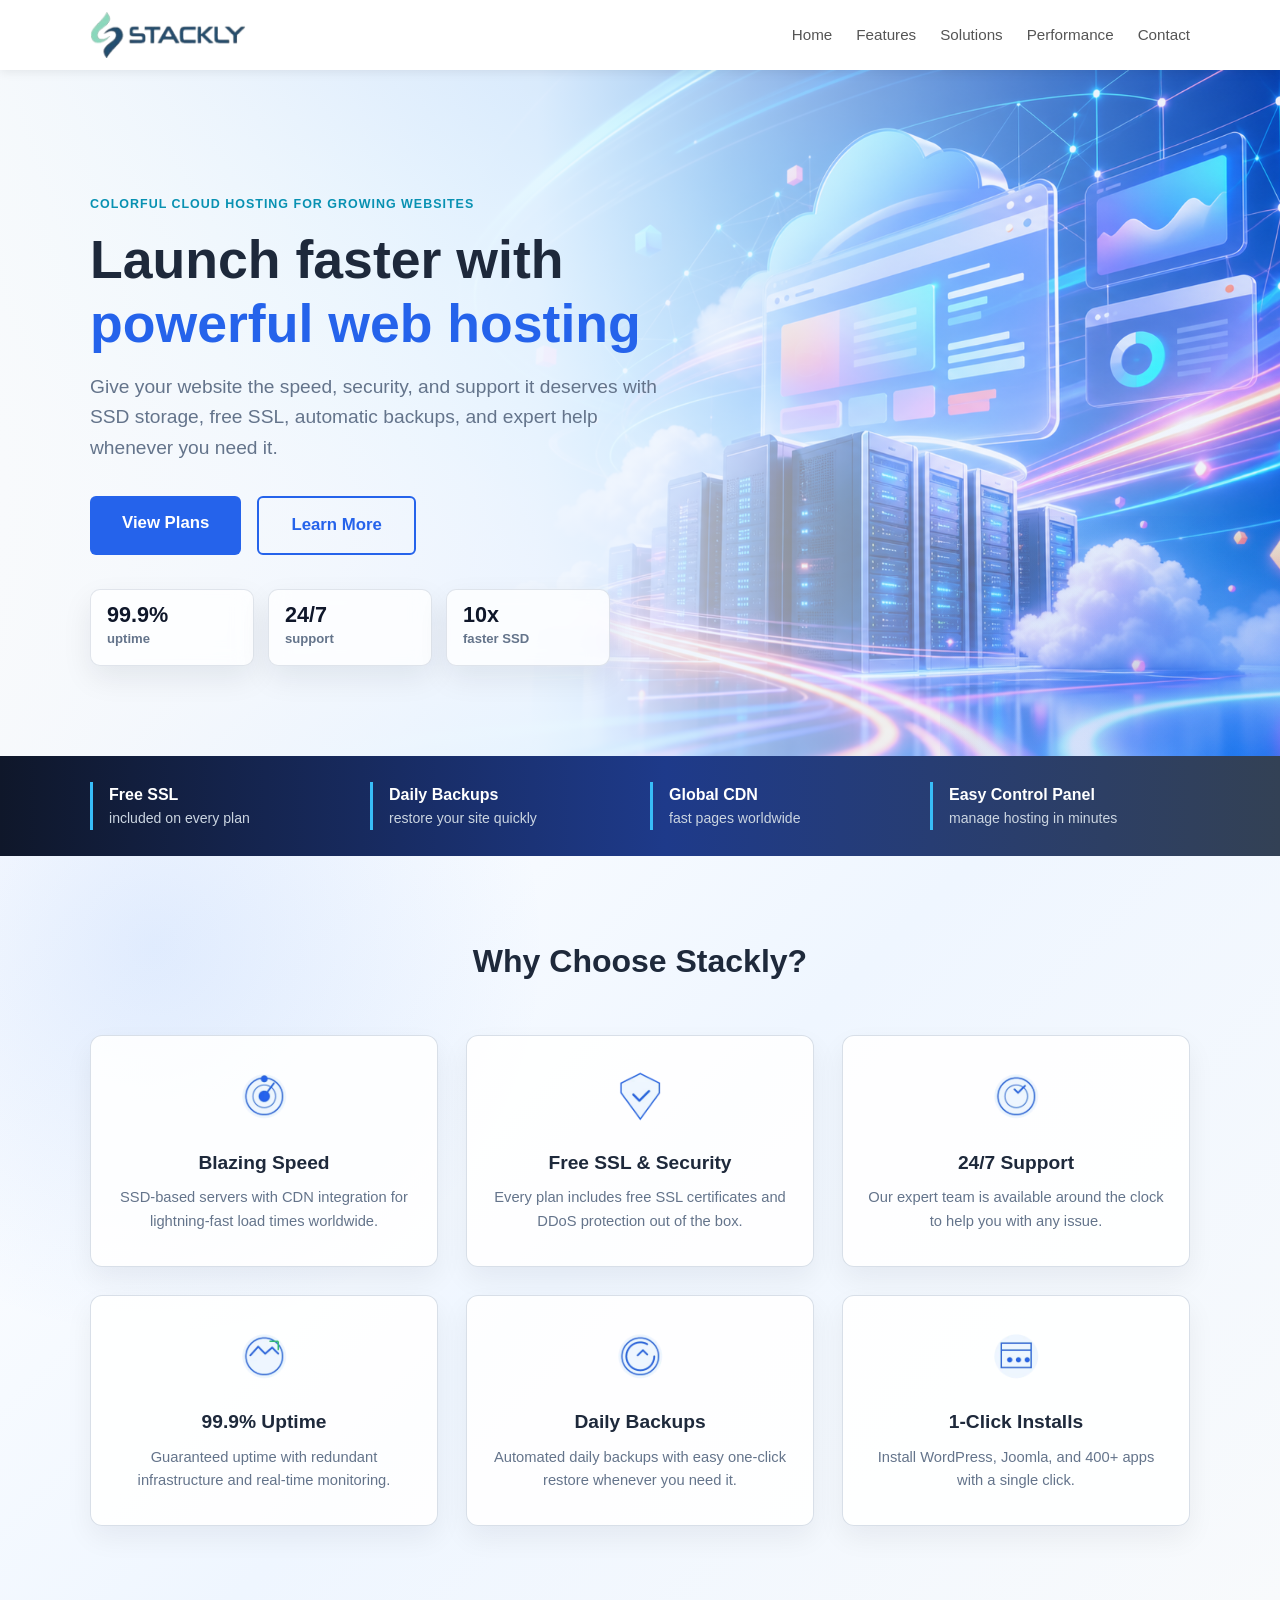
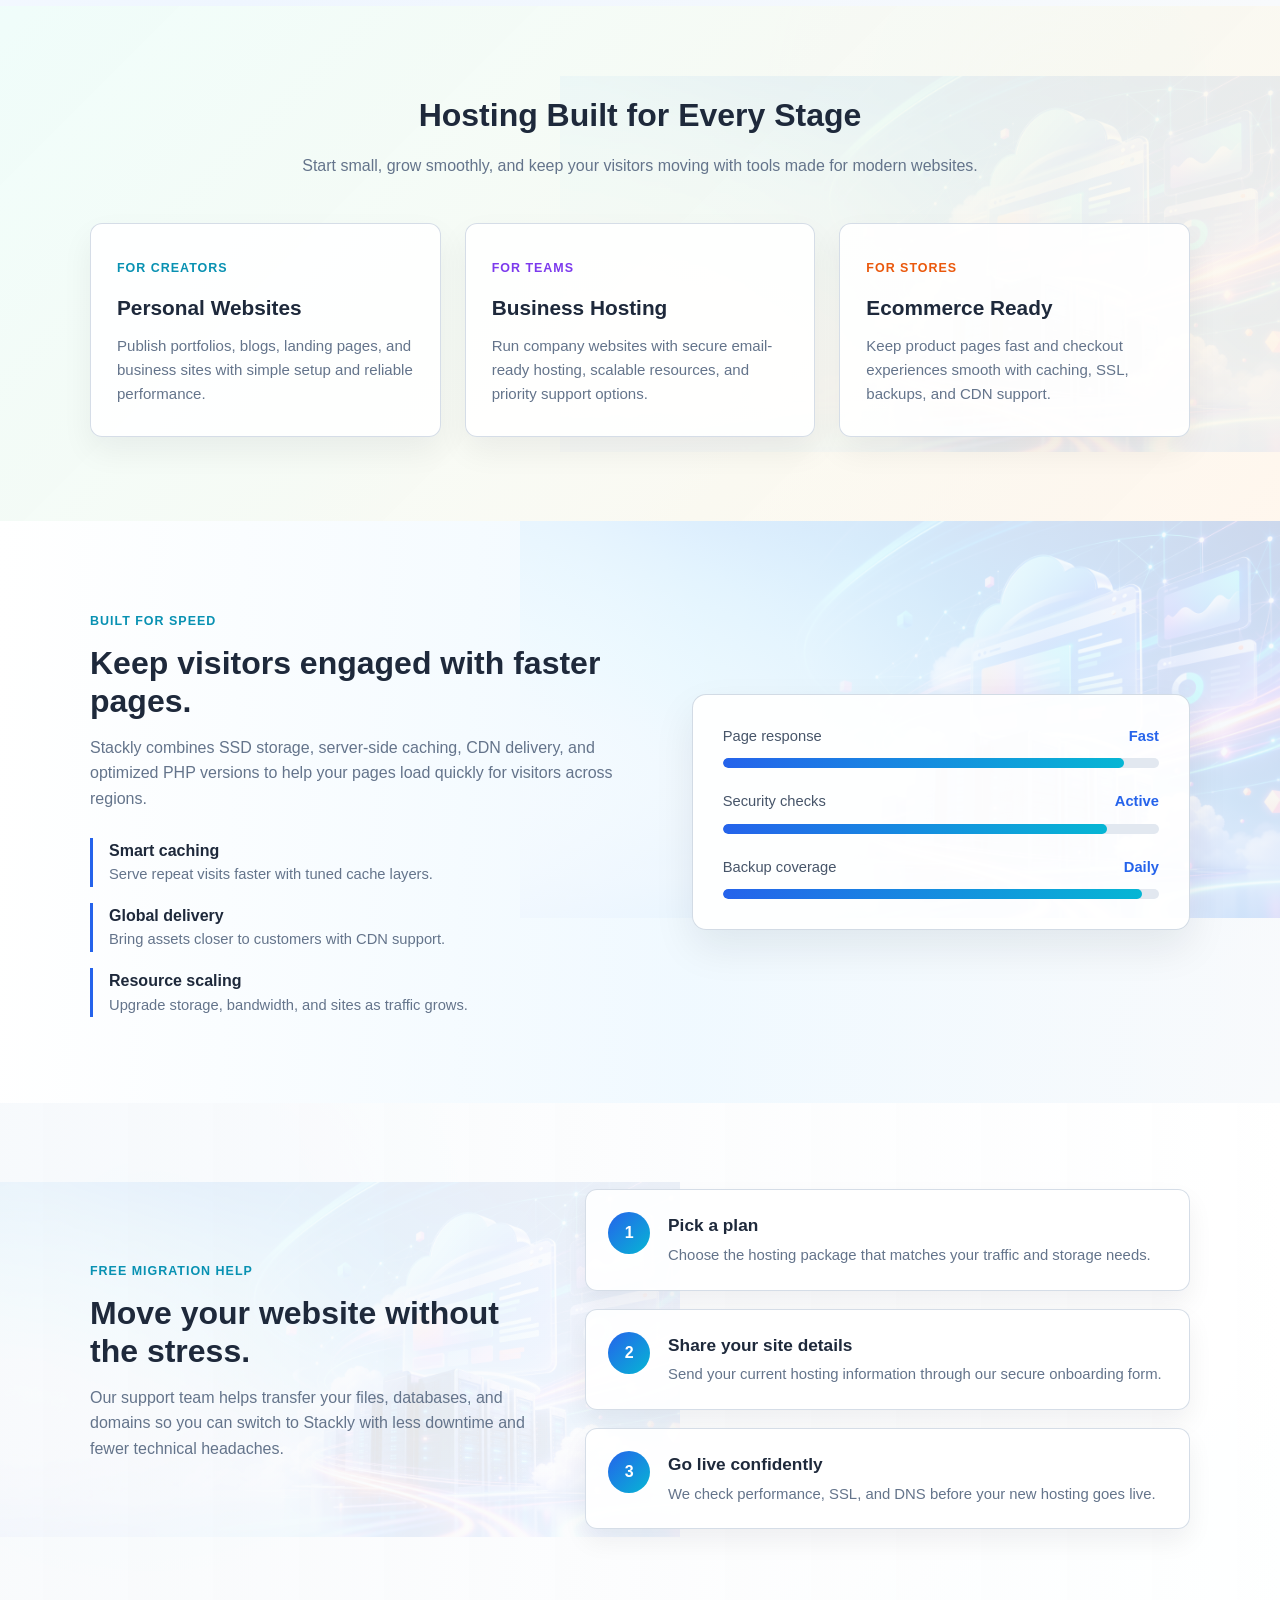
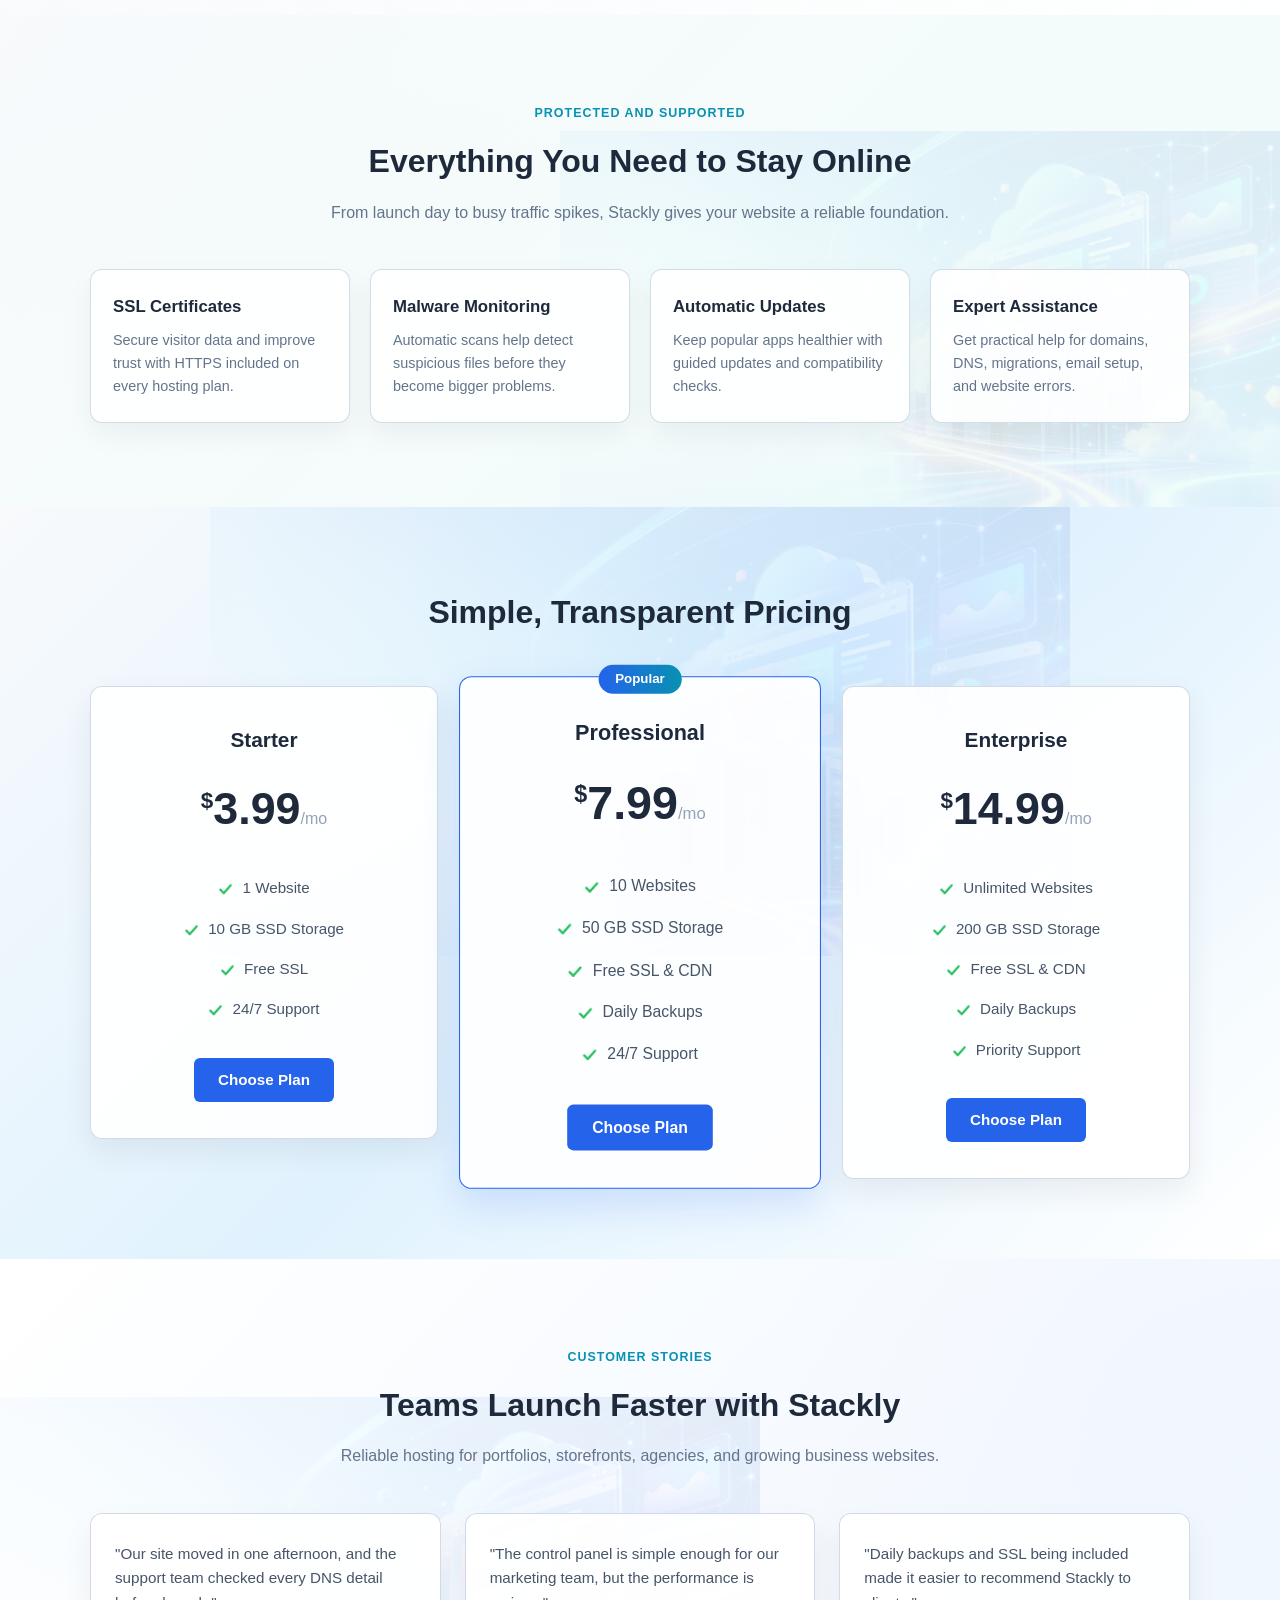
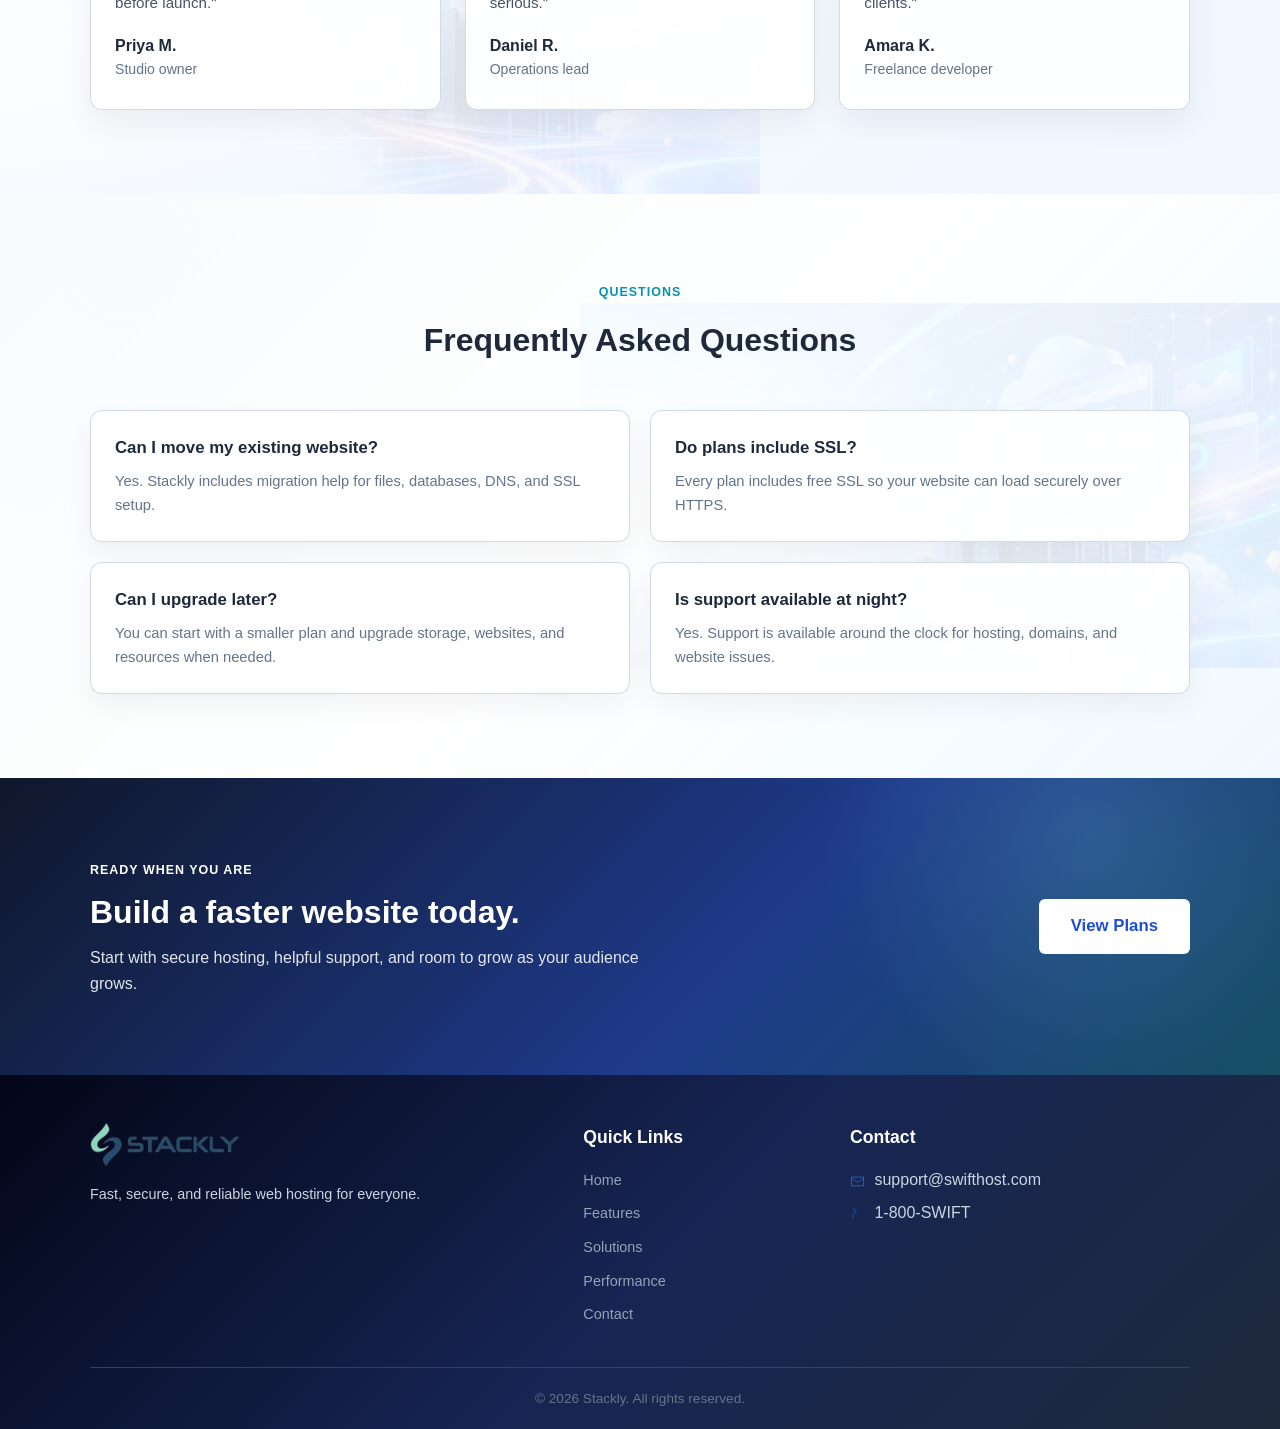
==== index.html @ f86e0e16 "first commit" ====
<!DOCTYPE html>
<html lang="en">
<head>
    <meta charset="UTF-8">
    <meta name="viewport" content="width=device-width, initial-scale=1.0">
    <title>Stackly - Web Hosting</title>
    <link rel="stylesheet" href="style.css">
</head>
<body>
    <nav class="navbar">
        <div class="container nav-container">
            <a href="index.html" class="logo"><img src="images/Stackly_logo.webp" alt="Stackly" class="logo-img"></a>
            <ul class="nav-links" id="navLinks">
                <li><a href="index.html">Home</a></li>
                <li><a href="features.html">Features</a></li>
                <li><a href="solutions.html">Solutions</a></li>
                <li><a href="performance.html">Performance</a></li>
                <li><a href="contact.html">Contact</a></li>
            </ul>
            <button class="hamburger" id="hamburger" aria-label="Menu">
                <svg class="hamburger-icon" viewBox="0 0 24 24" width="24" height="24" fill="none" stroke="currentColor" stroke-width="2.5" stroke-linecap="round">
                    <line x1="3" y1="6" x2="21" y2="6"/>
                    <line x1="3" y1="12" x2="21" y2="12"/>
                    <line x1="3" y1="18" x2="21" y2="18"/>
                </svg>
                <svg class="close-icon" viewBox="0 0 24 24" width="24" height="24" fill="none" stroke="currentColor" stroke-width="2.5" stroke-linecap="round">
                    <line x1="6" y1="6" x2="18" y2="18"/>
                    <line x1="18" y1="6" x2="6" y2="18"/>
                </svg>
            </button>
        </div>
    </nav>

    <section class="hero">
        <div class="container">
            <div class="hero-content">
                <span class="hero-kicker">Colorful cloud hosting for growing websites</span>
                <h1>Launch faster with <span class="highlight">powerful web hosting</span></h1>
                <p>Give your website the speed, security, and support it deserves with SSD storage, free SSL, automatic backups, and expert help whenever you need it.</p>
                <div class="hero-buttons">
                    <a href="#pricing" class="btn-primary btn-lg">View Plans</a>
                    <a href="features.html" class="btn-outline btn-lg">Learn More</a>
                </div>
                <div class="hero-stats" aria-label="Hosting highlights">
                    <div>
                        <strong>99.9%</strong>
                        <span>uptime</span>
                    </div>
                    <div>
                        <strong>24/7</strong>
                        <span>support</span>
                    </div>
                    <div>
                        <strong>10x</strong>
                        <span>faster SSD</span>
                    </div>
                </div>
            </div>
        </div>
    </section>

    <section class="trust-band">
        <div class="container trust-grid">
            <div>
                <strong>Free SSL</strong>
                <span>included on every plan</span>
            </div>
            <div>
                <strong>Daily Backups</strong>
                <span>restore your site quickly</span>
            </div>
            <div>
                <strong>Global CDN</strong>
                <span>fast pages worldwide</span>
            </div>
            <div>
                <strong>Easy Control Panel</strong>
                <span>manage hosting in minutes</span>
            </div>
        </div>
    </section>

    <section class="features" id="features">
        <div class="container">
            <h2 class="section-title">Why Choose Stackly?</h2>
            <div class="features-grid">
                <div class="feature-card">
                    <img src="images/speed.webp" alt="Speed" class="feature-icon">
                    <h3>Blazing Speed</h3>
                    <p>SSD-based servers with CDN integration for lightning-fast load times worldwide.</p>
                </div>
                <div class="feature-card">
                    <img src="images/shield.webp" alt="Security" class="feature-icon">
                    <h3>Free SSL & Security</h3>
                    <p>Every plan includes free SSL certificates and DDoS protection out of the box.</p>
                </div>
                <div class="feature-card">
                    <img src="images/support.webp" alt="Support" class="feature-icon">
                    <h3>24/7 Support</h3>
                    <p>Our expert team is available around the clock to help you with any issue.</p>
                </div>
                <div class="feature-card">
                    <img src="images/uptime.webp" alt="Uptime" class="feature-icon">
                    <h3>99.9% Uptime</h3>
                    <p>Guaranteed uptime with redundant infrastructure and real-time monitoring.</p>
                </div>
                <div class="feature-card">
                    <img src="images/backup.webp" alt="Backups" class="feature-icon">
                    <h3>Daily Backups</h3>
                    <p>Automated daily backups with easy one-click restore whenever you need it.</p>
                </div>
                <div class="feature-card">
                    <img src="images/install.webp" alt="Install" class="feature-icon">
                    <h3>1-Click Installs</h3>
                    <p>Install WordPress, Joomla, and 400+ apps with a single click.</p>
                </div>
            </div>
        </div>
    </section>

    <section class="solutions" id="solutions">
        <div class="container">
            <div class="section-heading">
                <h2 class="section-title">Hosting Built for Every Stage</h2>
                <p>Start small, grow smoothly, and keep your visitors moving with tools made for modern websites.</p>
            </div>
            <div class="solutions-grid">
                <div class="solution-panel">
                    <span class="solution-label">For creators</span>
                    <h3>Personal Websites</h3>
                    <p>Publish portfolios, blogs, landing pages, and business sites with simple setup and reliable performance.</p>
                </div>
                <div class="solution-panel">
                    <span class="solution-label">For teams</span>
                    <h3>Business Hosting</h3>
                    <p>Run company websites with secure email-ready hosting, scalable resources, and priority support options.</p>
                </div>
                <div class="solution-panel">
                    <span class="solution-label">For stores</span>
                    <h3>Ecommerce Ready</h3>
                    <p>Keep product pages fast and checkout experiences smooth with caching, SSL, backups, and CDN support.</p>
                </div>
            </div>
        </div>
    </section>

    <section class="performance" id="performance">
        <div class="container performance-grid">
            <div class="performance-copy">
                <span class="section-kicker">Built for speed</span>
                <h2>Keep visitors engaged with faster pages.</h2>
                <p>Stackly combines SSD storage, server-side caching, CDN delivery, and optimized PHP versions to help your pages load quickly for visitors across regions.</p>
                <div class="performance-list">
                    <div>
                        <strong>Smart caching</strong>
                        <span>Serve repeat visits faster with tuned cache layers.</span>
                    </div>
                    <div>
                        <strong>Global delivery</strong>
                        <span>Bring assets closer to customers with CDN support.</span>
                    </div>
                    <div>
                        <strong>Resource scaling</strong>
                        <span>Upgrade storage, bandwidth, and sites as traffic grows.</span>
                    </div>
                </div>
            </div>
            <div class="performance-card">
                <div class="meter-row">
                    <span>Page response</span>
                    <strong>Fast</strong>
                </div>
                <div class="meter"><span style="width: 92%"></span></div>
                <div class="meter-row">
                    <span>Security checks</span>
                    <strong>Active</strong>
                </div>
                <div class="meter"><span style="width: 88%"></span></div>
                <div class="meter-row">
                    <span>Backup coverage</span>
                    <strong>Daily</strong>
                </div>
                <div class="meter"><span style="width: 96%"></span></div>
            </div>
        </div>
    </section>

    <section class="migration">
        <div class="container migration-grid">
            <div class="migration-copy">
                <span class="section-kicker">Free migration help</span>
                <h2>Move your website without the stress.</h2>
                <p>Our support team helps transfer your files, databases, and domains so you can switch to Stackly with less downtime and fewer technical headaches.</p>
            </div>
            <div class="migration-steps">
                <div class="step">
                    <span>1</span>
                    <div>
                        <h3>Pick a plan</h3>
                        <p>Choose the hosting package that matches your traffic and storage needs.</p>
                    </div>
                </div>
                <div class="step">
                    <span>2</span>
                    <div>
                        <h3>Share your site details</h3>
                        <p>Send your current hosting information through our secure onboarding form.</p>
                    </div>
                </div>
                <div class="step">
                    <span>3</span>
                    <div>
                        <h3>Go live confidently</h3>
                        <p>We check performance, SSL, and DNS before your new hosting goes live.</p>
                    </div>
                </div>
            </div>
        </div>
    </section>

    <section class="security-support">
        <div class="container">
            <div class="section-heading">
                <span class="section-kicker">Protected and supported</span>
                <h2 class="section-title">Everything You Need to Stay Online</h2>
                <p>From launch day to busy traffic spikes, Stackly gives your website a reliable foundation.</p>
            </div>
            <div class="support-grid">
                <div class="support-item">
                    <h3>SSL Certificates</h3>
                    <p>Secure visitor data and improve trust with HTTPS included on every hosting plan.</p>
                </div>
                <div class="support-item">
                    <h3>Malware Monitoring</h3>
                    <p>Automatic scans help detect suspicious files before they become bigger problems.</p>
                </div>
                <div class="support-item">
                    <h3>Automatic Updates</h3>
                    <p>Keep popular apps healthier with guided updates and compatibility checks.</p>
                </div>
                <div class="support-item">
                    <h3>Expert Assistance</h3>
                    <p>Get practical help for domains, DNS, migrations, email setup, and website errors.</p>
                </div>
            </div>
        </div>
    </section>

    <section class="pricing" id="pricing">
        <div class="container">
            <h2 class="section-title">Simple, Transparent Pricing</h2>
            <div class="pricing-grid">
                <div class="pricing-card">
                    <h3>Starter</h3>
                    <div class="price"><span class="currency">$</span>3.99<span class="period">/mo</span></div>
                    <ul>
                        <li><img src="images/check.webp" alt="" class="check-icon"> 1 Website</li>
                        <li><img src="images/check.webp" alt="" class="check-icon"> 10 GB SSD Storage</li>
                        <li><img src="images/check.webp" alt="" class="check-icon"> Free SSL</li>
                        <li><img src="images/check.webp" alt="" class="check-icon"> 24/7 Support</li>
                    </ul>
                    <a href="#pricing" class="btn-primary">Choose Plan</a>
                </div>
                <div class="pricing-card featured">
                    <div class="badge">Popular</div>
                    <h3>Professional</h3>
                    <div class="price"><span class="currency">$</span>7.99<span class="period">/mo</span></div>
                    <ul>
                        <li><img src="images/check.webp" alt="" class="check-icon"> 10 Websites</li>
                        <li><img src="images/check.webp" alt="" class="check-icon"> 50 GB SSD Storage</li>
                        <li><img src="images/check.webp" alt="" class="check-icon"> Free SSL & CDN</li>
                        <li><img src="images/check.webp" alt="" class="check-icon"> Daily Backups</li>
                        <li><img src="images/check.webp" alt="" class="check-icon"> 24/7 Support</li>
                    </ul>
                    <a href="#pricing" class="btn-primary">Choose Plan</a>
                </div>
                <div class="pricing-card">
                    <h3>Enterprise</h3>
                    <div class="price"><span class="currency">$</span>14.99<span class="period">/mo</span></div>
                    <ul>
                        <li><img src="images/check.webp" alt="" class="check-icon"> Unlimited Websites</li>
                        <li><img src="images/check.webp" alt="" class="check-icon"> 200 GB SSD Storage</li>
                        <li><img src="images/check.webp" alt="" class="check-icon"> Free SSL & CDN</li>
                        <li><img src="images/check.webp" alt="" class="check-icon"> Daily Backups</li>
                        <li><img src="images/check.webp" alt="" class="check-icon"> Priority Support</li>
                    </ul>
                    <a href="#pricing" class="btn-primary">Choose Plan</a>
                </div>
            </div>
        </div>
    </section>

    <section class="testimonials">
        <div class="container">
            <div class="section-heading">
                <span class="section-kicker">Customer stories</span>
                <h2 class="section-title">Teams Launch Faster with Stackly</h2>
                <p>Reliable hosting for portfolios, storefronts, agencies, and growing business websites.</p>
            </div>
            <div class="testimonial-grid">
                <div class="testimonial-card">
                    <p>"Our site moved in one afternoon, and the support team checked every DNS detail before launch."</p>
                    <strong>Priya M.</strong>
                    <span>Studio owner</span>
                </div>
                <div class="testimonial-card">
                    <p>"The control panel is simple enough for our marketing team, but the performance is serious."</p>
                    <strong>Daniel R.</strong>
                    <span>Operations lead</span>
                </div>
                <div class="testimonial-card">
                    <p>"Daily backups and SSL being included made it easier to recommend Stackly to clients."</p>
                    <strong>Amara K.</strong>
                    <span>Freelance developer</span>
                </div>
            </div>
        </div>
    </section>

    <section class="faq" id="faq">
        <div class="container">
            <div class="section-heading">
                <span class="section-kicker">Questions</span>
                <h2 class="section-title">Frequently Asked Questions</h2>
            </div>
            <div class="faq-grid">
                <div class="faq-item">
                    <h3>Can I move my existing website?</h3>
                    <p>Yes. Stackly includes migration help for files, databases, DNS, and SSL setup.</p>
                </div>
                <div class="faq-item">
                    <h3>Do plans include SSL?</h3>
                    <p>Every plan includes free SSL so your website can load securely over HTTPS.</p>
                </div>
                <div class="faq-item">
                    <h3>Can I upgrade later?</h3>
                    <p>You can start with a smaller plan and upgrade storage, websites, and resources when needed.</p>
                </div>
                <div class="faq-item">
                    <h3>Is support available at night?</h3>
                    <p>Yes. Support is available around the clock for hosting, domains, and website issues.</p>
                </div>
            </div>
        </div>
    </section>

    <section class="cta-section">
        <div class="container cta-inner">
            <div>
                <span class="section-kicker">Ready when you are</span>
                <h2>Build a faster website today.</h2>
                <p>Start with secure hosting, helpful support, and room to grow as your audience grows.</p>
            </div>
            <a href="#pricing" class="btn-primary btn-lg">View Plans</a>
        </div>
    </section>

    <footer class="footer">
        <div class="container">
            <div class="footer-grid">
                <div class="footer-col">
                    <h4><img src="images/Stackly_logo.webp" alt="Stackly" class="footer-logo"></h4>
                    <p>Fast, secure, and reliable web hosting for everyone.</p>
                </div>
                <div class="footer-col">
                    <h4>Quick Links</h4>
                    <ul>
                        <li><a href="index.html">Home</a></li>
                        <li><a href="features.html">Features</a></li>
                        <li><a href="solutions.html">Solutions</a></li>
                        <li><a href="performance.html">Performance</a></li>
                        <li><a href="contact.html">Contact</a></li>
                    </ul>
                </div>
                <div class="footer-col">
                    <h4>Contact</h4>
                    <ul>
                        <li><img src="images/envelope.webp" alt="" class="contact-icon"> support@swifthost.com</li>
                        <li><img src="images/phone.webp" alt="" class="contact-icon"> 1-800-SWIFT</li>
                    </ul>
                </div>
            </div>
            <div class="footer-bottom">
                <p>&copy; 2026 Stackly. All rights reserved.</p>
            </div>
        </div>
    </footer>

    <script src="script.js"></script>
</body>
</html>
---- style.css ----
* {
    margin: 0;
    padding: 0;
    box-sizing: border-box;
}

body {
    font-family: 'Segoe UI', Tahoma, Geneva, Verdana, sans-serif;
    line-height: 1.6;
    color: #333;
    background: #f8fafc;
}

.container {
    max-width: 1140px;
    margin: 0 auto;
    padding: 0 20px;
}

/* Navbar */
.navbar {
    background: #fff;
    box-shadow: 0 2px 10px rgba(0,0,0,0.08);
    position: sticky;
    top: 0;
    z-index: 1000;
}

.nav-container {
    display: flex;
    justify-content: space-between;
    align-items: center;
    height: 70px;
}

.logo {
    font-size: 1.5rem;
    font-weight: 700;
    color: #2563eb;
    text-decoration: none;
    display: flex;
    align-items: center;
    gap: 8px;
}

.logo-img {
    width: 156px;
    height: auto;
    vertical-align: middle;
}

.nav-links {
    display: flex;
    align-items: center;
    gap: 24px;
    list-style: none;
}

.nav-links a {
    text-decoration: none;
    color: #555;
    font-weight: 500;
    font-size: 0.95rem;
    transition: color 0.2s;
}

.nav-links a:hover,
.nav-links a.active {
    color: #2563eb;
}

.hamburger {
    display: none;
    background: none;
    border: none;
    color: #333;
    cursor: pointer;
    padding: 4px;
    position: relative;
    width: 34px;
    height: 34px;
    align-items: center;
    justify-content: center;
}

.hamburger-icon,
.close-icon {
    display: block;
    transition: transform 0.2s;
}

.close-icon {
    display: none;
}

.hamburger.active .hamburger-icon {
    display: none;
}

.hamburger.active .close-icon {
    display: block;
    transform: rotate(90deg);
}

/* Buttons */
.btn-primary {
    display: inline-block;
    background: #2563eb;
    color: #fff;
    padding: 10px 24px;
    border-radius: 6px;
    text-decoration: none;
    font-weight: 600;
    font-size: 0.95rem;
    border: none;
    cursor: pointer;
    transition: background 0.2s, transform 0.1s;
}

.btn-primary:hover {
    background: #1d4ed8;
    transform: translateY(-1px);
}

.btn-outline {
    display: inline-block;
    background: transparent;
    color: #2563eb;
    padding: 10px 24px;
    border-radius: 6px;
    text-decoration: none;
    font-weight: 600;
    font-size: 0.95rem;
    border: 2px solid #2563eb;
    cursor: pointer;
    transition: background 0.2s, color 0.2s;
}

.btn-outline:hover {
    background: #2563eb;
    color: #fff;
}

.btn-lg {
    padding: 14px 32px;
    font-size: 1.05rem;
}

.btn-full {
    width: 100%;
    text-align: center;
}

/* Hero */
.hero {
    position: relative;
    overflow: hidden;
    min-height: 560px;
    display: flex;
    align-items: center;
    padding: 120px 0 90px;
    text-align: center;
    background:
        linear-gradient(90deg, rgba(248, 250, 252, 0.98) 0%, rgba(239, 246, 255, 0.9) 42%, rgba(37, 99, 235, 0.06) 100%),
        url("images/hero-colorful-hosting.png") center / cover no-repeat;
}

.hero::after {
    content: "";
    position: absolute;
    inset: auto -80px -180px auto;
    width: 420px;
    height: 420px;
    background: radial-gradient(circle, rgba(37, 99, 235, 0.18), rgba(37, 99, 235, 0));
    pointer-events: none;
}

.hero .container {
    position: relative;
    z-index: 1;
    width: 100%;
}

.hero-content {
    max-width: 680px;
    text-align: left;
}

.hero-kicker,
.section-kicker,
.solution-label {
    display: inline-block;
    color: #0891b2;
    font-size: 0.78rem;
    font-weight: 800;
    letter-spacing: 0.08em;
    margin-bottom: 12px;
    text-transform: uppercase;
}

.hero h1 {
    font-size: 3.35rem;
    font-weight: 800;
    color: #1e293b;
    margin-bottom: 16px;
    line-height: 1.2;
}

.highlight {
    color: #2563eb;
}

.hero p {
    font-size: 1.2rem;
    color: #64748b;
    max-width: 590px;
    margin: 0 0 32px;
}

.hero-buttons {
    display: flex;
    gap: 16px;
    justify-content: flex-start;
    flex-wrap: wrap;
}

.hero-stats {
    display: grid;
    grid-template-columns: repeat(3, minmax(0, 1fr));
    gap: 14px;
    margin-top: 34px;
    max-width: 520px;
}

.hero-stats div {
    background: rgba(255, 255, 255, 0.76);
    border: 1px solid rgba(148, 163, 184, 0.28);
    border-radius: 10px;
    padding: 14px 16px;
    backdrop-filter: blur(10px);
    box-shadow: 0 12px 30px rgba(15, 23, 42, 0.08);
}

.hero-stats strong {
    display: block;
    color: #0f172a;
    font-size: 1.35rem;
    line-height: 1;
}

.hero-stats span {
    color: #64748b;
    font-size: 0.82rem;
    font-weight: 600;
}

.trust-band {
    background: linear-gradient(90deg, #0f172a 0%, #1e3a8a 52%, #334155 100%);
    color: #fff;
    padding: 26px 0;
}

.trust-grid {
    display: grid;
    grid-template-columns: repeat(4, 1fr);
    gap: 20px;
}

.trust-grid div {
    border-left: 3px solid #38bdf8;
    padding-left: 16px;
}

.trust-grid strong,
.trust-grid span {
    display: block;
}

.trust-grid strong {
    font-size: 1rem;
}

.trust-grid span {
    color: #cbd5e1;
    font-size: 0.88rem;
}

/* Features */
.features {
    padding: 80px 0;
    background:
        radial-gradient(circle at 12% 12%, rgba(59, 130, 246, 0.14), transparent 30%),
        linear-gradient(135deg, #ffffff 0%, #eff6ff 48%, #f8fafc 100%);
}

.section-title {
    text-align: center;
    font-size: 2rem;
    font-weight: 700;
    color: #1e293b;
    margin-bottom: 48px;
}

.section-heading {
    max-width: 680px;
    margin: 0 auto 44px;
    text-align: center;
}

.section-heading .section-title {
    margin-bottom: 12px;
}

.section-heading p {
    color: #64748b;
    font-size: 1rem;
}

.features-grid {
    display: grid;
    grid-template-columns: repeat(3, 1fr);
    gap: 28px;
}

.feature-card {
    background: rgba(255, 255, 255, 0.88);
    padding: 32px 24px;
    border-radius: 12px;
    text-align: center;
    border: 1px solid rgba(203, 213, 225, 0.75);
    box-shadow: 0 12px 28px rgba(15, 23, 42, 0.06);
    transition: box-shadow 0.2s, transform 0.2s;
}

.feature-card:hover {
    box-shadow: 0 16px 34px rgba(37, 99, 235, 0.12);
    transform: translateY(-4px);
}

.feature-icon {
    width: 56px;
    height: 56px;
    margin-bottom: 16px;
}

.feature-card h3 {
    font-size: 1.2rem;
    margin-bottom: 8px;
    color: #1e293b;
}

.feature-card p {
    color: #64748b;
    font-size: 0.92rem;
}

.solutions {
    padding: 84px 0;
    background:
        linear-gradient(135deg, rgba(240, 253, 250, 0.94), rgba(255, 247, 237, 0.92)),
        url("images/hero-colorful-hosting.png") right center / 720px auto no-repeat,
        radial-gradient(circle at 82% 18%, rgba(14, 165, 233, 0.13), transparent 30%),
        linear-gradient(135deg, #f0fdfa 0%, #f8fafc 50%, #fff7ed 100%);
}

.solutions-grid {
    display: grid;
    grid-template-columns: repeat(3, 1fr);
    gap: 24px;
}

.solution-panel {
    background: rgba(255, 255, 255, 0.9);
    border: 1px solid rgba(203, 213, 225, 0.8);
    border-radius: 12px;
    padding: 30px 26px;
    box-shadow: 0 14px 32px rgba(15, 23, 42, 0.06);
}

.solution-panel:nth-child(2) .solution-label {
    color: #7c3aed;
}

.solution-panel:nth-child(3) .solution-label {
    color: #ea580c;
}

.solution-panel h3 {
    color: #1e293b;
    font-size: 1.3rem;
    margin-bottom: 10px;
}

.solution-panel p {
    color: #64748b;
    font-size: 0.94rem;
}

.performance {
    padding: 86px 0;
    background:
        linear-gradient(90deg, rgba(255, 255, 255, 0.96) 0%, rgba(240, 249, 255, 0.9) 54%, rgba(248, 250, 252, 0.82) 100%),
        url("images/hero-colorful-hosting.png") right top / 760px auto no-repeat,
        radial-gradient(circle at 86% 18%, rgba(37, 99, 235, 0.12), transparent 30%),
        linear-gradient(135deg, #ffffff 0%, #f0f9ff 50%, #f8fafc 100%);
}

.performance-grid {
    display: grid;
    grid-template-columns: 1fr 0.9fr;
    gap: 48px;
    align-items: center;
}

.performance-copy h2 {
    color: #1e293b;
    font-size: 2rem;
    line-height: 1.2;
    margin-bottom: 14px;
}

.performance-copy p {
    color: #64748b;
    font-size: 1rem;
    margin-bottom: 26px;
}

.performance-list {
    display: grid;
    gap: 16px;
}

.performance-list div {
    border-left: 3px solid #2563eb;
    padding-left: 16px;
}

.performance-list strong,
.performance-list span {
    display: block;
}

.performance-list strong {
    color: #1e293b;
    font-size: 1rem;
}

.performance-list span {
    color: #64748b;
    font-size: 0.92rem;
}

.performance-card {
    background: rgba(255, 255, 255, 0.92);
    border: 1px solid rgba(203, 213, 225, 0.86);
    border-radius: 14px;
    padding: 30px;
    box-shadow: 0 18px 42px rgba(15, 23, 42, 0.08);
}

.meter-row {
    display: flex;
    justify-content: space-between;
    gap: 16px;
    color: #475569;
    font-size: 0.92rem;
    margin-bottom: 10px;
}

.meter-row strong {
    color: #2563eb;
}

.meter {
    height: 10px;
    background: #e2e8f0;
    border-radius: 999px;
    margin-bottom: 22px;
    overflow: hidden;
}

.meter:last-child {
    margin-bottom: 0;
}

.meter span {
    display: block;
    height: 100%;
    border-radius: inherit;
    background: linear-gradient(90deg, #2563eb, #06b6d4);
}

.migration {
    padding: 86px 0;
    background:
        linear-gradient(90deg, rgba(248, 250, 252, 0.9), rgba(255, 255, 255, 0.96)),
        url("images/hero-colorful-hosting.png") left center / 680px auto no-repeat,
        radial-gradient(circle at 12% 30%, rgba(14, 165, 233, 0.12), transparent 30%),
        linear-gradient(135deg, #f8fafc 0%, #ffffff 48%, #eff6ff 100%);
}

.migration-grid {
    display: grid;
    grid-template-columns: 0.85fr 1.15fr;
    gap: 48px;
    align-items: center;
}

.migration-copy h2,
.cta-inner h2 {
    color: #1e293b;
    font-size: 2rem;
    line-height: 1.2;
    margin-bottom: 14px;
}

.migration-copy p,
.cta-inner p {
    color: #64748b;
    font-size: 1rem;
}

.migration-steps {
    display: grid;
    gap: 18px;
}

.step {
    display: flex;
    gap: 18px;
    padding: 22px;
    border: 1px solid rgba(203, 213, 225, 0.8);
    border-radius: 12px;
    background: rgba(255, 255, 255, 0.9);
    box-shadow: 0 12px 26px rgba(15, 23, 42, 0.06);
}

.step > span {
    flex: 0 0 42px;
    width: 42px;
    height: 42px;
    display: grid;
    place-items: center;
    border-radius: 50%;
    background: linear-gradient(135deg, #2563eb, #06b6d4);
    color: #fff;
    font-weight: 800;
}

.step h3 {
    color: #1e293b;
    font-size: 1.08rem;
    margin-bottom: 4px;
}

.step p {
    color: #64748b;
    font-size: 0.93rem;
}

.security-support {
    padding: 84px 0;
    background:
        linear-gradient(135deg, rgba(248, 250, 252, 0.96), rgba(240, 253, 250, 0.9)),
        url("images/hero-colorful-hosting.png") right bottom / 720px auto no-repeat,
        radial-gradient(circle at 18% 20%, rgba(8, 145, 178, 0.12), transparent 30%),
        linear-gradient(135deg, #f8fafc 0%, #ffffff 45%, #f0fdfa 100%);
}

.support-grid {
    display: grid;
    grid-template-columns: repeat(4, 1fr);
    gap: 20px;
}

.support-item {
    background: rgba(255, 255, 255, 0.9);
    border: 1px solid rgba(203, 213, 225, 0.82);
    border-radius: 12px;
    padding: 24px 22px;
    box-shadow: 0 12px 28px rgba(15, 23, 42, 0.05);
}

.support-item h3 {
    color: #1e293b;
    font-size: 1.05rem;
    margin-bottom: 8px;
}

.support-item p {
    color: #64748b;
    font-size: 0.9rem;
}

/* Pricing */
.pricing {
    padding: 80px 0;
    background:
        linear-gradient(135deg, rgba(248, 250, 252, 0.94), rgba(224, 242, 254, 0.9), rgba(255, 255, 255, 0.94)),
        url("images/hero-colorful-hosting.png") center top / 860px auto no-repeat,
        radial-gradient(circle at 90% 12%, rgba(37, 99, 235, 0.13), transparent 32%),
        linear-gradient(135deg, #f8fafc 0%, #e0f2fe 48%, #ffffff 100%);
}

.pricing-grid {
    display: grid;
    grid-template-columns: repeat(3, 1fr);
    gap: 28px;
    align-items: start;
}

.pricing-card {
    background: rgba(255, 255, 255, 0.92);
    border-radius: 12px;
    padding: 36px 28px;
    text-align: center;
    border: 1px solid rgba(203, 213, 225, 0.86);
    position: relative;
    transition: box-shadow 0.2s;
    box-shadow: 0 12px 30px rgba(15, 23, 42, 0.07);
}

.pricing-card:hover {
    box-shadow: 0 8px 24px rgba(0,0,0,0.06);
}

.pricing-card.featured {
    border-color: #2563eb;
    box-shadow: 0 16px 38px rgba(37, 99, 235, 0.16);
    transform: scale(1.04);
}

.badge {
    position: absolute;
    top: -12px;
    left: 50%;
    transform: translateX(-50%);
    background: linear-gradient(90deg, #2563eb, #0891b2);
    color: #fff;
    padding: 4px 16px;
    border-radius: 20px;
    font-size: 0.8rem;
    font-weight: 600;
}

.pricing-card h3 {
    font-size: 1.3rem;
    color: #1e293b;
    margin-bottom: 16px;
}

.price {
    font-size: 2.8rem;
    font-weight: 800;
    color: #1e293b;
    margin-bottom: 24px;
}

.currency {
    font-size: 1.4rem;
    vertical-align: super;
}

.period {
    font-size: 1rem;
    font-weight: 400;
    color: #94a3b8;
}

.pricing-card ul {
    list-style: none;
    margin-bottom: 28px;
}

.pricing-card ul li {
    padding: 8px 0;
    font-size: 0.95rem;
    color: #475569;
}

.testimonials {
    padding: 84px 0;
    background:
        linear-gradient(135deg, rgba(255, 255, 255, 0.96), rgba(239, 246, 255, 0.88)),
        url("images/hero-colorful-hosting.png") left bottom / 760px auto no-repeat,
        radial-gradient(circle at 90% 20%, rgba(37, 99, 235, 0.12), transparent 30%),
        linear-gradient(135deg, #ffffff 0%, #eff6ff 55%, #f8fafc 100%);
}

.testimonial-grid {
    display: grid;
    grid-template-columns: repeat(3, 1fr);
    gap: 24px;
}

.testimonial-card {
    background: rgba(255, 255, 255, 0.92);
    border: 1px solid rgba(203, 213, 225, 0.86);
    border-radius: 12px;
    padding: 28px 24px;
    box-shadow: 0 14px 32px rgba(15, 23, 42, 0.06);
}

.testimonial-card p {
    color: #475569;
    font-size: 0.95rem;
    margin-bottom: 18px;
}

.testimonial-card strong,
.testimonial-card span {
    display: block;
}

.testimonial-card strong {
    color: #1e293b;
}

.testimonial-card span {
    color: #64748b;
    font-size: 0.88rem;
}

.faq {
    padding: 84px 0;
    background:
        linear-gradient(135deg, rgba(248, 250, 252, 0.96), rgba(255, 255, 255, 0.94), rgba(240, 249, 255, 0.9)),
        url("images/hero-colorful-hosting.png") right center / 700px auto no-repeat,
        radial-gradient(circle at 10% 10%, rgba(14, 165, 233, 0.1), transparent 28%),
        linear-gradient(135deg, #f8fafc 0%, #ffffff 48%, #f0f9ff 100%);
}

.faq-grid {
    display: grid;
    grid-template-columns: repeat(2, 1fr);
    gap: 20px;
}

.faq-item {
    background: rgba(255, 255, 255, 0.92);
    border: 1px solid rgba(203, 213, 225, 0.86);
    border-radius: 12px;
    padding: 24px;
    box-shadow: 0 12px 28px rgba(15, 23, 42, 0.05);
}

.faq-item h3 {
    color: #1e293b;
    font-size: 1.05rem;
    margin-bottom: 8px;
}

.faq-item p {
    color: #64748b;
    font-size: 0.92rem;
}

.check-icon {
    width: 14px;
    height: 14px;
    vertical-align: middle;
    margin-right: 6px;
}

.contact-icon {
    width: 14px;
    height: 14px;
    vertical-align: middle;
    margin-right: 6px;
}

.page-hero {
    padding: 112px 0 94px;
    background:
        linear-gradient(90deg, rgba(248, 250, 252, 0.98) 0%, rgba(239, 246, 255, 0.9) 48%, rgba(37, 99, 235, 0.1) 100%),
        url("images/hero-colorful-hosting.png") center / cover no-repeat;
}

.feature-page-hero {
    background:
        linear-gradient(90deg, rgba(248, 250, 252, 0.98) 0%, rgba(239, 246, 255, 0.9) 48%, rgba(37, 99, 235, 0.08) 100%),
        url("images/features-page-image.png") center / cover no-repeat;
}

.solution-page-hero {
    background:
        linear-gradient(90deg, rgba(240, 253, 250, 0.98) 0%, rgba(255, 247, 237, 0.9) 52%, rgba(14, 165, 233, 0.1) 100%),
        url("images/solutions-page-image.png") center / cover no-repeat;
}

.performance-page-hero {
    background:
        linear-gradient(90deg, rgba(255, 255, 255, 0.98) 0%, rgba(240, 249, 255, 0.9) 48%, rgba(37, 99, 235, 0.12) 100%),
        url("images/performance-page-image.png") center / cover no-repeat;
}

.page-hero-content {
    max-width: 760px;
}

.page-hero h1 {
    color: #1e293b;
    font-size: 3rem;
    line-height: 1.15;
    margin-bottom: 16px;
}

.page-hero p {
    color: #64748b;
    font-size: 1.12rem;
    max-width: 650px;
}

.count-grid {
    display: grid;
    grid-template-columns: repeat(3, minmax(0, 1fr));
    gap: 16px;
    max-width: 620px;
    margin-top: 34px;
}

.count-grid div {
    background: rgba(255, 255, 255, 0.8);
    border: 1px solid rgba(203, 213, 225, 0.76);
    border-radius: 12px;
    padding: 18px 16px;
    box-shadow: 0 14px 32px rgba(15, 23, 42, 0.08);
    backdrop-filter: blur(10px);
}

.count-grid strong,
.count-grid span {
    display: block;
}

.count-grid strong {
    color: #0f172a;
    font-size: 1.8rem;
    line-height: 1;
}

.count-grid > div > span {
    color: #64748b;
    font-size: 0.86rem;
    font-weight: 700;
    margin-top: 6px;
}

.page-content {
    padding: 86px 0;
    background:
        linear-gradient(135deg, rgba(248, 250, 252, 0.96), rgba(255, 255, 255, 0.94), rgba(240, 249, 255, 0.9)),
        url("images/hero-colorful-hosting.png") right center / 760px auto no-repeat,
        linear-gradient(135deg, #f8fafc 0%, #ffffff 48%, #f0f9ff 100%);
}

.feature-content {
    background:
        linear-gradient(135deg, rgba(248, 250, 252, 0.96), rgba(255, 255, 255, 0.94), rgba(239, 246, 255, 0.9)),
        url("images/features-page-image.png") right center / 760px auto no-repeat,
        linear-gradient(135deg, #f8fafc 0%, #ffffff 48%, #eff6ff 100%);
}

.solution-content {
    background:
        linear-gradient(135deg, rgba(240, 253, 250, 0.96), rgba(255, 255, 255, 0.94), rgba(255, 247, 237, 0.9)),
        url("images/solutions-page-image.png") right center / 760px auto no-repeat,
        linear-gradient(135deg, #f0fdfa 0%, #ffffff 48%, #fff7ed 100%);
}

.performance-content {
    background:
        linear-gradient(135deg, rgba(248, 250, 252, 0.96), rgba(255, 255, 255, 0.94), rgba(240, 249, 255, 0.9)),
        url("images/performance-page-image.png") right center / 760px auto no-repeat,
        linear-gradient(135deg, #f8fafc 0%, #ffffff 48%, #eff6ff 100%);
}

.detail-grid {
    display: grid;
    grid-template-columns: repeat(3, 1fr);
    gap: 24px;
}

.detail-grid.three {
    align-items: stretch;
}

.detail-card {
    background: rgba(255, 255, 255, 0.92);
    border: 1px solid rgba(203, 213, 225, 0.86);
    border-radius: 14px;
    padding: 30px 26px;
    box-shadow: 0 16px 36px rgba(15, 23, 42, 0.07);
    transition: transform 0.2s, box-shadow 0.2s;
}

.detail-card:hover {
    transform: translateY(-4px);
    box-shadow: 0 20px 44px rgba(37, 99, 235, 0.12);
}

.detail-card h3 {
    color: #1e293b;
    font-size: 1.18rem;
    margin-bottom: 10px;
}

.detail-card p,
.detail-card li {
    color: #64748b;
    font-size: 0.94rem;
}

.detail-card ul {
    list-style: none;
    margin-top: 16px;
}

.detail-card li {
    border-top: 1px solid #e2e8f0;
    padding: 10px 0 0;
    margin-top: 10px;
}

.visual-section {
    padding: 86px 0;
    background:
        linear-gradient(135deg, rgba(255, 255, 255, 0.94), rgba(240, 249, 255, 0.9)),
        url("images/hero-colorful-hosting.png") left center / 760px auto no-repeat,
        linear-gradient(135deg, #ffffff 0%, #eff6ff 100%);
}

.visual-grid {
    display: grid;
    grid-template-columns: 0.95fr 1.05fr;
    gap: 42px;
    align-items: center;
}

.visual-grid.reverse {
    grid-template-columns: 1.05fr 0.95fr;
}

.visual-copy h2 {
    color: #1e293b;
    font-size: 2rem;
    line-height: 1.2;
    margin-bottom: 14px;
}

.visual-copy p {
    color: #64748b;
    margin-bottom: 24px;
}

.image-panel {
    border: 1px solid rgba(203, 213, 225, 0.82);
    border-radius: 16px;
    overflow: hidden;
    box-shadow: 0 20px 46px rgba(15, 23, 42, 0.12);
    background: #fff;
}

.image-panel img {
    display: block;
    width: 100%;
    height: 100%;
    min-height: 320px;
    object-fit: cover;
}

.page-content.alt {
    background:
        linear-gradient(135deg, rgba(248, 250, 252, 0.96), rgba(255, 255, 255, 0.94), rgba(240, 253, 250, 0.9)),
        url("images/hero-colorful-hosting.png") right bottom / 700px auto no-repeat,
        linear-gradient(135deg, #f8fafc 0%, #ffffff 100%);
}

.feature-tools {
    background:
        linear-gradient(135deg, rgba(248, 250, 252, 0.96), rgba(255, 255, 255, 0.94), rgba(239, 246, 255, 0.9)),
        url("images/features-page-image.png") right bottom / 700px auto no-repeat,
        linear-gradient(135deg, #f8fafc 0%, #ffffff 100%);
}

.solution-tools {
    background:
        linear-gradient(135deg, rgba(240, 253, 250, 0.96), rgba(255, 255, 255, 0.94), rgba(255, 247, 237, 0.9)),
        url("images/solutions-page-image.png") right bottom / 700px auto no-repeat,
        linear-gradient(135deg, #f8fafc 0%, #ffffff 100%);
}

.performance-tools {
    background:
        linear-gradient(135deg, rgba(248, 250, 252, 0.96), rgba(255, 255, 255, 0.94), rgba(240, 249, 255, 0.9)),
        url("images/performance-page-image.png") right bottom / 700px auto no-repeat,
        linear-gradient(135deg, #f8fafc 0%, #ffffff 100%);
}

.mini-grid {
    display: grid;
    grid-template-columns: repeat(4, 1fr);
    gap: 20px;
}

.mini-grid div {
    background: rgba(255, 255, 255, 0.92);
    border: 1px solid rgba(203, 213, 225, 0.86);
    border-radius: 14px;
    padding: 24px 20px;
    box-shadow: 0 14px 32px rgba(15, 23, 42, 0.06);
}

.mini-grid img {
    width: 44px;
    height: 44px;
    margin-bottom: 14px;
}

.mini-grid h3 {
    color: #1e293b;
    font-size: 1.06rem;
    margin-bottom: 8px;
}

.mini-grid p {
    color: #64748b;
    font-size: 0.9rem;
}

.feature-visual {
    background:
        linear-gradient(135deg, rgba(255, 255, 255, 0.94), rgba(239, 246, 255, 0.9)),
        url("images/features-page-image.png") right center / 760px auto no-repeat,
        linear-gradient(135deg, #ffffff 0%, #eff6ff 100%);
}

.solution-visual {
    background:
        linear-gradient(135deg, rgba(255, 255, 255, 0.94), rgba(240, 253, 250, 0.9)),
        url("images/solutions-page-image.png") right center / 760px auto no-repeat,
        linear-gradient(135deg, #ffffff 0%, #f0fdfa 100%);
}

.performance-visual {
    background:
        linear-gradient(135deg, rgba(255, 255, 255, 0.94), rgba(240, 249, 255, 0.9)),
        url("images/performance-page-image.png") left center / 760px auto no-repeat,
        linear-gradient(135deg, #ffffff 0%, #eff6ff 100%);
}

.feature-image-stack {
    position: relative;
    min-height: 380px;
}

.feature-image-stack > img {
    display: block;
    width: 100%;
    height: 360px;
    object-fit: cover;
    border-radius: 16px;
    border: 1px solid rgba(203, 213, 225, 0.82);
    box-shadow: 0 22px 48px rgba(15, 23, 42, 0.14);
}

.stack-card {
    position: absolute;
    display: flex;
    align-items: center;
    gap: 10px;
    background: rgba(255, 255, 255, 0.92);
    border: 1px solid rgba(203, 213, 225, 0.86);
    border-radius: 12px;
    padding: 12px 14px;
    color: #1e293b;
    font-weight: 700;
    box-shadow: 0 14px 30px rgba(15, 23, 42, 0.12);
    animation: floatCard 4s ease-in-out infinite;
}

.stack-card img {
    width: 30px;
    height: 30px;
}

.stack-card:nth-child(2) {
    left: -18px;
    bottom: 54px;
}

.stack-card:nth-child(3) {
    right: -12px;
    top: 42px;
    animation-delay: 0.7s;
}

.animate-on-scroll {
    opacity: 0;
    transform: translateY(24px);
    transition: opacity 0.6s ease, transform 0.6s ease;
}

.animate-on-scroll.in-view {
    opacity: 1;
    transform: translateY(0);
}

@keyframes floatCard {
    0%, 100% {
        transform: translateY(0);
    }
    50% {
        transform: translateY(-10px);
    }
}

.cta-section {
    padding: 78px 0;
    background:
        radial-gradient(circle at 85% 20%, rgba(125, 211, 252, 0.18), transparent 24%),
        linear-gradient(135deg, #0f172a 0%, #1e3a8a 58%, #164e63 100%);
    color: #fff;
}

.cta-inner {
    display: flex;
    align-items: center;
    justify-content: space-between;
    gap: 32px;
}

.cta-inner h2,
.cta-inner p,
.cta-inner .section-kicker {
    color: #fff;
}

.cta-inner p {
    max-width: 560px;
    opacity: 0.88;
}

.cta-inner .btn-primary {
    background: #fff;
    color: #1d4ed8;
    white-space: nowrap;
}

.cta-inner .btn-primary:hover {
    background: #eff6ff;
}

.contact-hero {
    padding: 110px 0 90px;
    background:
        linear-gradient(90deg, rgba(248, 250, 252, 0.98) 0%, rgba(239, 246, 255, 0.9) 48%, rgba(37, 99, 235, 0.08) 100%),
        url("images/hero-colorful-hosting.png") center / cover no-repeat;
}

.contact-hero-content {
    max-width: 700px;
}

.contact-hero h1 {
    color: #1e293b;
    font-size: 3rem;
    line-height: 1.15;
    margin-bottom: 16px;
}

.contact-hero p {
    color: #64748b;
    font-size: 1.12rem;
    max-width: 620px;
}

.contact-section {
    padding: 86px 0;
    background:
        linear-gradient(135deg, rgba(248, 250, 252, 0.96), rgba(255, 255, 255, 0.94), rgba(240, 249, 255, 0.9)),
        url("images/hero-colorful-hosting.png") right center / 720px auto no-repeat,
        linear-gradient(135deg, #f8fafc 0%, #ffffff 48%, #f0f9ff 100%);
}

.contact-grid {
    display: grid;
    grid-template-columns: 0.9fr 1.1fr;
    gap: 36px;
    align-items: start;
}

.contact-details {
    display: grid;
    gap: 20px;
}

.contact-info-card,
.contact-form {
    background: rgba(255, 255, 255, 0.92);
    border: 1px solid rgba(203, 213, 225, 0.86);
    border-radius: 14px;
    box-shadow: 0 16px 36px rgba(15, 23, 42, 0.07);
}

.contact-info-card {
    padding: 30px;
}

.contact-info-card h2,
.contact-info-card h3 {
    color: #1e293b;
    margin-bottom: 10px;
}

.contact-info-card p {
    color: #64748b;
    margin-bottom: 18px;
}

.contact-info-card ul {
    list-style: none;
}

.contact-info-card li {
    color: #475569;
    margin-bottom: 10px;
}

.contact-form {
    padding: 32px;
}

.form-group textarea {
    width: 100%;
    padding: 12px 14px;
    border: 1px solid #cbd5e1;
    border-radius: 8px;
    font-family: inherit;
    font-size: 0.95rem;
    outline: none;
    resize: vertical;
    transition: border-color 0.2s;
}

.form-group textarea:focus {
    border-color: #2563eb;
}

.map-panel {
    grid-column: 1 / -1;
    display: grid;
    grid-template-columns: minmax(0, 1.25fr) minmax(280px, 0.75fr);
    gap: 24px;
    align-items: stretch;
    background: rgba(255, 255, 255, 0.92);
    border: 1px solid rgba(203, 213, 225, 0.86);
    border-radius: 16px;
    padding: 20px;
    box-shadow: 0 16px 36px rgba(15, 23, 42, 0.08);
}

.map-visual {
    position: relative;
    min-height: 300px;
    overflow: hidden;
    border-radius: 12px;
    background: #dbeafe;
}

.map-visual iframe {
    display: block;
    width: 100%;
    height: 100%;
    min-height: 300px;
    border: 0;
}

.map-details {
    display: flex;
    flex-direction: column;
    justify-content: space-between;
    gap: 22px;
    padding: 10px 4px;
}

.map-details h3 {
    color: #1e293b;
    font-size: 1.35rem;
    margin-bottom: 8px;
}

.map-details p {
    color: #64748b;
}

.map-details .btn-outline {
    align-self: flex-start;
}

/* Auth Forms */
.auth-section {
    min-height: calc(100vh - 140px);
    display: flex;
    align-items: center;
    justify-content: center;
    padding: 60px 20px;
    background: linear-gradient(135deg, #eff6ff 0%, #dbeafe 100%);
}

.auth-card {
    background: #fff;
    border-radius: 16px;
    padding: 48px 40px;
    width: 100%;
    max-width: 440px;
    box-shadow: 0 8px 30px rgba(0,0,0,0.06);
    border: 1px solid #e2e8f0;
}

.auth-header {
    text-align: center;
    margin-bottom: 32px;
}

.auth-icon {
    width: 64px;
    height: 64px;
    margin-bottom: 12px;
}

.auth-header h2 {
    font-size: 1.6rem;
    color: #1e293b;
    margin-bottom: 4px;
}

.auth-header p {
    color: #94a3b8;
    font-size: 0.95rem;
}

.form-group {
    margin-bottom: 20px;
}

.form-group label {
    display: block;
    font-size: 0.85rem;
    font-weight: 600;
    color: #475569;
    margin-bottom: 6px;
}

.form-group input {
    width: 100%;
    padding: 12px 14px;
    border: 1px solid #cbd5e1;
    border-radius: 8px;
    font-size: 0.95rem;
    outline: none;
    transition: border-color 0.2s;
}

.form-group input:focus {
    border-color: #2563eb;
}

.form-row {
    display: grid;
    grid-template-columns: 1fr 1fr;
    gap: 16px;
}

.form-options {
    display: flex;
    justify-content: space-between;
    align-items: center;
    font-size: 0.85rem;
    margin-bottom: 24px;
    color: #475569;
}

.form-options a {
    color: #2563eb;
    text-decoration: none;
}

.form-options input[type="checkbox"] {
    margin-right: 6px;
}

.auth-switch {
    text-align: center;
    margin-top: 24px;
    font-size: 0.9rem;
    color: #64748b;
}

.auth-switch a {
    color: #2563eb;
    text-decoration: none;
    font-weight: 600;
}

.forgot-link {
    font-size: 0.85rem;
}

/* Footer */
.footer {
    background: linear-gradient(135deg, #020617 0%, #172554 52%, #1e293b 100%);
    color: #cbd5e1;
    padding: 48px 0 0;
}

.footer-grid {
    display: grid;
    grid-template-columns: 2fr 1fr 1.5fr;
    gap: 40px;
    padding-bottom: 32px;
}

.footer-col h4 {
    font-size: 1.1rem;
    color: #fff;
    margin-bottom: 16px;
}

.footer-col p {
    font-size: 0.9rem;
    line-height: 1.7;
}

.footer-col ul {
    list-style: none;
}

.footer-col ul li {
    margin-bottom: 8px;
}

.footer-col ul li a {
    color: #94a3b8;
    text-decoration: none;
    font-size: 0.9rem;
    transition: color 0.2s;
}

.footer-col ul li a:hover {
    color: #fff;
}

.footer-logo {
    width: 150px;
    height: auto;
    vertical-align: middle;
}

.footer-bottom {
    border-top: 1px solid #334155;
    padding: 20px 0;
    text-align: center;
    font-size: 0.85rem;
    color: #64748b;
}

/* Responsive */
@media (max-width: 768px) {
    .nav-links {
        position: fixed;
        top: 70px;
        left: -100%;
        flex-direction: column;
        background: #fff;
        width: 100%;
        text-align: center;
        padding: 24px 0;
        box-shadow: 0 4px 12px rgba(0,0,0,0.08);
        transition: left 0.3s;
        gap: 16px;
    }

    .nav-links.open {
        left: 0;
    }

    .hamburger {
        display: flex;
    }

    .hero h1 {
        font-size: 2.2rem;
    }

    .hero {
        min-height: 500px;
        background:
            linear-gradient(180deg, rgba(248, 250, 252, 0.98) 0%, rgba(239, 246, 255, 0.92) 52%, rgba(37, 99, 235, 0.28) 100%),
            url("images/hero-colorful-hosting.png") center bottom / cover no-repeat;
    }

    .solutions,
    .performance,
    .migration,
    .security-support,
    .pricing,
    .testimonials,
    .faq {
        background-size: auto, 520px auto, auto, auto;
        background-position: center, center bottom, center, center;
    }

    .hero-content {
        max-width: 100%;
        padding-bottom: 180px;
        text-align: center;
    }

    .hero p {
        font-size: 1rem;
        margin: 0 auto 28px;
    }

    .hero-buttons {
        justify-content: center;
    }

    .hero-stats {
        margin: 28px auto 0;
    }

    .trust-grid,
    .solutions-grid,
    .migration-grid,
    .performance-grid,
    .support-grid,
    .testimonial-grid {
        grid-template-columns: 1fr 1fr;
    }

    .migration-copy,
    .performance-copy {
        grid-column: 1 / -1;
        text-align: center;
        max-width: 680px;
        margin: 0 auto;
    }

    .features-grid {
        grid-template-columns: 1fr 1fr;
    }

    .pricing-grid {
        grid-template-columns: 1fr;
        max-width: 400px;
        margin: 0 auto;
    }

    .pricing-card.featured {
        transform: none;
    }

    .footer-grid {
        grid-template-columns: 1fr 1fr;
        gap: 24px;
    }

    .cta-inner {
        align-items: flex-start;
        flex-direction: column;
    }

    .contact-grid {
        grid-template-columns: 1fr;
    }

    .map-panel {
        grid-template-columns: 1fr;
    }

    .detail-grid {
        grid-template-columns: 1fr 1fr;
    }

    .visual-grid,
    .visual-grid.reverse {
        grid-template-columns: 1fr;
    }

    .mini-grid {
        grid-template-columns: 1fr 1fr;
    }

    .page-hero h1 {
        font-size: 2.35rem;
    }

    .contact-hero h1 {
        font-size: 2.35rem;
    }

    .form-row {
        grid-template-columns: 1fr;
    }

    .auth-card {
        padding: 32px 24px;
    }
}

@media (max-width: 480px) {
    .hero {
        min-height: 560px;
        padding: 80px 0 60px;
        background-position: center bottom;
    }

    .hero h1 {
        font-size: 1.8rem;
    }

    .hero-stats,
    .count-grid,
    .trust-grid,
    .solutions-grid,
    .migration-grid,
    .performance-grid,
    .support-grid,
    .testimonial-grid,
    .faq-grid {
        grid-template-columns: 1fr;
    }

    .hero-stats div {
        padding: 12px 14px;
    }

    .features-grid {
        grid-template-columns: 1fr;
    }

    .detail-grid {
        grid-template-columns: 1fr;
    }

    .mini-grid {
        grid-template-columns: 1fr;
    }

    .image-panel img {
        min-height: 220px;
    }

    .feature-image-stack {
        min-height: 300px;
    }

    .feature-image-stack > img {
        height: 280px;
    }

    .stack-card {
        position: static;
        margin-top: 12px;
        animation: none;
    }

    .page-hero {
        padding: 84px 0 70px;
    }

    .page-hero h1 {
        font-size: 2rem;
    }

    .footer-grid {
        grid-template-columns: 1fr;
    }

    .contact-hero {
        padding: 84px 0 70px;
    }

    .contact-hero h1 {
        font-size: 2rem;
    }

    .contact-form,
    .contact-info-card,
    .map-panel {
        padding: 24px;
    }

    .map-visual {
        min-height: 240px;
    }

    .map-visual iframe {
        min-height: 240px;
    }
}
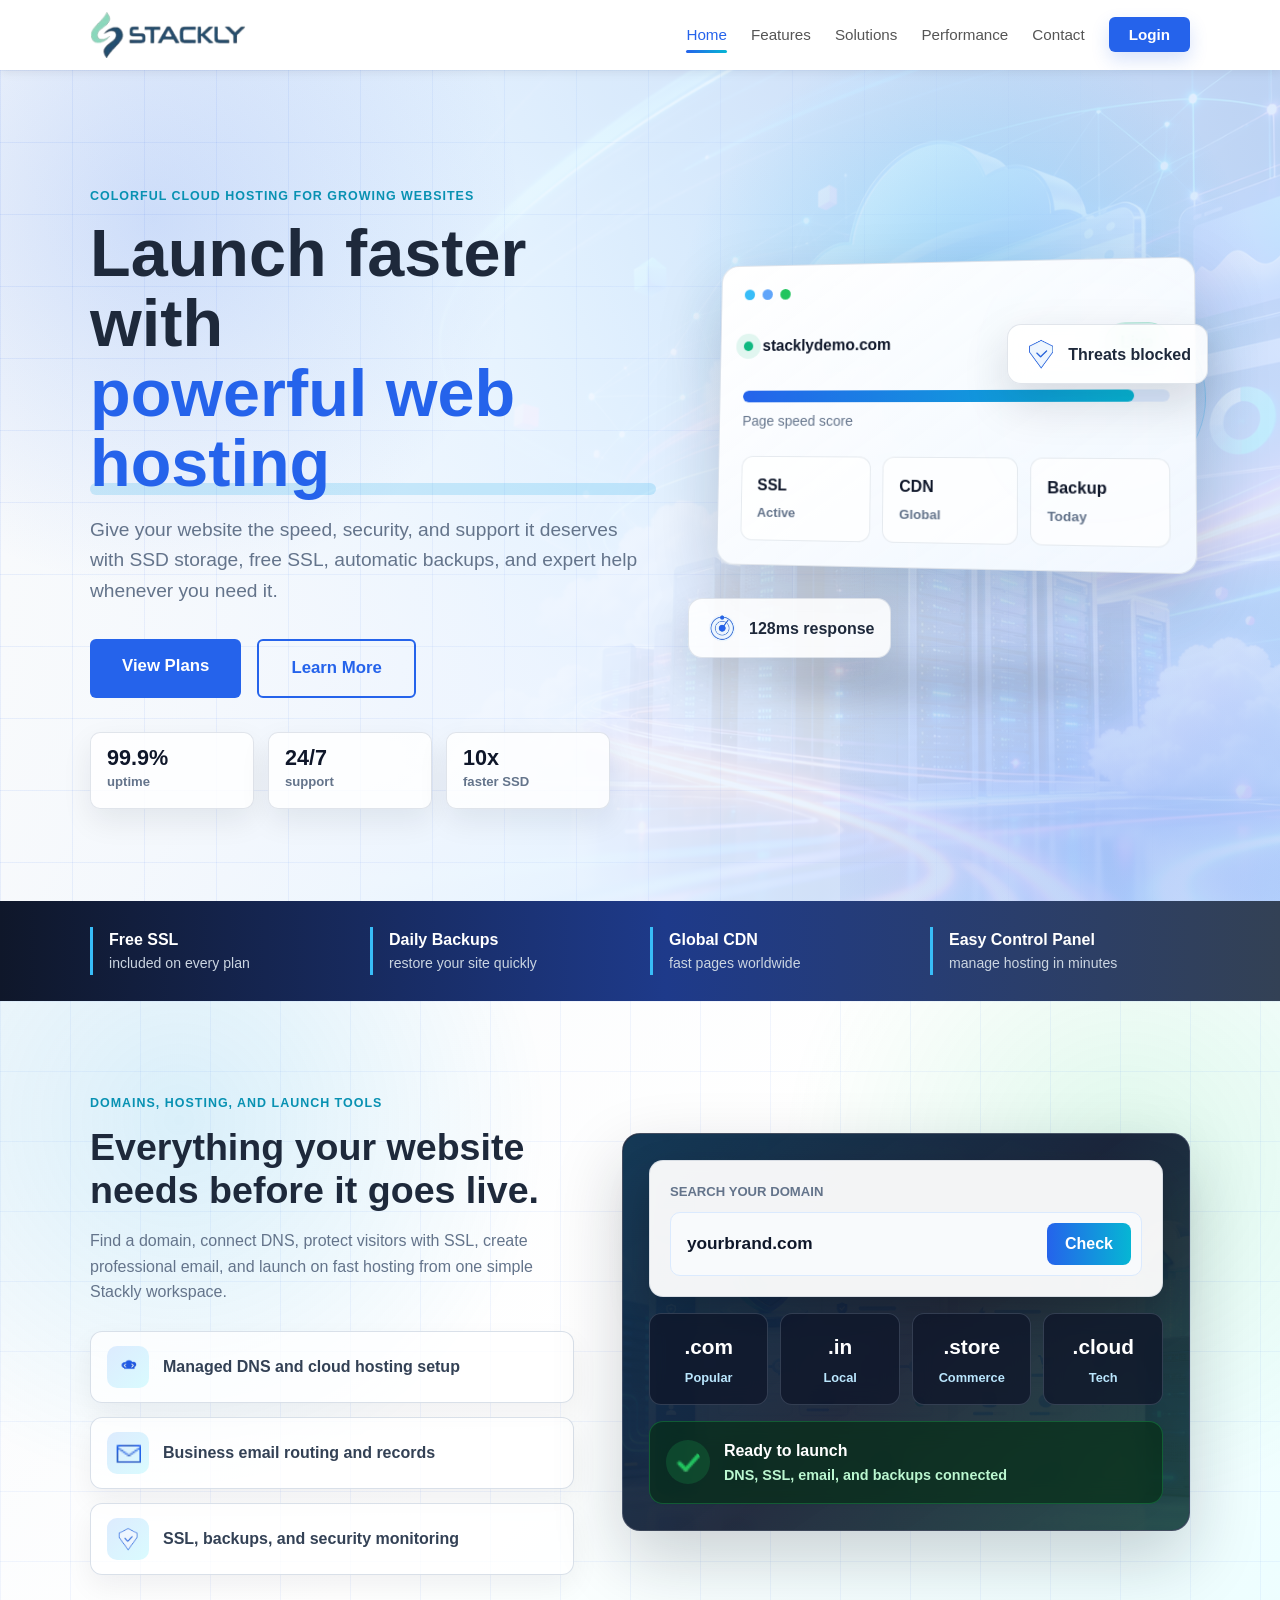
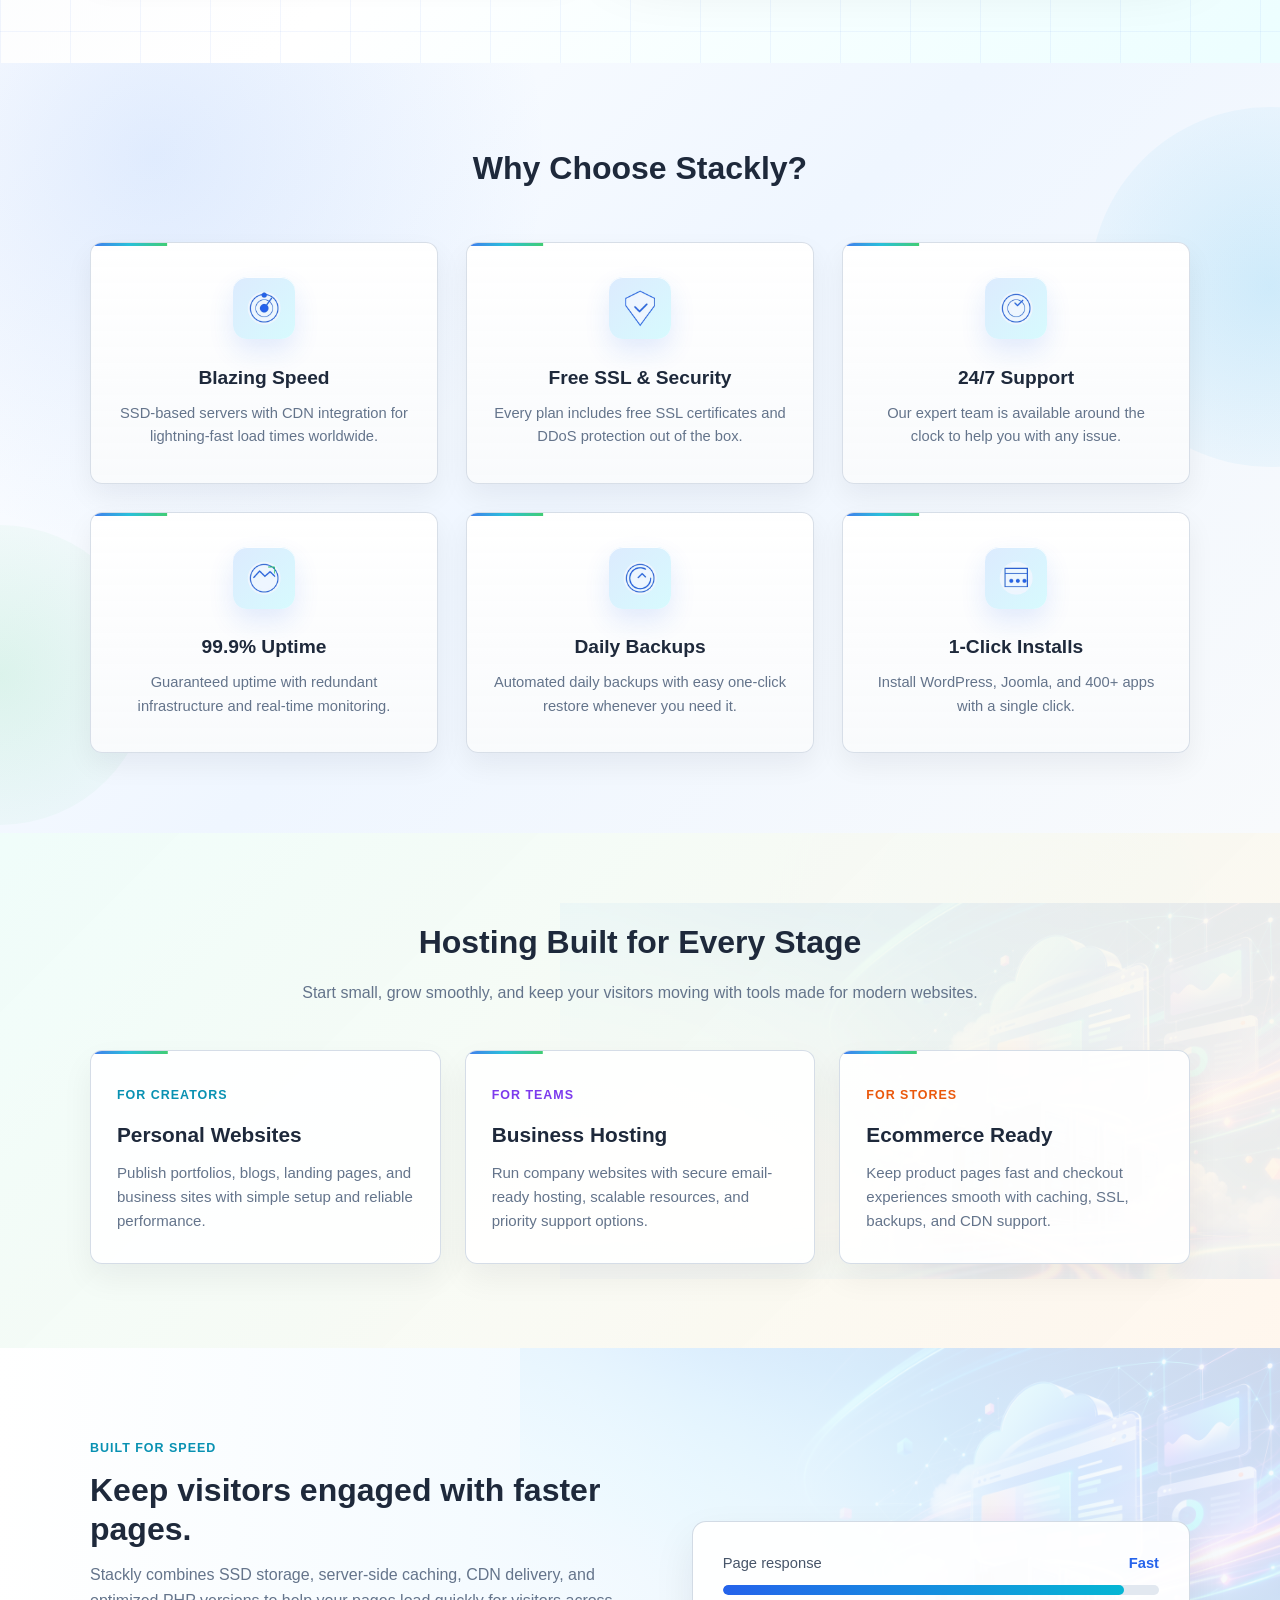
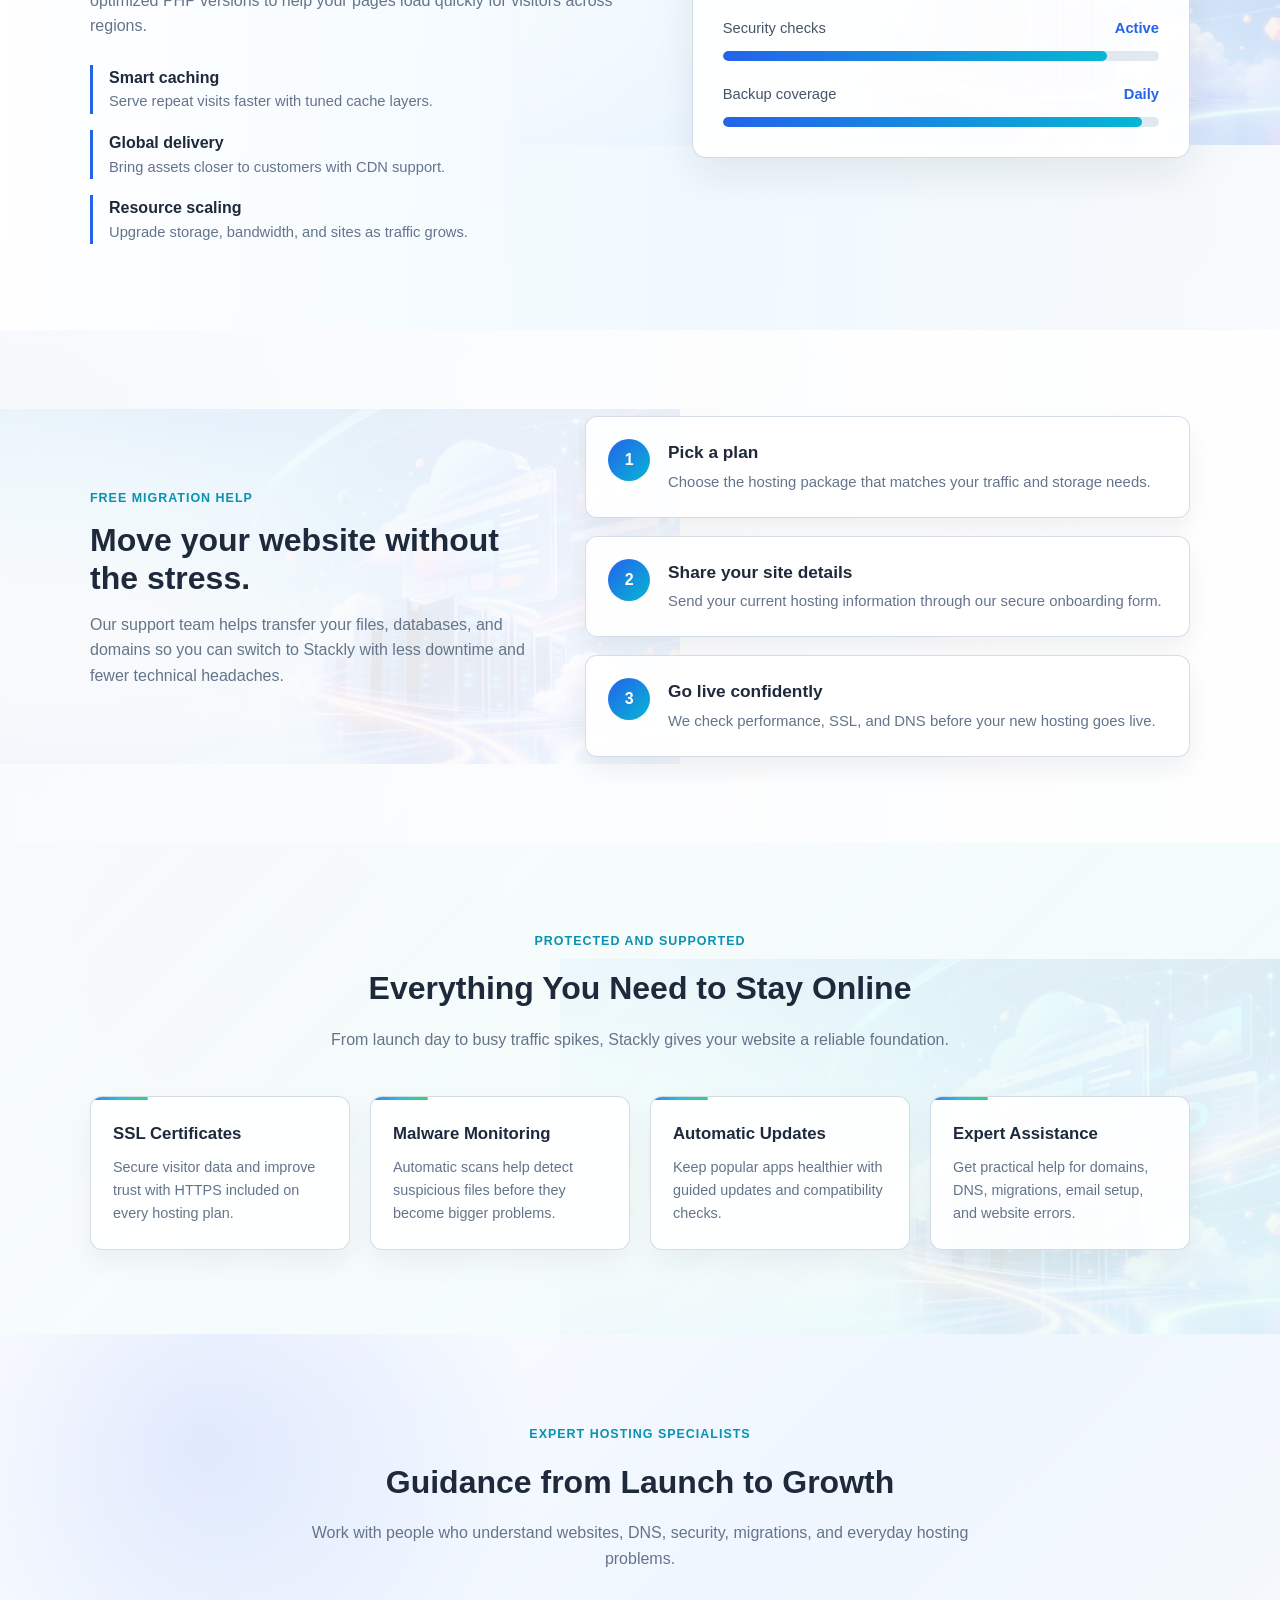
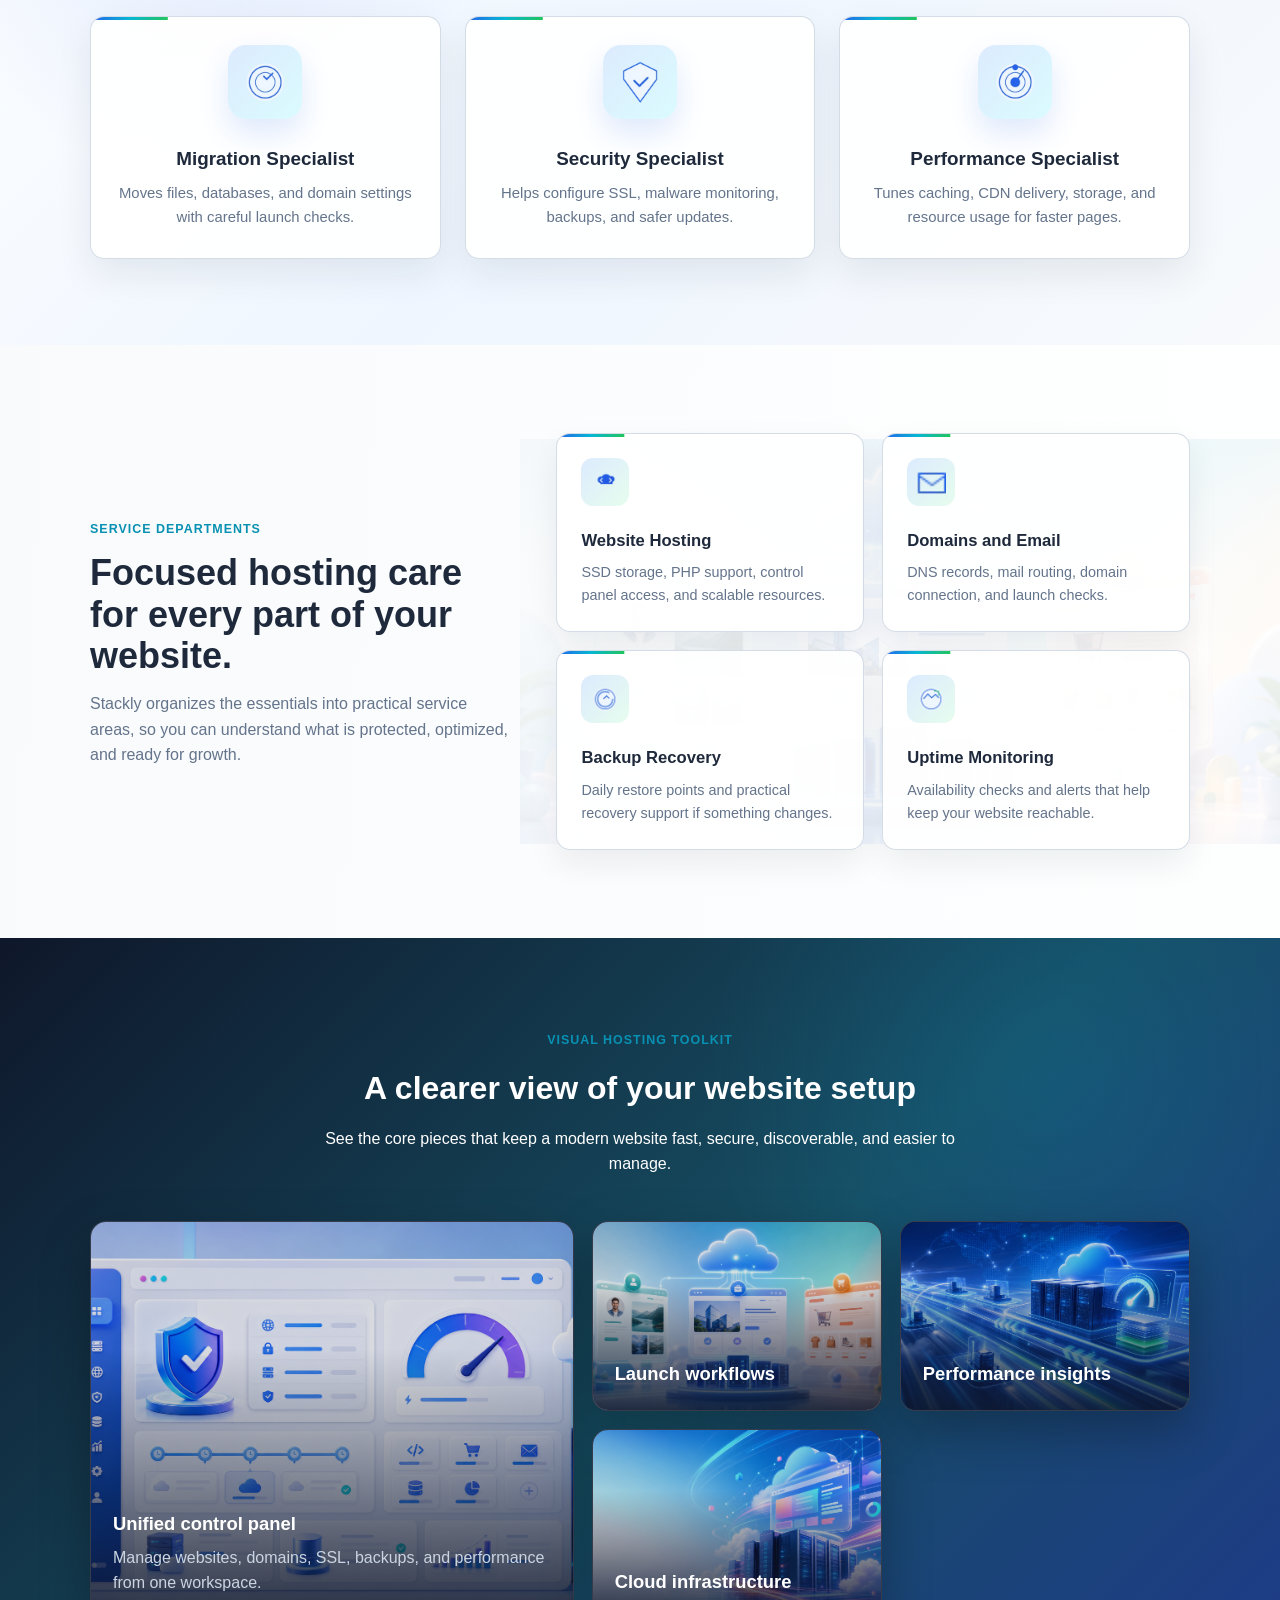
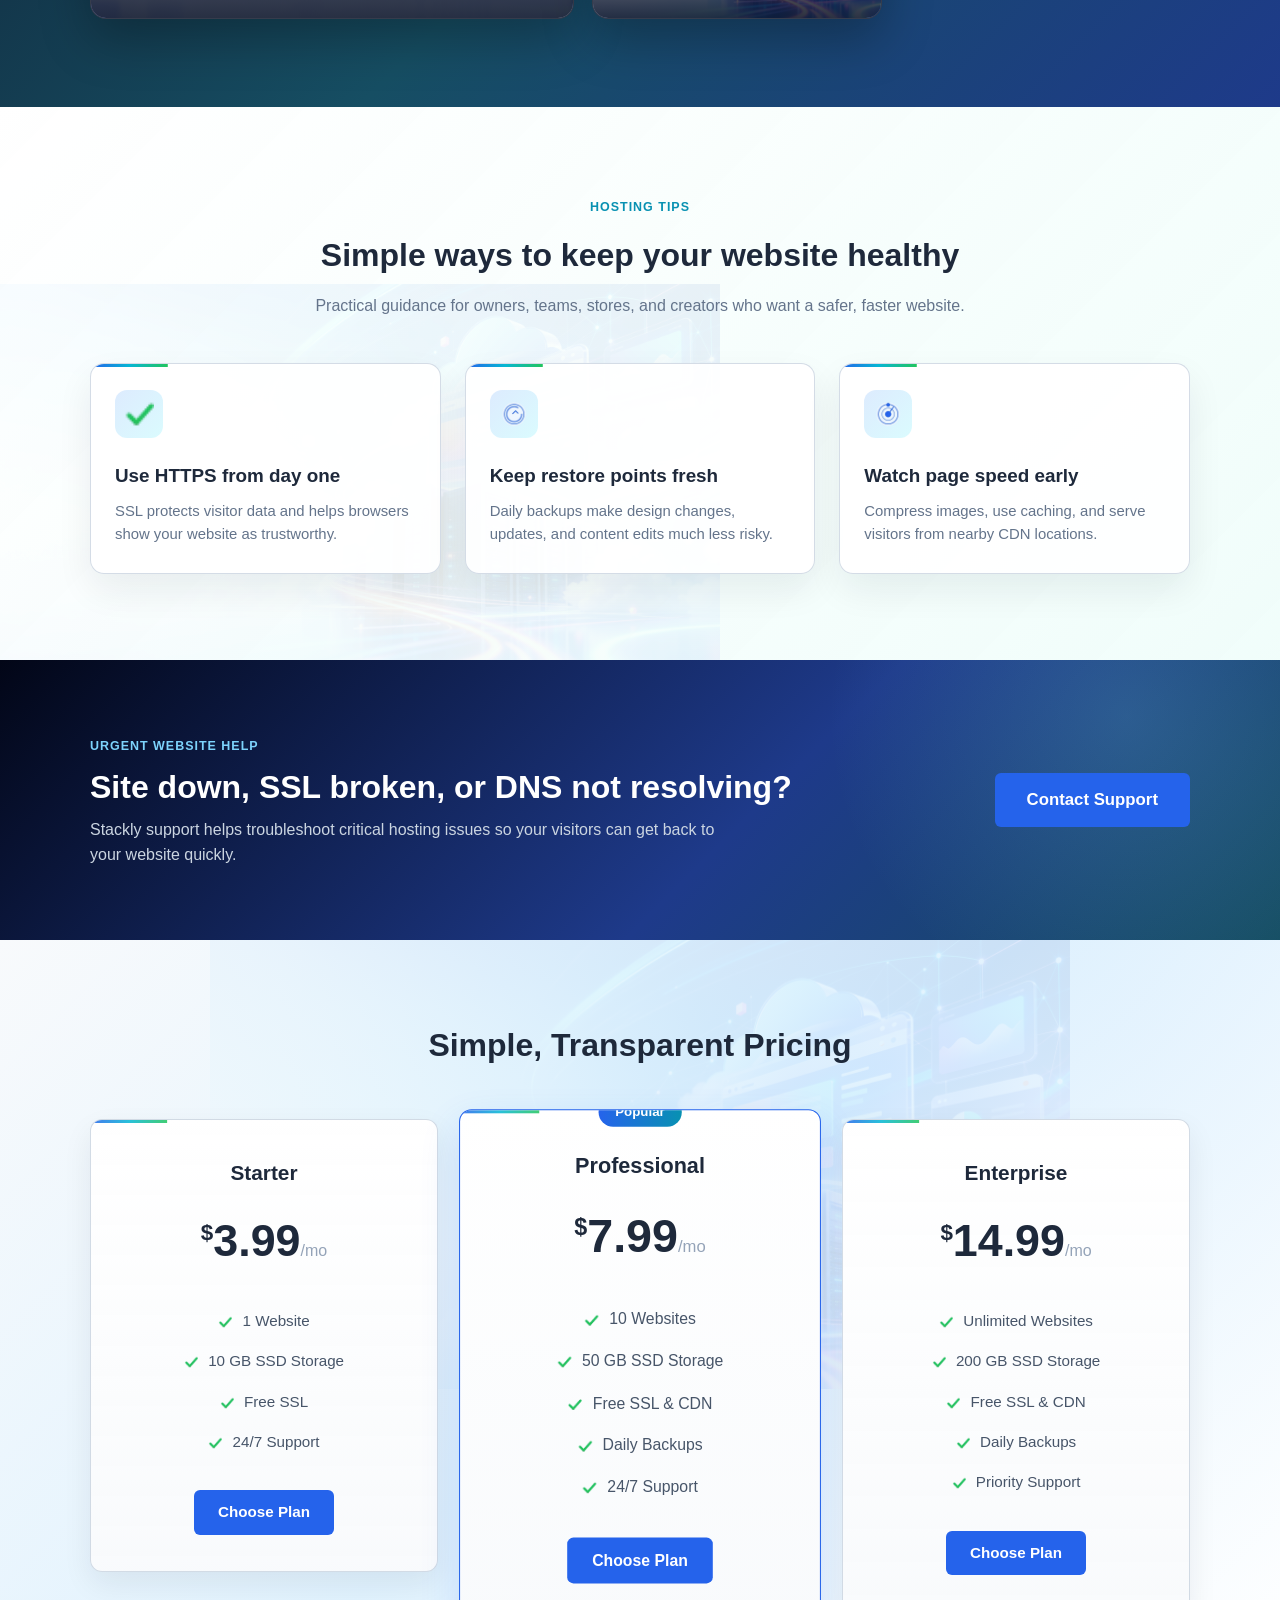
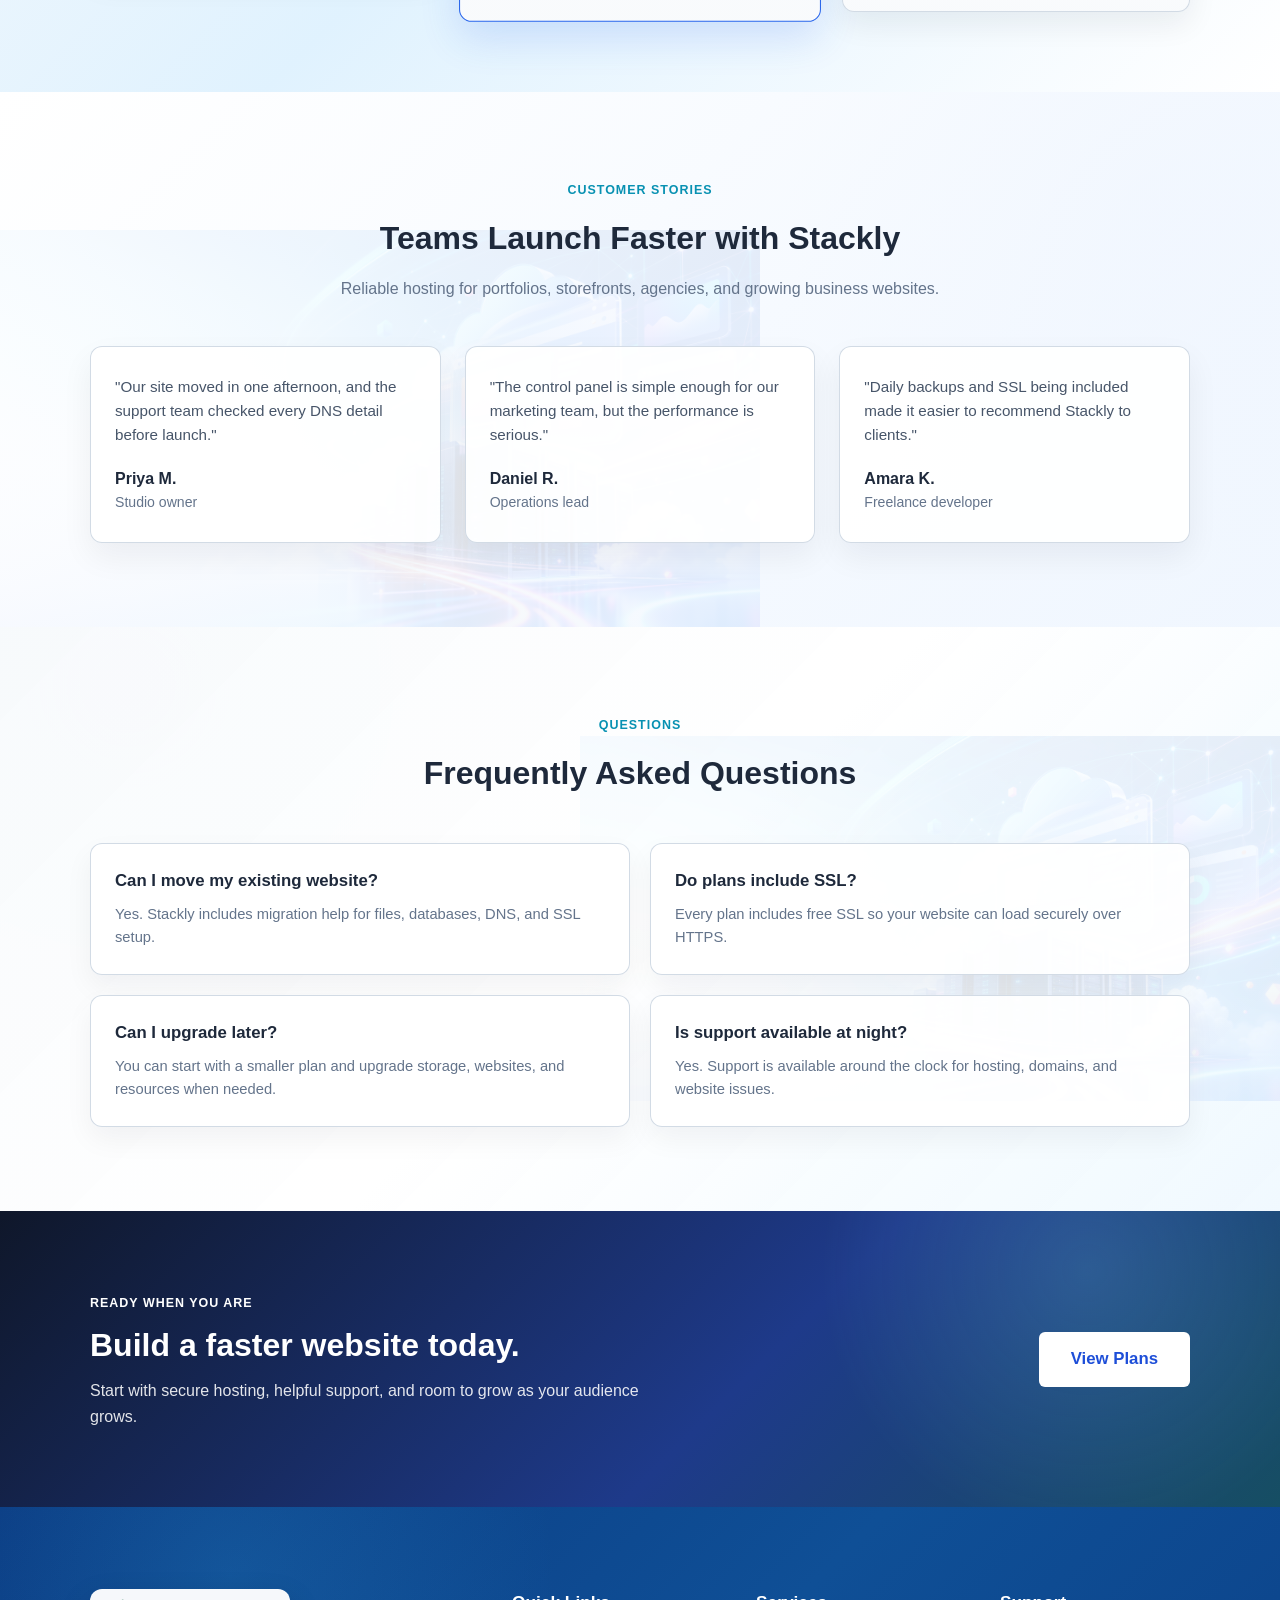
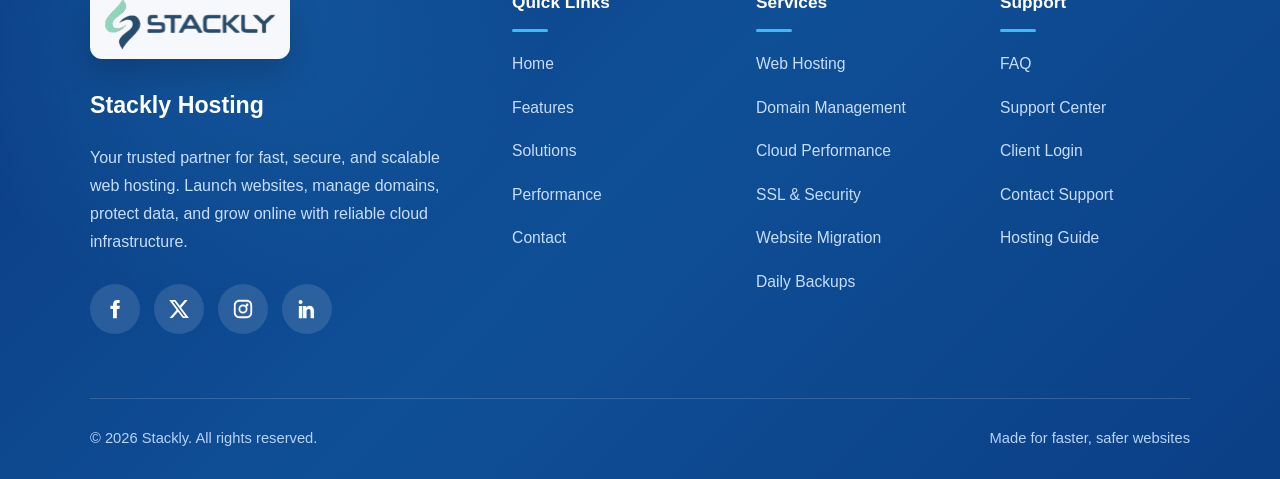
==== commit 87d46920: "changes" ====
--- a/index.html
+++ b/index.html
@@ -11,11 +11,12 @@
         <div class="container nav-container">
             <a href="index.html" class="logo"><img src="images/Stackly_logo.webp" alt="Stackly" class="logo-img"></a>
             <ul class="nav-links" id="navLinks">
-                <li><a href="index.html">Home</a></li>
+                <li><a href="index.html" class="active">Home</a></li>
                 <li><a href="features.html">Features</a></li>
                 <li><a href="solutions.html">Solutions</a></li>
                 <li><a href="performance.html">Performance</a></li>
                 <li><a href="contact.html">Contact</a></li>
+                <li><a href="login.html" class="nav-login">Login</a></li>
             </ul>
             <button class="hamburger" id="hamburger" aria-label="Menu">
                 <svg class="hamburger-icon" viewBox="0 0 24 24" width="24" height="24" fill="none" stroke="currentColor" stroke-width="2.5" stroke-linecap="round">
@@ -33,26 +34,70 @@
 
     <section class="hero">
         <div class="container">
-            <div class="hero-content">
-                <span class="hero-kicker">Colorful cloud hosting for growing websites</span>
-                <h1>Launch faster with <span class="highlight">powerful web hosting</span></h1>
-                <p>Give your website the speed, security, and support it deserves with SSD storage, free SSL, automatic backups, and expert help whenever you need it.</p>
-                <div class="hero-buttons">
-                    <a href="#pricing" class="btn-primary btn-lg">View Plans</a>
-                    <a href="features.html" class="btn-outline btn-lg">Learn More</a>
-                </div>
-                <div class="hero-stats" aria-label="Hosting highlights">
-                    <div>
-                        <strong>99.9%</strong>
-                        <span>uptime</span>
-                    </div>
-                    <div>
-                        <strong>24/7</strong>
-                        <span>support</span>
-                    </div>
-                    <div>
-                        <strong>10x</strong>
-                        <span>faster SSD</span>
+            <div class="hero-layout">
+                <div class="hero-content">
+                    <span class="hero-kicker">Colorful cloud hosting for growing websites</span>
+                    <h1>Launch faster with <span class="highlight">powerful web hosting</span></h1>
+                    <p>Give your website the speed, security, and support it deserves with SSD storage, free SSL, automatic backups, and expert help whenever you need it.</p>
+                    <div class="hero-buttons">
+                        <a href="#pricing" class="btn-primary btn-lg">View Plans</a>
+                        <a href="features.html" class="btn-outline btn-lg">Learn More</a>
+                    </div>
+                    <div class="hero-stats" aria-label="Hosting highlights">
+                        <div>
+                            <strong>99.9%</strong>
+                            <span>uptime</span>
+                        </div>
+                        <div>
+                            <strong>24/7</strong>
+                            <span>support</span>
+                        </div>
+                        <div>
+                            <strong>10x</strong>
+                            <span>faster SSD</span>
+                        </div>
+                    </div>
+                </div>
+                <div class="hero-visual" aria-label="Stackly hosting dashboard preview">
+                    <div class="hero-dashboard-card">
+                        <div class="dashboard-window-bar">
+                            <span></span>
+                            <span></span>
+                            <span></span>
+                        </div>
+                        <div class="server-status-row">
+                            <div>
+                                <span class="status-dot"></span>
+                                stacklydemo.com
+                            </div>
+                            <strong>Live</strong>
+                        </div>
+                        <div class="hero-meter">
+                            <div><span style="width: 92%"></span></div>
+                            <p>Page speed score</p>
+                        </div>
+                        <div class="hero-mini-grid">
+                            <div>
+                                <strong>SSL</strong>
+                                <span>Active</span>
+                            </div>
+                            <div>
+                                <strong>CDN</strong>
+                                <span>Global</span>
+                            </div>
+                            <div>
+                                <strong>Backup</strong>
+                                <span>Today</span>
+                            </div>
+                        </div>
+                    </div>
+                    <div class="floating-host-card card-speed">
+                        <img src="images/speed.webp" alt="">
+                        <span>128ms response</span>
+                    </div>
+                    <div class="floating-host-card card-shield">
+                        <img src="images/shield.webp" alt="">
+                        <span>Threats blocked</span>
                     </div>
                 </div>
             </div>
@@ -76,6 +121,64 @@
             <div>
                 <strong>Easy Control Panel</strong>
                 <span>manage hosting in minutes</span>
+            </div>
+        </div>
+    </section>
+
+    <section class="domain-showcase" id="domains">
+        <div class="container domain-showcase-grid">
+            <div class="domain-copy">
+                <span class="section-kicker">Domains, hosting, and launch tools</span>
+                <h2>Everything your website needs before it goes live.</h2>
+                <p>Find a domain, connect DNS, protect visitors with SSL, create professional email, and launch on fast hosting from one simple Stackly workspace.</p>
+                <div class="domain-tool-list">
+                    <div>
+                        <img src="images/cloud.webp" alt="">
+                        <span>Managed DNS and cloud hosting setup</span>
+                    </div>
+                    <div>
+                        <img src="images/envelope.webp" alt="">
+                        <span>Business email routing and records</span>
+                    </div>
+                    <div>
+                        <img src="images/shield.webp" alt="">
+                        <span>SSL, backups, and security monitoring</span>
+                    </div>
+                </div>
+            </div>
+            <div class="domain-visual" aria-label="Domain search and hosting setup preview">
+                <div class="domain-search-card">
+                    <span>Search your domain</span>
+                    <div class="domain-search-row">
+                        <strong>yourbrand.com</strong>
+                        <button type="button">Check</button>
+                    </div>
+                </div>
+                <div class="domain-tld-grid">
+                    <div>
+                        <strong>.com</strong>
+                        <span>Popular</span>
+                    </div>
+                    <div>
+                        <strong>.in</strong>
+                        <span>Local</span>
+                    </div>
+                    <div>
+                        <strong>.store</strong>
+                        <span>Commerce</span>
+                    </div>
+                    <div>
+                        <strong>.cloud</strong>
+                        <span>Tech</span>
+                    </div>
+                </div>
+                <div class="domain-status-card">
+                    <img src="images/check.webp" alt="">
+                    <div>
+                        <strong>Ready to launch</strong>
+                        <span>DNS, SSL, email, and backups connected</span>
+                    </div>
+                </div>
             </div>
         </div>
     </section>
@@ -243,6 +346,134 @@
                     <p>Get practical help for domains, DNS, migrations, email setup, and website errors.</p>
                 </div>
             </div>
+        </div>
+    </section>
+
+    <section class="hosting-team">
+        <div class="container">
+            <div class="section-heading">
+                <span class="section-kicker">Expert hosting specialists</span>
+                <h2 class="section-title">Guidance from Launch to Growth</h2>
+                <p>Work with people who understand websites, DNS, security, migrations, and everyday hosting problems.</p>
+            </div>
+            <div class="team-grid">
+                <div class="team-card">
+                    <img src="images/support.webp" alt="Migration specialist">
+                    <h3>Migration Specialist</h3>
+                    <p>Moves files, databases, and domain settings with careful launch checks.</p>
+                </div>
+                <div class="team-card">
+                    <img src="images/shield.webp" alt="Security specialist">
+                    <h3>Security Specialist</h3>
+                    <p>Helps configure SSL, malware monitoring, backups, and safer updates.</p>
+                </div>
+                <div class="team-card">
+                    <img src="images/speed.webp" alt="Performance specialist">
+                    <h3>Performance Specialist</h3>
+                    <p>Tunes caching, CDN delivery, storage, and resource usage for faster pages.</p>
+                </div>
+            </div>
+        </div>
+    </section>
+
+    <section class="hosting-departments">
+        <div class="container departments-grid">
+            <div class="departments-copy">
+                <span class="section-kicker">Service departments</span>
+                <h2>Focused hosting care for every part of your website.</h2>
+                <p>Stackly organizes the essentials into practical service areas, so you can understand what is protected, optimized, and ready for growth.</p>
+            </div>
+            <div class="department-list">
+                <div>
+                    <img src="images/cloud.webp" alt="">
+                    <strong>Website Hosting</strong>
+                    <span>SSD storage, PHP support, control panel access, and scalable resources.</span>
+                </div>
+                <div>
+                    <img src="images/envelope.webp" alt="">
+                    <strong>Domains and Email</strong>
+                    <span>DNS records, mail routing, domain connection, and launch checks.</span>
+                </div>
+                <div>
+                    <img src="images/backup.webp" alt="">
+                    <strong>Backup Recovery</strong>
+                    <span>Daily restore points and practical recovery support if something changes.</span>
+                </div>
+                <div>
+                    <img src="images/uptime.webp" alt="">
+                    <strong>Uptime Monitoring</strong>
+                    <span>Availability checks and alerts that help keep your website reachable.</span>
+                </div>
+            </div>
+        </div>
+    </section>
+
+    <section class="hosting-gallery">
+        <div class="container">
+            <div class="section-heading">
+                <span class="section-kicker">Visual hosting toolkit</span>
+                <h2 class="section-title">A clearer view of your website setup</h2>
+                <p>See the core pieces that keep a modern website fast, secure, discoverable, and easier to manage.</p>
+            </div>
+            <div class="gallery-grid">
+                <div class="gallery-feature">
+                    <img src="images/features-page-image.png" alt="Hosting control panel preview">
+                    <div>
+                        <h3>Unified control panel</h3>
+                        <p>Manage websites, domains, SSL, backups, and performance from one workspace.</p>
+                    </div>
+                </div>
+                <div class="gallery-tile">
+                    <img src="images/solutions-page-image.png" alt="Website launch workflow">
+                    <strong>Launch workflows</strong>
+                </div>
+                <div class="gallery-tile">
+                    <img src="images/performance-page-image.png" alt="Performance dashboard">
+                    <strong>Performance insights</strong>
+                </div>
+                <div class="gallery-tile">
+                    <img src="images/hero-colorful-hosting.png" alt="Cloud hosting infrastructure">
+                    <strong>Cloud infrastructure</strong>
+                </div>
+            </div>
+        </div>
+    </section>
+
+    <section class="hosting-tips">
+        <div class="container">
+            <div class="section-heading">
+                <span class="section-kicker">Hosting tips</span>
+                <h2 class="section-title">Simple ways to keep your website healthy</h2>
+                <p>Practical guidance for owners, teams, stores, and creators who want a safer, faster website.</p>
+            </div>
+            <div class="tips-grid">
+                <article>
+                    <img src="images/check.webp" alt="">
+                    <h3>Use HTTPS from day one</h3>
+                    <p>SSL protects visitor data and helps browsers show your website as trustworthy.</p>
+                </article>
+                <article>
+                    <img src="images/backup.webp" alt="">
+                    <h3>Keep restore points fresh</h3>
+                    <p>Daily backups make design changes, updates, and content edits much less risky.</p>
+                </article>
+                <article>
+                    <img src="images/speed.webp" alt="">
+                    <h3>Watch page speed early</h3>
+                    <p>Compress images, use caching, and serve visitors from nearby CDN locations.</p>
+                </article>
+            </div>
+        </div>
+    </section>
+
+    <section class="urgent-support">
+        <div class="container urgent-support-inner">
+            <div>
+                <span class="section-kicker">Urgent website help</span>
+                <h2>Site down, SSL broken, or DNS not resolving?</h2>
+                <p>Stackly support helps troubleshoot critical hosting issues so your visitors can get back to your website quickly.</p>
+            </div>
+            <a href="contact.html" class="btn-primary btn-lg">Contact Support</a>
         </div>
     </section>
 
@@ -259,7 +490,7 @@
                         <li><img src="images/check.webp" alt="" class="check-icon"> Free SSL</li>
                         <li><img src="images/check.webp" alt="" class="check-icon"> 24/7 Support</li>
                     </ul>
-                    <a href="#pricing" class="btn-primary">Choose Plan</a>
+                    <a href="404.html" class="btn-primary">Choose Plan</a>
                 </div>
                 <div class="pricing-card featured">
                     <div class="badge">Popular</div>
@@ -272,7 +503,7 @@
                         <li><img src="images/check.webp" alt="" class="check-icon"> Daily Backups</li>
                         <li><img src="images/check.webp" alt="" class="check-icon"> 24/7 Support</li>
                     </ul>
-                    <a href="#pricing" class="btn-primary">Choose Plan</a>
+                    <a href="404.html" class="btn-primary">Choose Plan</a>
                 </div>
                 <div class="pricing-card">
                     <h3>Enterprise</h3>
@@ -284,7 +515,7 @@
                         <li><img src="images/check.webp" alt="" class="check-icon"> Daily Backups</li>
                         <li><img src="images/check.webp" alt="" class="check-icon"> Priority Support</li>
                     </ul>
-                    <a href="#pricing" class="btn-primary">Choose Plan</a>
+                    <a href="404.html" class="btn-primary">Choose Plan</a>
                 </div>
             </div>
         </div>
@@ -358,9 +589,24 @@
     <footer class="footer">
         <div class="container">
             <div class="footer-grid">
-                <div class="footer-col">
-                    <h4><img src="images/Stackly_logo.webp" alt="Stackly" class="footer-logo"></h4>
-                    <p>Fast, secure, and reliable web hosting for everyone.</p>
+                <div class="footer-col footer-brand">
+                    <img src="images/Stackly_logo.webp" alt="Stackly" class="footer-logo">
+                    <h4>Stackly Hosting</h4>
+                    <p>Your trusted partner for fast, secure, and scalable web hosting. Launch websites, manage domains, protect data, and grow online with reliable cloud infrastructure.</p>
+                    <div class="footer-social" aria-label="Social links">
+                        <a href="404.html" aria-label="Facebook">
+                            <svg viewBox="0 0 24 24" aria-hidden="true"><path d="M14 8.5V6.8c0-.8.2-1.3 1.3-1.3H17V2.3c-.8-.1-1.7-.2-2.6-.2-2.7 0-4.5 1.6-4.5 4.6v1.8H7v3.6h2.9V22H14v-9.9h2.8l.5-3.6H14z"/></svg>
+                        </a>
+                        <a href="404.html" aria-label="X Twitter">
+                            <svg viewBox="0 0 24 24" aria-hidden="true"><path d="M18.2 2.3h3.3l-7.2 8.3 8.5 11.2h-6.7l-5.2-6.8-6 6.8H1.7l7.7-8.8L1.3 2.3h6.8l4.7 6.2 5.4-6.2zm-1.2 17.5h1.8L7.1 4.1H5.1l11.9 15.7z"/></svg>
+                        </a>
+                        <a href="404.html" aria-label="Instagram">
+                            <svg viewBox="0 0 24 24" aria-hidden="true"><path d="M7.8 2h8.4C19.4 2 22 4.6 22 7.8v8.4c0 3.2-2.6 5.8-5.8 5.8H7.8C4.6 22 2 19.4 2 16.2V7.8C2 4.6 4.6 2 7.8 2zm0 2C5.7 4 4 5.7 4 7.8v8.4C4 18.3 5.7 20 7.8 20h8.4c2.1 0 3.8-1.7 3.8-3.8V7.8C20 5.7 18.3 4 16.2 4H7.8zm8.7 2.1c.8 0 1.4.6 1.4 1.4s-.6 1.4-1.4 1.4-1.4-.6-1.4-1.4.6-1.4 1.4-1.4zM12 7.1A4.9 4.9 0 1 1 12 17a4.9 4.9 0 0 1 0-9.9zm0 2A2.9 2.9 0 1 0 12 15a2.9 2.9 0 0 0 0-5.9z"/></svg>
+                        </a>
+                        <a href="404.html" aria-label="LinkedIn">
+                            <svg viewBox="0 0 24 24" aria-hidden="true"><path d="M6.9 8.8H3.1V22h3.8V8.8zM5 2.2a2.2 2.2 0 1 0 0 4.4 2.2 2.2 0 0 0 0-4.4zm6.3 6.6H7.7V22h3.8v-6.9c0-1.8.8-3 2.4-3 1.4 0 2 1 2 2.8V22h3.8v-7.7c0-3.8-2-5.8-4.9-5.8-2.2 0-3.2 1.2-3.7 2h.1V8.8z"/></svg>
+                        </a>
+                    </div>
                 </div>
                 <div class="footer-col">
                     <h4>Quick Links</h4>
@@ -373,15 +619,30 @@
                     </ul>
                 </div>
                 <div class="footer-col">
-                    <h4>Contact</h4>
+                    <h4>Services</h4>
                     <ul>
-                        <li><img src="images/envelope.webp" alt="" class="contact-icon"> support@swifthost.com</li>
-                        <li><img src="images/phone.webp" alt="" class="contact-icon"> 1-800-SWIFT</li>
+                        <li><a href="404.html">Web Hosting</a></li>
+                        <li><a href="404.html">Domain Management</a></li>
+                        <li><a href="404.html">Cloud Performance</a></li>
+                        <li><a href="404.html">SSL & Security</a></li>
+                        <li><a href="404.html">Website Migration</a></li>
+                        <li><a href="404.html">Daily Backups</a></li>
+                    </ul>
+                </div>
+                <div class="footer-col">
+                    <h4>Support</h4>
+                    <ul>
+                        <li><a href="404.html">FAQ</a></li>
+                        <li><a href="404.html">Support Center</a></li>
+                        <li><a href="404.html">Client Login</a></li>
+                        <li><a href="404.html">Contact Support</a></li>
+                        <li><a href="404.html">Hosting Guide</a></li>
                     </ul>
                 </div>
             </div>
             <div class="footer-bottom">
                 <p>&copy; 2026 Stackly. All rights reserved.</p>
+                <p>Made for faster, safer websites</p>
             </div>
         </div>
     </footer>
--- a/style.css
+++ b/style.css
@@ -57,6 +57,7 @@
 }
 
 .nav-links a {
+    position: relative;
     text-decoration: none;
     color: #555;
     font-weight: 500;
@@ -67,6 +68,39 @@
 .nav-links a:hover,
 .nav-links a.active {
     color: #2563eb;
+}
+
+.nav-links a.active::after {
+    content: "";
+    position: absolute;
+    left: 0;
+    right: 0;
+    bottom: -10px;
+    height: 3px;
+    border-radius: 999px;
+    background: linear-gradient(90deg, #2563eb, #06b6d4);
+}
+
+.nav-links .nav-login {
+    color: #fff;
+    background: #2563eb;
+    padding: 9px 20px;
+    border-radius: 6px;
+    font-weight: 600;
+    box-shadow: 0 8px 18px rgba(37, 99, 235, 0.18);
+    transition: background 0.2s, color 0.2s, transform 0.1s, box-shadow 0.2s;
+}
+
+.nav-links .nav-login:hover,
+.nav-links .nav-login:focus {
+    color: #fff;
+    background: #1d4ed8;
+    transform: translateY(-1px);
+    box-shadow: 0 10px 22px rgba(37, 99, 235, 0.24);
+}
+
+.nav-links .nav-login::after {
+    display: none;
 }
 
 .hamburger {
@@ -155,23 +189,36 @@
 .hero {
     position: relative;
     overflow: hidden;
-    min-height: 560px;
+    min-height: 660px;
     display: flex;
     align-items: center;
-    padding: 120px 0 90px;
-    text-align: center;
-    background:
-        linear-gradient(90deg, rgba(248, 250, 252, 0.98) 0%, rgba(239, 246, 255, 0.9) 42%, rgba(37, 99, 235, 0.06) 100%),
+    padding: 112px 0 92px;
+    background:
+        radial-gradient(circle at 76% 30%, rgba(14, 165, 233, 0.28), transparent 26%),
+        radial-gradient(circle at 12% 18%, rgba(37, 99, 235, 0.18), transparent 28%),
+        linear-gradient(90deg, rgba(248, 250, 252, 0.98) 0%, rgba(239, 246, 255, 0.92) 42%, rgba(219, 234, 254, 0.86) 100%),
         url("images/hero-colorful-hosting.png") center / cover no-repeat;
+}
+
+.hero::before {
+    content: "";
+    position: absolute;
+    inset: 0;
+    background-image:
+        linear-gradient(rgba(37, 99, 235, 0.08) 1px, transparent 1px),
+        linear-gradient(90deg, rgba(37, 99, 235, 0.08) 1px, transparent 1px);
+    background-size: 72px 72px;
+    mask-image: linear-gradient(90deg, #000 0%, rgba(0, 0, 0, 0.65) 46%, transparent 92%);
+    pointer-events: none;
 }
 
 .hero::after {
     content: "";
     position: absolute;
-    inset: auto -80px -180px auto;
-    width: 420px;
-    height: 420px;
-    background: radial-gradient(circle, rgba(37, 99, 235, 0.18), rgba(37, 99, 235, 0));
+    inset: auto -120px -220px auto;
+    width: 560px;
+    height: 560px;
+    background: radial-gradient(circle, rgba(37, 99, 235, 0.22), rgba(37, 99, 235, 0));
     pointer-events: none;
 }
 
@@ -181,9 +228,41 @@
     width: 100%;
 }
 
+.hero-layout {
+    display: grid;
+    grid-template-columns: minmax(0, 0.92fr) minmax(360px, 0.78fr);
+    gap: 54px;
+    align-items: center;
+}
+
 .hero-content {
     max-width: 680px;
     text-align: left;
+    animation: heroFadeUp 0.7s ease both;
+}
+
+.hero-content > * {
+    animation: heroFadeUp 0.72s ease both;
+}
+
+.hero-content .hero-kicker {
+    animation-delay: 0.05s;
+}
+
+.hero-content h1 {
+    animation-delay: 0.14s;
+}
+
+.hero-content p {
+    animation-delay: 0.23s;
+}
+
+.hero-buttons {
+    animation-delay: 0.32s;
+}
+
+.hero-stats {
+    animation-delay: 0.42s;
 }
 
 .hero-kicker,
@@ -199,15 +278,29 @@
 }
 
 .hero h1 {
-    font-size: 3.35rem;
+    font-size: clamp(2.7rem, 5.2vw, 4.85rem);
     font-weight: 800;
     color: #1e293b;
     margin-bottom: 16px;
-    line-height: 1.2;
+    line-height: 1.05;
 }
 
 .highlight {
     color: #2563eb;
+    position: relative;
+    display: inline-block;
+}
+
+.highlight::after {
+    content: "";
+    position: absolute;
+    left: 0;
+    right: 0;
+    bottom: 0.05em;
+    height: 0.18em;
+    background: rgba(14, 165, 233, 0.18);
+    border-radius: 999px;
+    z-index: -1;
 }
 
 .hero p {
@@ -233,12 +326,18 @@
 }
 
 .hero-stats div {
-    background: rgba(255, 255, 255, 0.76);
+    background: rgba(255, 255, 255, 0.82);
     border: 1px solid rgba(148, 163, 184, 0.28);
     border-radius: 10px;
     padding: 14px 16px;
     backdrop-filter: blur(10px);
     box-shadow: 0 12px 30px rgba(15, 23, 42, 0.08);
+    transition: transform 0.2s, box-shadow 0.2s;
+}
+
+.hero-stats div:hover {
+    transform: translateY(-4px);
+    box-shadow: 0 18px 38px rgba(37, 99, 235, 0.14);
 }
 
 .hero-stats strong {
@@ -254,6 +353,203 @@
     font-weight: 600;
 }
 
+.hero-visual {
+    position: relative;
+    min-height: 470px;
+    animation: heroFadeUp 0.8s ease 0.12s both;
+}
+
+.hero-visual::before {
+    content: "";
+    position: absolute;
+    inset: 36px -16px auto auto;
+    width: 190px;
+    height: 190px;
+    border: 1px solid rgba(14, 165, 233, 0.2);
+    border-radius: 34% 66% 58% 42%;
+    background: linear-gradient(135deg, rgba(14, 165, 233, 0.16), rgba(37, 99, 235, 0.03));
+    animation: morphAccent 8s ease-in-out infinite;
+}
+
+.hero-visual::after {
+    content: "";
+    position: absolute;
+    left: 12%;
+    bottom: 32px;
+    width: 72%;
+    height: 34px;
+    border-radius: 50%;
+    background: rgba(15, 23, 42, 0.16);
+    filter: blur(18px);
+}
+
+.hero-dashboard-card {
+    position: relative;
+    z-index: 1;
+    border: 1px solid rgba(148, 163, 184, 0.28);
+    border-radius: 18px;
+    background:
+        linear-gradient(145deg, rgba(255, 255, 255, 0.94), rgba(239, 246, 255, 0.86)),
+        rgba(255, 255, 255, 0.88);
+    box-shadow: 0 28px 70px rgba(15, 23, 42, 0.18);
+    backdrop-filter: blur(18px);
+    padding: 24px;
+    transform: perspective(900px) rotateY(-7deg) rotateX(3deg);
+    animation: floatDashboard 6s ease-in-out infinite;
+    will-change: transform;
+}
+
+.hero-visual.is-interacting .hero-dashboard-card {
+    animation-play-state: paused;
+    transform: perspective(900px) rotateY(calc(-7deg + var(--hero-tilt-x, 0deg))) rotateX(calc(3deg + var(--hero-tilt-y, 0deg))) translateY(-6px);
+}
+
+.dashboard-window-bar {
+    display: flex;
+    gap: 8px;
+    margin-bottom: 28px;
+}
+
+.dashboard-window-bar span {
+    width: 11px;
+    height: 11px;
+    border-radius: 50%;
+    background: #38bdf8;
+}
+
+.dashboard-window-bar span:nth-child(2) {
+    background: #60a5fa;
+}
+
+.dashboard-window-bar span:nth-child(3) {
+    background: #22c55e;
+}
+
+.server-status-row {
+    display: flex;
+    justify-content: space-between;
+    align-items: center;
+    gap: 16px;
+    color: #0f172a;
+    font-weight: 800;
+    margin-bottom: 26px;
+}
+
+.server-status-row div {
+    display: inline-flex;
+    align-items: center;
+    gap: 10px;
+}
+
+.server-status-row strong {
+    color: #10b981;
+    border: 1px solid rgba(16, 185, 129, 0.28);
+    border-radius: 999px;
+    background: rgba(16, 185, 129, 0.1);
+    padding: 6px 14px;
+}
+
+.status-dot {
+    width: 10px;
+    height: 10px;
+    border-radius: 50%;
+    background: #10b981;
+    box-shadow: 0 0 0 8px rgba(16, 185, 129, 0.12);
+}
+
+.hero-meter {
+    margin-bottom: 24px;
+}
+
+.hero-meter div {
+    height: 12px;
+    border-radius: 999px;
+    background: #dbeafe;
+    overflow: hidden;
+}
+
+.hero-meter span {
+    display: block;
+    height: 100%;
+    border-radius: inherit;
+    background: linear-gradient(90deg, #2563eb, #06b6d4);
+    animation: meterLoad 1.2s ease both;
+}
+
+.hero-meter p {
+    color: #64748b;
+    font-size: 0.9rem;
+    margin: 8px 0 0;
+}
+
+.hero-mini-grid {
+    display: grid;
+    grid-template-columns: repeat(3, 1fr);
+    gap: 12px;
+}
+
+.hero-mini-grid div {
+    border: 1px solid rgba(148, 163, 184, 0.22);
+    border-radius: 12px;
+    background: rgba(255, 255, 255, 0.72);
+    padding: 16px;
+}
+
+.hero-mini-grid strong,
+.hero-mini-grid span {
+    display: block;
+}
+
+.hero-mini-grid strong {
+    color: #0f172a;
+}
+
+.hero-mini-grid span {
+    color: #64748b;
+    font-size: 0.84rem;
+    font-weight: 700;
+    margin-top: 5px;
+}
+
+.floating-host-card {
+    position: absolute;
+    z-index: 2;
+    display: inline-flex;
+    align-items: center;
+    gap: 10px;
+    border: 1px solid rgba(148, 163, 184, 0.28);
+    border-radius: 14px;
+    background: rgba(255, 255, 255, 0.88);
+    box-shadow: 0 18px 46px rgba(15, 23, 42, 0.15);
+    backdrop-filter: blur(14px);
+    color: #1e293b;
+    font-weight: 800;
+    padding: 12px 16px;
+    animation: floatCard 4.8s ease-in-out infinite;
+    transition: transform 0.2s, box-shadow 0.2s;
+}
+
+.floating-host-card:hover {
+    transform: translateY(-6px) scale(1.03);
+    box-shadow: 0 22px 54px rgba(37, 99, 235, 0.18);
+}
+
+.floating-host-card img {
+    width: 34px;
+    height: 34px;
+}
+
+.card-speed {
+    left: -22px;
+    bottom: 72px;
+}
+
+.card-shield {
+    right: -18px;
+    top: 64px;
+    animation-delay: 0.7s;
+}
+
 .trust-band {
     background: linear-gradient(90deg, #0f172a 0%, #1e3a8a 52%, #334155 100%);
     color: #fff;
@@ -285,12 +581,275 @@
     font-size: 0.88rem;
 }
 
+.domain-showcase {
+    position: relative;
+    overflow: hidden;
+    padding: 88px 0;
+    background:
+        radial-gradient(circle at 14% 18%, rgba(14, 165, 233, 0.14), transparent 30%),
+        radial-gradient(circle at 88% 24%, rgba(34, 197, 94, 0.12), transparent 28%),
+        linear-gradient(135deg, #f8fafc 0%, #ffffff 48%, #ecfeff 100%);
+}
+
+.domain-showcase::before {
+    content: "";
+    position: absolute;
+    inset: 0;
+    background-image:
+        linear-gradient(rgba(37, 99, 235, 0.06) 1px, transparent 1px),
+        linear-gradient(90deg, rgba(37, 99, 235, 0.06) 1px, transparent 1px);
+    background-size: 70px 70px;
+    pointer-events: none;
+}
+
+.domain-showcase-grid {
+    position: relative;
+    z-index: 1;
+    display: grid;
+    grid-template-columns: 0.92fr 1.08fr;
+    gap: 48px;
+    align-items: center;
+}
+
+.domain-copy h2 {
+    color: #1e293b;
+    font-size: 2.35rem;
+    line-height: 1.15;
+    margin-bottom: 16px;
+}
+
+.domain-copy p {
+    color: #64748b;
+    font-size: 1rem;
+    margin-bottom: 26px;
+}
+
+.domain-tool-list {
+    display: grid;
+    gap: 14px;
+}
+
+.domain-tool-list div {
+    display: flex;
+    align-items: center;
+    gap: 14px;
+    border: 1px solid rgba(203, 213, 225, 0.72);
+    border-radius: 12px;
+    background: rgba(255, 255, 255, 0.74);
+    padding: 14px 16px;
+    box-shadow: 0 12px 28px rgba(15, 23, 42, 0.06);
+    transition: border-color 0.22s, box-shadow 0.22s, transform 0.22s;
+}
+
+.domain-tool-list div:hover {
+    border-color: rgba(14, 165, 233, 0.32);
+    box-shadow: 0 18px 38px rgba(14, 165, 233, 0.13);
+    transform: translateX(6px);
+}
+
+.domain-tool-list img {
+    width: 42px;
+    height: 42px;
+    border-radius: 10px;
+    padding: 8px;
+    background: linear-gradient(135deg, rgba(219, 234, 254, 0.95), rgba(207, 250, 254, 0.78));
+    object-fit: contain;
+}
+
+.domain-tool-list span {
+    color: #334155;
+    font-weight: 700;
+}
+
+.domain-visual {
+    position: relative;
+    border: 1px solid rgba(148, 163, 184, 0.28);
+    border-radius: 18px;
+    background:
+        linear-gradient(145deg, rgba(15, 23, 42, 0.96), rgba(30, 41, 59, 0.92)),
+        url("images/features-page-image.png") center / cover no-repeat;
+    padding: 26px;
+    box-shadow: 0 28px 70px rgba(15, 23, 42, 0.2);
+}
+
+.domain-visual::before {
+    content: "";
+    position: absolute;
+    inset: 0;
+    border-radius: inherit;
+    background: linear-gradient(135deg, rgba(14, 165, 233, 0.2), transparent 52%, rgba(34, 197, 94, 0.18));
+    pointer-events: none;
+}
+
+.domain-search-card,
+.domain-tld-grid,
+.domain-status-card {
+    position: relative;
+    z-index: 1;
+}
+
+.domain-search-card {
+    border: 1px solid rgba(148, 163, 184, 0.28);
+    border-radius: 14px;
+    background: rgba(255, 255, 255, 0.95);
+    padding: 20px;
+    box-shadow: 0 18px 42px rgba(0, 0, 0, 0.2);
+}
+
+.domain-search-card > span {
+    display: block;
+    color: #64748b;
+    font-size: 0.82rem;
+    font-weight: 800;
+    margin-bottom: 10px;
+    text-transform: uppercase;
+}
+
+.domain-search-row {
+    display: flex;
+    align-items: center;
+    justify-content: space-between;
+    gap: 14px;
+    border: 1px solid #dbeafe;
+    border-radius: 10px;
+    background: #f8fafc;
+    padding: 10px 10px 10px 16px;
+}
+
+.domain-search-row strong {
+    color: #0f172a;
+    font-size: 1.08rem;
+}
+
+.domain-search-row button {
+    min-height: 42px;
+    border: 0;
+    border-radius: 8px;
+    color: #fff;
+    background: linear-gradient(90deg, #2563eb, #06b6d4);
+    padding: 0 18px;
+    font: inherit;
+    font-weight: 800;
+    cursor: pointer;
+    transition: box-shadow 0.22s, transform 0.22s;
+}
+
+.domain-search-row button:hover {
+    box-shadow: 0 12px 24px rgba(37, 99, 235, 0.26);
+    transform: translateY(-1px);
+}
+
+.domain-tld-grid {
+    display: grid;
+    grid-template-columns: repeat(4, minmax(0, 1fr));
+    gap: 12px;
+    margin: 16px 0;
+}
+
+.domain-tld-grid div {
+    border: 1px solid rgba(148, 163, 184, 0.26);
+    border-radius: 12px;
+    background: rgba(15, 23, 42, 0.78);
+    padding: 16px 12px;
+    text-align: center;
+    backdrop-filter: blur(10px);
+    transition: border-color 0.22s, transform 0.22s;
+}
+
+.domain-tld-grid div:hover {
+    border-color: rgba(125, 211, 252, 0.68);
+    transform: translateY(-5px);
+}
+
+.domain-tld-grid strong,
+.domain-tld-grid span {
+    display: block;
+}
+
+.domain-tld-grid strong {
+    color: #fff;
+    font-size: 1.3rem;
+}
+
+.domain-tld-grid span {
+    color: #bae6fd;
+    font-size: 0.8rem;
+    font-weight: 700;
+    margin-top: 4px;
+}
+
+.domain-status-card {
+    display: flex;
+    align-items: center;
+    gap: 14px;
+    border: 1px solid rgba(34, 197, 94, 0.3);
+    border-radius: 14px;
+    background: rgba(5, 46, 22, 0.68);
+    padding: 16px;
+    backdrop-filter: blur(12px);
+}
+
+.domain-status-card img {
+    width: 44px;
+    height: 44px;
+    border-radius: 50%;
+    padding: 9px;
+    background: rgba(34, 197, 94, 0.18);
+}
+
+.domain-status-card strong,
+.domain-status-card span {
+    display: block;
+}
+
+.domain-status-card strong {
+    color: #fff;
+    font-size: 1rem;
+}
+
+.domain-status-card span {
+    color: #bbf7d0;
+    font-size: 0.9rem;
+    font-weight: 600;
+}
+
 /* Features */
 .features {
+    position: relative;
+    overflow: hidden;
     padding: 80px 0;
     background:
         radial-gradient(circle at 12% 12%, rgba(59, 130, 246, 0.14), transparent 30%),
         linear-gradient(135deg, #ffffff 0%, #eff6ff 48%, #f8fafc 100%);
+}
+
+.features::before,
+.features::after {
+    content: "";
+    position: absolute;
+    border-radius: 50%;
+    pointer-events: none;
+}
+
+.features::before {
+    width: 360px;
+    height: 360px;
+    right: -170px;
+    top: 44px;
+    background: radial-gradient(circle, rgba(14, 165, 233, 0.16), rgba(14, 165, 233, 0));
+}
+
+.features::after {
+    width: 300px;
+    height: 300px;
+    left: -150px;
+    bottom: 8px;
+    background: radial-gradient(circle, rgba(34, 197, 94, 0.12), rgba(34, 197, 94, 0));
+}
+
+.features .container {
+    position: relative;
+    z-index: 1;
 }
 
 .section-title {
@@ -323,24 +882,91 @@
 }
 
 .feature-card {
-    background: rgba(255, 255, 255, 0.88);
-    padding: 32px 24px;
+    position: relative;
+    overflow: hidden;
+    background:
+        linear-gradient(180deg, rgba(255, 255, 255, 0.96), rgba(248, 250, 252, 0.9)),
+        rgba(255, 255, 255, 0.88);
+    padding: 34px 26px;
     border-radius: 12px;
     text-align: center;
     border: 1px solid rgba(203, 213, 225, 0.75);
     box-shadow: 0 12px 28px rgba(15, 23, 42, 0.06);
-    transition: box-shadow 0.2s, transform 0.2s;
+    animation: heroFadeUp 0.65s ease both;
+    transition: border-color 0.22s, box-shadow 0.22s, transform 0.22s;
+}
+
+.feature-card::before,
+.solution-panel::before,
+.support-item::before,
+.pricing-card::before,
+.detail-card::before,
+.mini-grid div::before {
+    content: "";
+    position: absolute;
+    top: 0;
+    left: 0;
+    width: 100%;
+    height: 3px;
+    background: linear-gradient(90deg, #2563eb, #06b6d4, #22c55e);
+    opacity: 0.86;
+    transform: scaleX(0.22);
+    transform-origin: left;
+    transition: opacity 0.22s, transform 0.22s;
+}
+
+.feature-card:nth-child(2) {
+    animation-delay: 0.06s;
+}
+
+.feature-card:nth-child(3) {
+    animation-delay: 0.12s;
+}
+
+.feature-card:nth-child(4) {
+    animation-delay: 0.18s;
+}
+
+.feature-card:nth-child(5) {
+    animation-delay: 0.24s;
+}
+
+.feature-card:nth-child(6) {
+    animation-delay: 0.3s;
 }
 
 .feature-card:hover {
-    box-shadow: 0 16px 34px rgba(37, 99, 235, 0.12);
-    transform: translateY(-4px);
+    border-color: rgba(37, 99, 235, 0.3);
+    box-shadow: 0 22px 48px rgba(37, 99, 235, 0.15);
+    transform: translateY(-8px);
+}
+
+.feature-card:hover::before,
+.solution-panel:hover::before,
+.support-item:hover::before,
+.pricing-card:hover::before,
+.detail-card:hover::before,
+.mini-grid div:hover::before {
+    opacity: 1;
+    transform: scaleX(1);
 }
 
 .feature-icon {
-    width: 56px;
-    height: 56px;
+    width: 62px;
+    height: 62px;
     margin-bottom: 16px;
+    padding: 10px;
+    border-radius: 14px;
+    background: linear-gradient(135deg, rgba(219, 234, 254, 0.96), rgba(207, 250, 254, 0.82));
+    box-shadow: inset 0 1px 0 rgba(255, 255, 255, 0.9), 0 12px 26px rgba(37, 99, 235, 0.12);
+    object-fit: contain;
+    transition: transform 0.22s, box-shadow 0.22s;
+}
+
+.feature-card:hover .feature-icon,
+.detail-card:hover .feature-icon {
+    transform: translateY(-4px) scale(1.04);
+    box-shadow: inset 0 1px 0 rgba(255, 255, 255, 0.9), 0 16px 34px rgba(37, 99, 235, 0.18);
 }
 
 .feature-card h3 {
@@ -370,11 +996,20 @@
 }
 
 .solution-panel {
+    position: relative;
+    overflow: hidden;
     background: rgba(255, 255, 255, 0.9);
     border: 1px solid rgba(203, 213, 225, 0.8);
     border-radius: 12px;
     padding: 30px 26px;
     box-shadow: 0 14px 32px rgba(15, 23, 42, 0.06);
+    transition: border-color 0.22s, box-shadow 0.22s, transform 0.22s;
+}
+
+.solution-panel:hover {
+    border-color: rgba(8, 145, 178, 0.28);
+    box-shadow: 0 22px 48px rgba(15, 118, 110, 0.13);
+    transform: translateY(-7px);
 }
 
 .solution-panel:nth-child(2) .solution-label {
@@ -574,11 +1209,20 @@
 }
 
 .support-item {
+    position: relative;
+    overflow: hidden;
     background: rgba(255, 255, 255, 0.9);
     border: 1px solid rgba(203, 213, 225, 0.82);
     border-radius: 12px;
     padding: 24px 22px;
     box-shadow: 0 12px 28px rgba(15, 23, 42, 0.05);
+    transition: border-color 0.22s, box-shadow 0.22s, transform 0.22s;
+}
+
+.support-item:hover {
+    border-color: rgba(14, 165, 233, 0.3);
+    box-shadow: 0 20px 42px rgba(14, 165, 233, 0.13);
+    transform: translateY(-6px);
 }
 
 .support-item h3 {
@@ -592,6 +1236,299 @@
     font-size: 0.9rem;
 }
 
+.hosting-team {
+    position: relative;
+    overflow: hidden;
+    padding: 86px 0;
+    background:
+        radial-gradient(circle at 16% 18%, rgba(37, 99, 235, 0.12), transparent 28%),
+        linear-gradient(135deg, #ffffff 0%, #eff6ff 52%, #f8fafc 100%);
+}
+
+.team-grid {
+    display: grid;
+    grid-template-columns: repeat(3, 1fr);
+    gap: 24px;
+}
+
+.team-card {
+    position: relative;
+    overflow: hidden;
+    border: 1px solid rgba(203, 213, 225, 0.82);
+    border-radius: 14px;
+    background: rgba(255, 255, 255, 0.92);
+    padding: 28px 24px;
+    text-align: center;
+    box-shadow: 0 16px 36px rgba(15, 23, 42, 0.08);
+    transition: border-color 0.22s, box-shadow 0.22s, transform 0.22s;
+}
+
+.team-card::before,
+.department-list div::before,
+.tips-grid article::before {
+    content: "";
+    position: absolute;
+    top: 0;
+    left: 0;
+    width: 100%;
+    height: 3px;
+    background: linear-gradient(90deg, #2563eb, #06b6d4, #22c55e);
+    transform: scaleX(0.22);
+    transform-origin: left;
+    transition: transform 0.22s;
+}
+
+.team-card:hover,
+.department-list div:hover,
+.tips-grid article:hover {
+    border-color: rgba(37, 99, 235, 0.3);
+    box-shadow: 0 24px 52px rgba(37, 99, 235, 0.15);
+    transform: translateY(-7px);
+}
+
+.team-card:hover::before,
+.department-list div:hover::before,
+.tips-grid article:hover::before {
+    transform: scaleX(1);
+}
+
+.team-card img {
+    width: 74px;
+    height: 74px;
+    padding: 13px;
+    border-radius: 18px;
+    background: linear-gradient(135deg, rgba(219, 234, 254, 0.95), rgba(207, 250, 254, 0.76));
+    box-shadow: 0 14px 30px rgba(37, 99, 235, 0.14);
+    object-fit: contain;
+    margin-bottom: 18px;
+}
+
+.team-card h3,
+.tips-grid h3 {
+    color: #1e293b;
+    font-size: 1.18rem;
+    margin-bottom: 8px;
+}
+
+.team-card p,
+.tips-grid p {
+    color: #64748b;
+    font-size: 0.93rem;
+}
+
+.hosting-departments {
+    padding: 88px 0;
+    background:
+        linear-gradient(90deg, rgba(248, 250, 252, 0.96), rgba(255, 255, 255, 0.9)),
+        url("images/solutions-page-image.png") right center / 760px auto no-repeat,
+        linear-gradient(135deg, #f8fafc 0%, #ffffff 52%, #ecfeff 100%);
+}
+
+.departments-grid {
+    display: grid;
+    grid-template-columns: 0.8fr 1.2fr;
+    gap: 44px;
+    align-items: center;
+}
+
+.departments-copy h2 {
+    color: #1e293b;
+    font-size: 2.25rem;
+    line-height: 1.16;
+    margin-bottom: 14px;
+}
+
+.departments-copy p {
+    color: #64748b;
+}
+
+.department-list {
+    display: grid;
+    grid-template-columns: repeat(2, 1fr);
+    gap: 18px;
+}
+
+.department-list div {
+    position: relative;
+    overflow: hidden;
+    border: 1px solid rgba(203, 213, 225, 0.82);
+    border-radius: 14px;
+    background: rgba(255, 255, 255, 0.92);
+    padding: 24px;
+    box-shadow: 0 14px 32px rgba(15, 23, 42, 0.07);
+    transition: border-color 0.22s, box-shadow 0.22s, transform 0.22s;
+}
+
+.department-list img {
+    width: 48px;
+    height: 48px;
+    padding: 9px;
+    border-radius: 12px;
+    background: linear-gradient(135deg, rgba(219, 234, 254, 0.95), rgba(220, 252, 231, 0.7));
+    object-fit: contain;
+    margin-bottom: 14px;
+}
+
+.department-list strong,
+.department-list span {
+    display: block;
+}
+
+.department-list strong {
+    color: #1e293b;
+    font-size: 1.04rem;
+    margin-bottom: 7px;
+}
+
+.department-list span {
+    color: #64748b;
+    font-size: 0.9rem;
+}
+
+.hosting-gallery {
+    padding: 88px 0;
+    background:
+        radial-gradient(circle at 82% 18%, rgba(14, 165, 233, 0.13), transparent 28%),
+        linear-gradient(135deg, #0f172a 0%, #164e63 55%, #1e3a8a 100%);
+}
+
+.hosting-gallery .section-title,
+.hosting-gallery .section-heading p {
+    color: #fff;
+}
+
+.gallery-grid {
+    display: grid;
+    grid-template-columns: 1.25fr 0.75fr 0.75fr;
+    grid-auto-rows: minmax(190px, auto);
+    gap: 18px;
+}
+
+.gallery-feature,
+.gallery-tile {
+    position: relative;
+    overflow: hidden;
+    border: 1px solid rgba(255, 255, 255, 0.16);
+    border-radius: 16px;
+    background: #0f172a;
+    box-shadow: 0 20px 50px rgba(0, 0, 0, 0.28);
+}
+
+.gallery-feature {
+    grid-row: span 2;
+    min-height: 398px;
+}
+
+.gallery-feature img,
+.gallery-tile img {
+    width: 100%;
+    height: 100%;
+    display: block;
+    object-fit: cover;
+    opacity: 0.86;
+    transition: opacity 0.25s, transform 0.25s;
+}
+
+.gallery-feature:hover img,
+.gallery-tile:hover img {
+    opacity: 1;
+    transform: scale(1.04);
+}
+
+.gallery-feature::after,
+.gallery-tile::after {
+    content: "";
+    position: absolute;
+    inset: 0;
+    background: linear-gradient(180deg, transparent 32%, rgba(15, 23, 42, 0.86));
+    pointer-events: none;
+}
+
+.gallery-feature div,
+.gallery-tile strong {
+    position: absolute;
+    z-index: 1;
+    left: 22px;
+    right: 22px;
+    bottom: 22px;
+}
+
+.gallery-feature h3,
+.gallery-tile strong {
+    color: #fff;
+    font-size: 1.15rem;
+}
+
+.gallery-feature p {
+    color: #cbd5e1;
+    margin-top: 6px;
+}
+
+.hosting-tips {
+    padding: 86px 0;
+    background:
+        linear-gradient(135deg, rgba(255, 255, 255, 0.96), rgba(240, 253, 250, 0.9)),
+        url("images/hero-colorful-hosting.png") left bottom / 720px auto no-repeat,
+        linear-gradient(135deg, #ffffff 0%, #f0fdfa 100%);
+}
+
+.tips-grid {
+    display: grid;
+    grid-template-columns: repeat(3, 1fr);
+    gap: 24px;
+}
+
+.tips-grid article {
+    position: relative;
+    overflow: hidden;
+    border: 1px solid rgba(203, 213, 225, 0.82);
+    border-radius: 14px;
+    background: rgba(255, 255, 255, 0.92);
+    padding: 26px 24px;
+    box-shadow: 0 16px 36px rgba(15, 23, 42, 0.07);
+    transition: border-color 0.22s, box-shadow 0.22s, transform 0.22s;
+}
+
+.tips-grid img {
+    width: 48px;
+    height: 48px;
+    padding: 9px;
+    border-radius: 12px;
+    background: linear-gradient(135deg, rgba(219, 234, 254, 0.95), rgba(207, 250, 254, 0.76));
+    object-fit: contain;
+    margin-bottom: 16px;
+}
+
+.urgent-support {
+    padding: 72px 0;
+    background:
+        radial-gradient(circle at 88% 20%, rgba(125, 211, 252, 0.18), transparent 26%),
+        linear-gradient(135deg, #020617 0%, #1e3a8a 58%, #164e63 100%);
+}
+
+.urgent-support-inner {
+    display: flex;
+    align-items: center;
+    justify-content: space-between;
+    gap: 32px;
+}
+
+.urgent-support h2 {
+    color: #fff;
+    font-size: 2rem;
+    line-height: 1.18;
+    margin-bottom: 10px;
+}
+
+.urgent-support p {
+    color: #cbd5e1;
+    max-width: 650px;
+}
+
+.urgent-support .section-kicker {
+    color: #7dd3fc;
+}
+
 /* Pricing */
 .pricing {
     padding: 80px 0;
@@ -610,24 +1547,33 @@
 }
 
 .pricing-card {
-    background: rgba(255, 255, 255, 0.92);
+    overflow: hidden;
+    background:
+        linear-gradient(180deg, rgba(255, 255, 255, 0.97), rgba(248, 250, 252, 0.91)),
+        rgba(255, 255, 255, 0.92);
     border-radius: 12px;
     padding: 36px 28px;
     text-align: center;
     border: 1px solid rgba(203, 213, 225, 0.86);
     position: relative;
-    transition: box-shadow 0.2s;
+    transition: border-color 0.22s, box-shadow 0.22s, transform 0.22s;
     box-shadow: 0 12px 30px rgba(15, 23, 42, 0.07);
 }
 
 .pricing-card:hover {
-    box-shadow: 0 8px 24px rgba(0,0,0,0.06);
+    border-color: rgba(37, 99, 235, 0.3);
+    box-shadow: 0 22px 50px rgba(37, 99, 235, 0.14);
+    transform: translateY(-7px);
 }
 
 .pricing-card.featured {
     border-color: #2563eb;
     box-shadow: 0 16px 38px rgba(37, 99, 235, 0.16);
     transform: scale(1.04);
+}
+
+.pricing-card.featured:hover {
+    transform: scale(1.04) translateY(-7px);
 }
 
 .badge {
@@ -770,14 +1716,29 @@
 }
 
 .page-hero {
+    position: relative;
+    overflow: hidden;
     padding: 112px 0 94px;
     background:
+        radial-gradient(circle at 86% 20%, rgba(14, 165, 233, 0.18), transparent 28%),
         linear-gradient(90deg, rgba(248, 250, 252, 0.98) 0%, rgba(239, 246, 255, 0.9) 48%, rgba(37, 99, 235, 0.1) 100%),
         url("images/hero-colorful-hosting.png") center / cover no-repeat;
 }
 
+.page-hero::before {
+    content: "";
+    position: absolute;
+    inset: 0;
+    background-image:
+        linear-gradient(rgba(37, 99, 235, 0.07) 1px, transparent 1px),
+        linear-gradient(90deg, rgba(37, 99, 235, 0.07) 1px, transparent 1px);
+    background-size: 68px 68px;
+    pointer-events: none;
+}
+
 .feature-page-hero {
     background:
+        radial-gradient(circle at 82% 24%, rgba(14, 165, 233, 0.2), transparent 28%),
         linear-gradient(90deg, rgba(248, 250, 252, 0.98) 0%, rgba(239, 246, 255, 0.9) 48%, rgba(37, 99, 235, 0.08) 100%),
         url("images/features-page-image.png") center / cover no-repeat;
 }
@@ -795,7 +1756,30 @@
 }
 
 .page-hero-content {
+    position: relative;
+    z-index: 1;
     max-width: 760px;
+    animation: heroFadeUp 0.7s ease both;
+}
+
+.page-hero-content > * {
+    animation: heroFadeUp 0.68s ease both;
+}
+
+.page-hero-content .section-kicker {
+    animation-delay: 0.06s;
+}
+
+.page-hero-content h1 {
+    animation-delay: 0.14s;
+}
+
+.page-hero-content p {
+    animation-delay: 0.22s;
+}
+
+.page-hero-content .count-grid {
+    animation-delay: 0.32s;
 }
 
 .page-hero h1 {
@@ -826,6 +1810,12 @@
     padding: 18px 16px;
     box-shadow: 0 14px 32px rgba(15, 23, 42, 0.08);
     backdrop-filter: blur(10px);
+    transition: transform 0.2s, box-shadow 0.2s;
+}
+
+.count-grid div:hover {
+    transform: translateY(-4px);
+    box-shadow: 0 20px 42px rgba(37, 99, 235, 0.14);
 }
 
 .count-grid strong,
@@ -886,17 +1876,22 @@
 }
 
 .detail-card {
-    background: rgba(255, 255, 255, 0.92);
+    position: relative;
+    overflow: hidden;
+    background:
+        linear-gradient(180deg, rgba(255, 255, 255, 0.97), rgba(248, 250, 252, 0.9)),
+        rgba(255, 255, 255, 0.92);
     border: 1px solid rgba(203, 213, 225, 0.86);
     border-radius: 14px;
     padding: 30px 26px;
     box-shadow: 0 16px 36px rgba(15, 23, 42, 0.07);
-    transition: transform 0.2s, box-shadow 0.2s;
+    transition: border-color 0.22s, box-shadow 0.22s, transform 0.22s;
 }
 
 .detail-card:hover {
-    transform: translateY(-4px);
-    box-shadow: 0 20px 44px rgba(37, 99, 235, 0.12);
+    border-color: rgba(37, 99, 235, 0.3);
+    transform: translateY(-8px);
+    box-shadow: 0 24px 52px rgba(37, 99, 235, 0.15);
 }
 
 .detail-card h3 {
@@ -923,11 +1918,30 @@
 }
 
 .visual-section {
+    position: relative;
+    overflow: hidden;
     padding: 86px 0;
     background:
         linear-gradient(135deg, rgba(255, 255, 255, 0.94), rgba(240, 249, 255, 0.9)),
         url("images/hero-colorful-hosting.png") left center / 760px auto no-repeat,
         linear-gradient(135deg, #ffffff 0%, #eff6ff 100%);
+}
+
+.visual-section::before {
+    content: "";
+    position: absolute;
+    right: -140px;
+    top: 84px;
+    width: 320px;
+    height: 320px;
+    border-radius: 50%;
+    background: radial-gradient(circle, rgba(37, 99, 235, 0.13), rgba(37, 99, 235, 0));
+    pointer-events: none;
+}
+
+.visual-section .container {
+    position: relative;
+    z-index: 1;
 }
 
 .visual-grid {
@@ -954,11 +1968,33 @@
 }
 
 .image-panel {
+    position: relative;
     border: 1px solid rgba(203, 213, 225, 0.82);
     border-radius: 16px;
     overflow: hidden;
     box-shadow: 0 20px 46px rgba(15, 23, 42, 0.12);
     background: #fff;
+    transform: translateZ(0);
+    transition: transform 0.25s, box-shadow 0.25s;
+}
+
+.image-panel::after {
+    content: "";
+    position: absolute;
+    inset: 0;
+    background: linear-gradient(135deg, rgba(37, 99, 235, 0.12), transparent 42%, rgba(14, 165, 233, 0.14));
+    opacity: 0;
+    transition: opacity 0.25s;
+    pointer-events: none;
+}
+
+.image-panel:hover {
+    transform: translateY(-6px);
+    box-shadow: 0 28px 60px rgba(37, 99, 235, 0.16);
+}
+
+.image-panel:hover::after {
+    opacity: 1;
 }
 
 .image-panel img {
@@ -970,12 +2006,31 @@
 }
 
 .page-content.alt {
+    position: relative;
+    overflow: hidden;
     background:
         linear-gradient(135deg, rgba(248, 250, 252, 0.96), rgba(255, 255, 255, 0.94), rgba(240, 253, 250, 0.9)),
         url("images/hero-colorful-hosting.png") right bottom / 700px auto no-repeat,
         linear-gradient(135deg, #f8fafc 0%, #ffffff 100%);
 }
 
+.page-content.alt::before {
+    content: "";
+    position: absolute;
+    left: -110px;
+    top: 18%;
+    width: 260px;
+    height: 260px;
+    border-radius: 50%;
+    background: radial-gradient(circle, rgba(20, 184, 166, 0.12), rgba(20, 184, 166, 0));
+    pointer-events: none;
+}
+
+.page-content.alt .container {
+    position: relative;
+    z-index: 1;
+}
+
 .feature-tools {
     background:
         linear-gradient(135deg, rgba(248, 250, 252, 0.96), rgba(255, 255, 255, 0.94), rgba(239, 246, 255, 0.9)),
@@ -1004,17 +2059,38 @@
 }
 
 .mini-grid div {
-    background: rgba(255, 255, 255, 0.92);
+    position: relative;
+    overflow: hidden;
+    background:
+        linear-gradient(180deg, rgba(255, 255, 255, 0.97), rgba(248, 250, 252, 0.9)),
+        rgba(255, 255, 255, 0.92);
     border: 1px solid rgba(203, 213, 225, 0.86);
     border-radius: 14px;
     padding: 24px 20px;
     box-shadow: 0 14px 32px rgba(15, 23, 42, 0.06);
+    transition: border-color 0.22s, box-shadow 0.22s, transform 0.22s;
+}
+
+.mini-grid div:hover {
+    border-color: rgba(8, 145, 178, 0.3);
+    box-shadow: 0 22px 46px rgba(8, 145, 178, 0.13);
+    transform: translateY(-7px);
 }
 
 .mini-grid img {
-    width: 44px;
-    height: 44px;
+    width: 52px;
+    height: 52px;
     margin-bottom: 14px;
+    padding: 8px;
+    border-radius: 12px;
+    background: linear-gradient(135deg, rgba(219, 234, 254, 0.95), rgba(220, 252, 231, 0.72));
+    box-shadow: 0 10px 24px rgba(37, 99, 235, 0.11);
+    object-fit: contain;
+    transition: transform 0.22s;
+}
+
+.mini-grid div:hover img {
+    transform: translateY(-3px) rotate(-2deg) scale(1.04);
 }
 
 .mini-grid h3 {
@@ -1054,14 +2130,31 @@
     min-height: 380px;
 }
 
+.feature-image-stack::before {
+    content: "";
+    position: absolute;
+    inset: -22px 28px 34px -18px;
+    border-radius: 28px;
+    background: linear-gradient(135deg, rgba(37, 99, 235, 0.16), rgba(14, 165, 233, 0.06));
+    transform: rotate(-3deg);
+}
+
 .feature-image-stack > img {
+    position: relative;
+    z-index: 1;
     display: block;
     width: 100%;
     height: 360px;
     object-fit: cover;
-    border-radius: 16px;
+    border-radius: 28px 16px 34px 16px;
     border: 1px solid rgba(203, 213, 225, 0.82);
     box-shadow: 0 22px 48px rgba(15, 23, 42, 0.14);
+    transition: transform 0.25s, box-shadow 0.25s;
+}
+
+.feature-image-stack:hover > img {
+    transform: translateY(-6px) rotate(1deg);
+    box-shadow: 0 30px 68px rgba(37, 99, 235, 0.18);
 }
 
 .stack-card {
@@ -1098,7 +2191,7 @@
 .animate-on-scroll {
     opacity: 0;
     transform: translateY(24px);
-    transition: opacity 0.6s ease, transform 0.6s ease;
+    transition: opacity 0.68s ease, transform 0.68s ease, box-shadow 0.25s, border-color 0.25s;
 }
 
 .animate-on-scroll.in-view {
@@ -1112,6 +2205,60 @@
     }
     50% {
         transform: translateY(-10px);
+    }
+}
+
+@keyframes floatDashboard {
+    0%, 100% {
+        transform: perspective(900px) rotateY(-7deg) rotateX(3deg) translateY(0);
+    }
+    50% {
+        transform: perspective(900px) rotateY(-4deg) rotateX(2deg) translateY(-12px);
+    }
+}
+
+@keyframes heroFadeUp {
+    from {
+        opacity: 0;
+        transform: translateY(22px);
+    }
+    to {
+        opacity: 1;
+        transform: translateY(0);
+    }
+}
+
+@keyframes meterLoad {
+    from {
+        width: 0;
+    }
+}
+
+@keyframes morphAccent {
+    0%, 100% {
+        border-radius: 34% 66% 58% 42%;
+        transform: translateY(0) rotate(0deg);
+    }
+    50% {
+        border-radius: 58% 42% 36% 64%;
+        transform: translateY(16px) rotate(10deg);
+    }
+}
+
+@media (prefers-reduced-motion: reduce) {
+    *,
+    *::before,
+    *::after {
+        animation-duration: 0.01ms !important;
+        animation-iteration-count: 1 !important;
+        scroll-behavior: auto !important;
+        transition-duration: 0.01ms !important;
+    }
+
+    .hero-dashboard-card,
+    .floating-host-card,
+    .stack-card {
+        transform: none !important;
     }
 }
 
@@ -1298,46 +2445,1025 @@
     align-self: flex-start;
 }
 
-/* Auth Forms */
-.auth-section {
-    min-height: calc(100vh - 140px);
+/* Login Page */
+.login-page {
+    background: #07090f;
+    color: #f8fafc;
+}
+
+.login-shell {
+    min-height: 100vh;
+    display: grid;
+    grid-template-columns: minmax(0, 1.08fr) minmax(420px, 0.92fr);
+}
+
+.login-hero-panel {
+    position: relative;
+    min-height: 100vh;
+    padding: 72px 76px;
     display: flex;
     align-items: center;
+    overflow: hidden;
+    background:
+        linear-gradient(90deg, rgba(2, 6, 23, 0.72) 0%, rgba(15, 23, 42, 0.58) 48%, rgba(2, 6, 23, 0.8) 100%),
+        url("images/hero-colorful-hosting.png") center / cover no-repeat;
+}
+
+.login-hero-panel::after {
+    content: "";
+    position: absolute;
+    inset: 0;
+    background:
+        radial-gradient(circle at 52% 36%, rgba(14, 165, 233, 0.2), transparent 34%),
+        linear-gradient(180deg, rgba(2, 6, 23, 0.05), rgba(2, 6, 23, 0.6));
+    pointer-events: none;
+}
+
+.login-hero-content {
+    position: relative;
+    z-index: 1;
+    width: 100%;
+    max-width: 760px;
+    min-height: calc(100vh - 116px);
+    display: flex;
+    align-items: center;
+}
+
+.login-brand {
+    position: absolute;
+    top: 0;
+    left: 0;
+    display: inline-flex;
+}
+
+.login-brand img,
+.login-card-logo {
+    width: 150px;
+    height: auto;
+}
+
+.login-copy h1 {
+    max-width: 690px;
+    font-size: clamp(2.85rem, 4.4vw, 4.4rem);
+    line-height: 1.05;
+    margin-bottom: 24px;
+    letter-spacing: 0;
+}
+
+.login-copy p {
+    max-width: 680px;
+    color: rgba(226, 232, 240, 0.84);
+    font-size: 1.25rem;
+    line-height: 1.6;
+    margin-bottom: 42px;
+}
+
+.login-benefits {
+    display: grid;
+    gap: 22px;
+    list-style: none;
+}
+
+.login-benefits li {
+    display: flex;
+    align-items: center;
+    gap: 14px;
+    color: #e2e8f0;
+    font-size: 1.05rem;
+    font-weight: 700;
+}
+
+.login-benefits span {
+    display: inline-flex;
+    align-items: center;
     justify-content: center;
-    padding: 60px 20px;
-    background: linear-gradient(135deg, #eff6ff 0%, #dbeafe 100%);
-}
-
-.auth-card {
-    background: #fff;
-    border-radius: 16px;
-    padding: 48px 40px;
+    width: 28px;
+    height: 28px;
+    color: #7dd3fc;
+    border: 2px solid #38bdf8;
+    border-radius: 50%;
+    font-size: 1rem;
+    flex: 0 0 auto;
+}
+
+.login-form-panel {
+    min-height: 100vh;
+    display: flex;
+    align-items: center;
+    background: #080808;
+    padding: 54px 82px;
+}
+
+.login-card {
     width: 100%;
-    max-width: 440px;
-    box-shadow: 0 8px 30px rgba(0,0,0,0.06);
-    border: 1px solid #e2e8f0;
-}
-
-.auth-header {
+    max-width: 550px;
+    margin: 0 auto;
+}
+
+.login-topbar {
+    display: flex;
+    align-items: center;
+    justify-content: space-between;
+    gap: 18px;
+    margin-bottom: 52px;
+}
+
+.back-home {
+    display: inline-flex;
+    align-items: center;
+    gap: 8px;
+    color: #a8afbd;
+    text-decoration: none;
+    font-weight: 700;
+    font-size: 0.92rem;
+}
+
+.back-home:hover {
+    color: #7dd3fc;
+}
+
+.login-heading {
+    margin-bottom: 40px;
+}
+
+.login-heading h2 {
+    font-size: 2.25rem;
+    line-height: 1.1;
+    margin-bottom: 12px;
+}
+
+.login-heading p {
+    color: #b6bbc6;
+    font-weight: 600;
+    font-size: 1.02rem;
+}
+
+.login-tabs {
+    display: grid;
+    grid-template-columns: 1fr 1fr;
+    border-bottom: 1px solid #343434;
+    margin-bottom: 38px;
+}
+
+.login-tabs a {
+    color: #aeb4bf;
+    text-decoration: none;
+    font-weight: 800;
+    font-size: 1.05rem;
+    padding: 0 20px 16px;
+    position: relative;
+}
+
+.login-tabs a:first-child {
+    padding-left: 20px;
+}
+
+.login-tabs a.active {
+    color: #fff;
+}
+
+.login-tabs a.active::after {
+    content: "";
+    position: absolute;
+    left: 20px;
+    right: 20px;
+    bottom: -1px;
+    height: 3px;
+    background: #0ea5e9;
+}
+
+.role-fieldset {
+    border: 0;
+    margin: 0 0 26px;
+    padding: 0;
+}
+
+.role-fieldset legend,
+.login-field label {
+    display: block;
+    color: #a8afbd;
+    font-size: 0.82rem;
+    font-weight: 800;
+    letter-spacing: 0;
+    text-transform: uppercase;
+    margin-bottom: 12px;
+}
+
+.role-options {
+    display: grid;
+    grid-template-columns: 1fr 1fr;
+    gap: 12px;
+}
+
+.role-option {
+    cursor: pointer;
+}
+
+.role-option input {
+    position: absolute;
+    opacity: 0;
+    pointer-events: none;
+}
+
+.role-option span {
+    min-height: 82px;
+    display: flex;
+    flex-direction: column;
+    align-items: center;
+    justify-content: center;
+    gap: 8px;
+    color: #9aa3b3;
+    border: 1px solid #252d3d;
+    border-radius: 12px;
+    background: #070b16;
+    font-weight: 800;
+    transition: border-color 0.2s, background 0.2s, color 0.2s;
+}
+
+.role-option svg,
+.password-toggle svg {
+    width: 24px;
+    height: 24px;
+    fill: none;
+    stroke: currentColor;
+    stroke-width: 1.9;
+    stroke-linecap: round;
+    stroke-linejoin: round;
+}
+
+.role-option input:checked + span {
+    color: #7dd3fc;
+    border-color: #0ea5e9;
+    background: rgba(14, 165, 233, 0.1);
+}
+
+.login-field {
+    margin-bottom: 28px;
+}
+
+.login-field input,
+.login-field select {
+    width: 100%;
+    min-height: 60px;
+    border: 1px solid #3a3a3a;
+    border-radius: 8px;
+    background: #171717;
+    color: #f8fafc;
+    padding: 0 20px;
+    font: inherit;
+    font-weight: 600;
+    outline: none;
+    transition: border-color 0.2s, box-shadow 0.2s;
+}
+
+.login-field input::placeholder {
+    color: #6f7787;
+}
+
+.login-field select {
+    appearance: none;
+    color: #f8fafc;
+    background-image: linear-gradient(45deg, transparent 50%, #94a3b8 50%), linear-gradient(135deg, #94a3b8 50%, transparent 50%);
+    background-position: calc(100% - 22px) 50%, calc(100% - 16px) 50%;
+    background-size: 6px 6px, 6px 6px;
+    background-repeat: no-repeat;
+}
+
+.login-field input:focus,
+.login-field select:focus {
+    border-color: #0ea5e9;
+    box-shadow: 0 0 0 4px rgba(14, 165, 233, 0.16);
+}
+
+.password-field {
+    position: relative;
+}
+
+.password-field input {
+    padding-right: 52px;
+}
+
+.password-toggle {
+    position: absolute;
+    top: 50%;
+    right: 14px;
+    transform: translateY(-50%);
+    width: 34px;
+    height: 34px;
+    border: 0;
+    background: transparent;
+    color: #8f97a6;
+    cursor: pointer;
+}
+
+.password-toggle:hover {
+    color: #7dd3fc;
+}
+
+.login-options {
+    display: flex;
+    align-items: center;
+    justify-content: space-between;
+    gap: 16px;
+    color: #a8afbd;
+    font-size: 0.9rem;
+    font-weight: 600;
+    margin: 4px 0 26px;
+}
+
+.login-options label {
+    display: inline-flex;
+    align-items: center;
+    gap: 10px;
+}
+
+.login-options input {
+    width: 18px;
+    height: 18px;
+    accent-color: #0ea5e9;
+}
+
+.login-options a,
+.login-switch a {
+    color: #7dd3fc;
+    text-decoration: none;
+    font-weight: 800;
+}
+
+.login-submit {
+    width: 100%;
+    min-height: 60px;
+    border: 0;
+    border-radius: 9px;
+    color: #fff;
+    background: linear-gradient(90deg, #0284c7, #2563eb);
+    box-shadow: 0 14px 30px rgba(37, 99, 235, 0.24);
+    font: inherit;
+    font-weight: 800;
+    cursor: pointer;
+    transition: transform 0.2s, box-shadow 0.2s;
+    margin-top: 2px;
+}
+
+.login-submit:hover {
+    transform: translateY(-1px);
+    box-shadow: 0 18px 34px rgba(37, 99, 235, 0.34);
+}
+
+.login-forgot {
+    display: inline-block;
+    margin-top: 18px;
+    color: #38bdf8;
+    font-weight: 800;
+    text-decoration: none;
+}
+
+.login-forgot:hover {
+    color: #7dd3fc;
+}
+
+.login-divider {
+    display: flex;
+    align-items: center;
+    gap: 14px;
+    color: #687083;
+    margin: 30px 0;
+    font-size: 0.88rem;
+}
+
+.login-divider::before,
+.login-divider::after {
+    content: "";
+    height: 1px;
+    flex: 1;
+    background: #252d3d;
+}
+
+.social-login {
+    display: grid;
+    grid-template-columns: 1fr 1fr;
+    gap: 12px;
+}
+
+.social-login button {
+    min-height: 50px;
+    display: inline-flex;
+    align-items: center;
+    justify-content: center;
+    gap: 10px;
+    border: 1px solid #252d3d;
+    border-radius: 12px;
+    color: #d5dae4;
+    background: #0b0f1b;
+    font: inherit;
+    font-weight: 800;
+    cursor: pointer;
+}
+
+.social-login span {
+    color: #38bdf8;
+    font-size: 1.22rem;
+}
+
+.brand-icon {
+    width: 22px;
+    height: 22px;
+    flex: 0 0 auto;
+}
+
+.login-switch {
+    color: #8f97a6;
+    font-weight: 600;
+    margin-top: 26px;
+}
+
+/* Dashboard */
+.dashboard-page {
+    min-height: 100vh;
+    display: grid;
+    grid-template-columns: 315px 1fr;
+    background: #050505;
+    color: #f8fafc;
+}
+
+.dashboard-sidebar {
+    position: sticky;
+    top: 0;
+    height: 100vh;
+    display: flex;
+    flex-direction: column;
+    border-right: 1px solid #282828;
+    background: #090909;
+}
+
+.dashboard-logo {
+    height: 96px;
+    display: flex;
+    align-items: center;
+    padding: 0 20px;
+    border-bottom: 1px solid #282828;
+}
+
+.dashboard-logo img {
+    width: 156px;
+    height: auto;
+}
+
+.dashboard-nav {
+    display: grid;
+    gap: 14px;
+    padding: 20px 10px;
+}
+
+.dashboard-nav a,
+.dashboard-logout {
+    display: flex;
+    align-items: center;
+    gap: 10px;
+    color: #b8bec9;
+    text-decoration: none;
+    font-weight: 800;
+    font-size: 1rem;
+    border-radius: 9px;
+    padding: 16px 22px;
+}
+
+.dashboard-nav a.active {
+    color: #fff;
+    background: #242424;
+    border-left: 3px solid #0ea5e9;
+}
+
+.dashboard-nav a:hover,
+.dashboard-logout:hover {
+    color: #fff;
+    background: #171717;
+}
+
+.dashboard-logout {
+    margin-top: auto;
+    border-top: 1px solid #282828;
+    border-radius: 0;
+    padding: 28px 46px;
+}
+
+.dashboard-main {
+    min-width: 0;
+}
+
+.dashboard-topbar {
+    min-height: 84px;
+    display: flex;
+    align-items: center;
+    justify-content: space-between;
+    gap: 24px;
+    padding: 12px 32px 12px 40px;
+    border-bottom: 1px solid #282828;
+    background: #080808;
+}
+
+.dashboard-search {
+    width: min(375px, 100%);
+    min-height: 54px;
+    display: flex;
+    align-items: center;
+    gap: 12px;
+    border: 1px solid #3a3a3a;
+    border-radius: 9px;
+    background: #171717;
+    padding: 0 20px;
+}
+
+.dashboard-search input {
+    width: 100%;
+    border: 0;
+    outline: 0;
+    color: #fff;
+    background: transparent;
+    font: inherit;
+    font-weight: 700;
+}
+
+.dashboard-search input::placeholder {
+    color: #9ba1ad;
+}
+
+.dashboard-user {
+    display: flex;
+    align-items: center;
+    gap: 16px;
+}
+
+.dashboard-user-meta {
+    display: grid;
+    gap: 2px;
+}
+
+.dashboard-user-meta span {
+    color: #94a3b8;
+    font-size: 0.82rem;
+    font-weight: 700;
+}
+
+.notification-button {
+    position: relative;
+    border: 0;
+    background: transparent;
+    color: #fff;
+    font-size: 1.35rem;
+    cursor: pointer;
+}
+
+.notification-button span {
+    position: absolute;
+    top: 1px;
+    right: 0;
+    width: 10px;
+    height: 10px;
+    border-radius: 50%;
+    background: #ef4444;
+}
+
+.user-avatar {
+    width: 44px;
+    height: 44px;
+    display: grid;
+    place-items: center;
+    border-radius: 50%;
+    color: #fff;
+    background: linear-gradient(135deg, #0ea5e9, #1e293b);
+    border: 2px solid #404040;
+    font-weight: 900;
+    font-size: 0.82rem;
+}
+
+.dashboard-content {
+    padding: 40px;
+}
+
+.dashboard-panel {
+    display: none;
+}
+
+.dashboard-panel.active {
+    display: block;
+}
+
+.dashboard-heading-row {
+    display: flex;
+    align-items: center;
+    justify-content: space-between;
+    gap: 24px;
+    margin-bottom: 38px;
+}
+
+.dashboard-heading-row h1 {
+    font-size: 2.25rem;
+    line-height: 1.1;
+    margin-bottom: 8px;
+}
+
+.dashboard-heading-row p {
+    color: #aeb4bf;
+    font-size: 1.05rem;
+}
+
+.dashboard-action {
+    display: inline-flex;
+    align-items: center;
+    justify-content: center;
+    min-height: 48px;
+    color: #fff;
+    background: #0ea5e9;
+    border-radius: 9px;
+    padding: 0 30px;
+    text-decoration: none;
+    font-weight: 900;
+}
+
+.dashboard-stats {
+    display: grid;
+    grid-template-columns: repeat(4, minmax(0, 1fr));
+    gap: 30px;
+    margin-bottom: 40px;
+}
+
+.dashboard-stat-card,
+.dashboard-table-card {
+    border: 1px solid #303030;
+    border-radius: 12px;
+    background: #090909;
+}
+
+.dashboard-stat-card {
+    padding: 30px;
+}
+
+.dashboard-stat-card span {
+    display: block;
+    color: #aeb4bf;
+    font-weight: 900;
+    text-transform: uppercase;
+    margin-bottom: 18px;
+}
+
+.dashboard-stat-card strong {
+    display: block;
+    color: #fff;
+    font-size: 2.55rem;
+    line-height: 1;
+    margin-bottom: 12px;
+}
+
+.dashboard-stat-card p {
+    font-weight: 800;
+}
+
+.positive {
+    color: #10b981;
+}
+
+.warning {
+    color: #f59e0b;
+}
+
+.table-title-row {
+    display: flex;
+    align-items: center;
+    justify-content: space-between;
+    gap: 16px;
+    padding: 30px;
+}
+
+.table-title-row h2 {
+    font-size: 1.35rem;
+}
+
+.table-title-row a,
+.dashboard-table a {
+    color: #7dd3fc;
+    text-decoration: none;
+    font-weight: 800;
+}
+
+.dashboard-table-wrap {
+    overflow-x: auto;
+}
+
+.dashboard-table {
+    width: 100%;
+    border-collapse: collapse;
+    min-width: 760px;
+}
+
+.dashboard-table th,
+.dashboard-table td {
+    text-align: left;
+    padding: 22px 30px;
+    border-top: 1px solid #282828;
+}
+
+.dashboard-table th {
+    color: #aeb4bf;
+    text-transform: uppercase;
+    font-size: 0.9rem;
+}
+
+.dashboard-table td {
+    color: #fff;
+    font-weight: 800;
+}
+
+.status-pill {
+    display: inline-flex;
+    align-items: center;
+    min-height: 30px;
+    border-radius: 999px;
+    padding: 0 16px;
+    font-size: 0.82rem;
+    font-weight: 900;
+}
+
+.status-pill.live {
+    color: #34d399;
+    background: rgba(16, 185, 129, 0.18);
+    border: 1px solid rgba(16, 185, 129, 0.38);
+}
+
+.status-pill.warning {
+    color: #fbbf24;
+    background: rgba(245, 158, 11, 0.16);
+    border: 1px solid rgba(245, 158, 11, 0.35);
+}
+
+.status-pill.draft {
+    color: #d1d5db;
+    background: rgba(148, 163, 184, 0.18);
+    border: 1px solid rgba(148, 163, 184, 0.36);
+}
+
+.logout-modal {
+    position: fixed;
+    inset: 0;
+    z-index: 2000;
+    display: none;
+    align-items: center;
+    justify-content: center;
+    padding: 20px;
+    background: rgba(0, 0, 0, 0.72);
+}
+
+.logout-modal.open {
+    display: flex;
+}
+
+.logout-dialog {
+    width: min(420px, 100%);
+    border: 1px solid #303030;
+    border-radius: 14px;
+    background: #0b0b0b;
+    color: #fff;
+    padding: 30px;
+    box-shadow: 0 24px 70px rgba(0, 0, 0, 0.45);
     text-align: center;
-    margin-bottom: 32px;
-}
-
-.auth-icon {
-    width: 64px;
-    height: 64px;
-    margin-bottom: 12px;
-}
-
-.auth-header h2 {
+}
+
+.logout-dialog h2 {
+    font-size: 1.55rem;
+    margin-bottom: 10px;
+}
+
+.logout-dialog p {
+    color: #aeb4bf;
+    margin-bottom: 26px;
+}
+
+.logout-dialog-actions {
+    display: grid;
+    grid-template-columns: 1fr 1fr;
+    gap: 12px;
+}
+
+.logout-cancel,
+.logout-confirm {
+    min-height: 46px;
+    display: inline-flex;
+    align-items: center;
+    justify-content: center;
+    border-radius: 9px;
+    font: inherit;
+    font-weight: 900;
+    text-decoration: none;
+    cursor: pointer;
+}
+
+.logout-cancel {
+    color: #e5e7eb;
+    background: #171717;
+    border: 1px solid #3a3a3a;
+}
+
+.logout-confirm {
+    color: #fff;
+    background: #0ea5e9;
+    border: 1px solid #0ea5e9;
+}
+
+.success-modal {
+    position: fixed;
+    inset: 0;
+    z-index: 2100;
+    display: none;
+    align-items: center;
+    justify-content: center;
+    padding: 20px;
+    background: rgba(0, 0, 0, 0.72);
+}
+
+.success-modal.open {
+    display: flex;
+}
+
+.success-dialog {
+    width: min(420px, 100%);
+    border: 1px solid rgba(14, 165, 233, 0.36);
+    border-radius: 14px;
+    background: #0b0b0b;
+    color: #fff;
+    padding: 34px 30px;
+    text-align: center;
+    box-shadow: 0 24px 70px rgba(0, 0, 0, 0.45);
+}
+
+.success-icon {
+    width: 54px;
+    height: 54px;
+    display: inline-flex;
+    align-items: center;
+    justify-content: center;
+    color: #fff;
+    background: #10b981;
+    border-radius: 50%;
     font-size: 1.6rem;
-    color: #1e293b;
-    margin-bottom: 4px;
-}
-
-.auth-header p {
-    color: #94a3b8;
-    font-size: 0.95rem;
+    font-weight: 900;
+    margin-bottom: 18px;
+}
+
+.success-dialog h2 {
+    font-size: 1.65rem;
+    margin-bottom: 10px;
+}
+
+.success-dialog p {
+    color: #aeb4bf;
+}
+
+.settings-panel {
+    padding-bottom: 30px;
+}
+
+.settings-grid {
+    display: grid;
+    grid-template-columns: repeat(2, minmax(0, 1fr));
+    gap: 22px;
+    padding: 0 30px;
+}
+
+.settings-grid label {
+    display: grid;
+    gap: 10px;
+    color: #aeb4bf;
+    font-size: 0.9rem;
+    font-weight: 900;
+    text-transform: uppercase;
+}
+
+.settings-grid input,
+.settings-grid select {
+    width: 100%;
+    min-height: 52px;
+    border: 1px solid #3a3a3a;
+    border-radius: 9px;
+    background: #171717;
+    color: #fff;
+    padding: 0 16px;
+    font: inherit;
+    font-weight: 700;
+    outline: none;
+}
+
+.settings-grid input:focus,
+.settings-grid select:focus {
+    border-color: #0ea5e9;
+}
+
+.not-found-page {
+    min-height: calc(100vh - 70px);
+    display: flex;
+    align-items: center;
+    padding: 86px 0;
+    background:
+        radial-gradient(circle at 78% 20%, rgba(239, 68, 68, 0.22), transparent 28%),
+        radial-gradient(circle at 14% 82%, rgba(248, 113, 113, 0.14), transparent 30%),
+        linear-gradient(135deg, #fff7f7 0%, #ffffff 50%, #fee2e2 100%);
+}
+
+.not-found-grid {
+    display: grid;
+    grid-template-columns: minmax(0, 0.95fr) minmax(320px, 0.75fr);
+    gap: 54px;
+    align-items: center;
+}
+
+.not-found-copy h1 {
+    color: #7f1d1d;
+    font-size: clamp(2.8rem, 7vw, 5.7rem);
+    line-height: 1;
+    margin-bottom: 18px;
+}
+
+.not-found-copy .section-kicker {
+    color: #dc2626;
+}
+
+.not-found-copy p {
+    max-width: 620px;
+    color: #64748b;
+    font-size: 1.1rem;
+    margin-bottom: 30px;
+}
+
+.not-found-actions {
+    display: flex;
+    flex-wrap: wrap;
+    gap: 14px;
+}
+
+.not-found-card {
+    position: relative;
+    overflow: hidden;
+    border: 1px solid rgba(248, 113, 113, 0.36);
+    border-radius: 18px;
+    background:
+        linear-gradient(145deg, rgba(69, 10, 10, 0.97), rgba(127, 29, 29, 0.94)),
+        url("images/hero-colorful-hosting.png") center / cover no-repeat;
+    color: #fff;
+    padding: 30px;
+    box-shadow: 0 28px 70px rgba(127, 29, 29, 0.28);
+}
+
+.not-found-card::before {
+    content: "";
+    position: absolute;
+    inset: 0;
+    background: linear-gradient(135deg, rgba(248, 113, 113, 0.28), transparent 48%, rgba(220, 38, 38, 0.18));
+    pointer-events: none;
+}
+
+.not-found-card > * {
+    position: relative;
+    z-index: 1;
+}
+
+.not-found-card > strong {
+    display: block;
+    color: #fecaca;
+    font-size: 5.4rem;
+    line-height: 1;
+    margin: 26px 0 8px;
+    text-shadow: 0 12px 34px rgba(248, 113, 113, 0.36);
+}
+
+.not-found-card h2 {
+    font-size: 1.45rem;
+    margin-bottom: 8px;
+}
+
+.not-found-card p {
+    color: #cbd5e1;
+    margin-bottom: 24px;
+}
+
+.not-found-status {
+    display: flex;
+    justify-content: space-between;
+    gap: 16px;
+    border: 1px solid rgba(252, 165, 165, 0.28);
+    border-radius: 12px;
+    background: rgba(69, 10, 10, 0.58);
+    padding: 14px 16px;
+    margin-top: 10px;
+}
+
+.not-found-status span {
+    color: #cbd5e1;
+    font-weight: 700;
+}
+
+.not-found-status em {
+    color: #86efac;
+    font-style: normal;
+    font-weight: 900;
 }
 
 .form-group {
@@ -1409,27 +3535,52 @@
 
 /* Footer */
 .footer {
-    background: linear-gradient(135deg, #020617 0%, #172554 52%, #1e293b 100%);
-    color: #cbd5e1;
-    padding: 48px 0 0;
+    background:
+        radial-gradient(circle at 18% 12%, rgba(56, 189, 248, 0.16), transparent 28%),
+        linear-gradient(135deg, #0b3b82 0%, #0f4f96 48%, #0b3f86 100%);
+    color: #dbeafe;
+    padding: 82px 0 0;
 }
 
 .footer-grid {
     display: grid;
-    grid-template-columns: 2fr 1fr 1.5fr;
-    gap: 40px;
-    padding-bottom: 32px;
+    grid-template-columns: minmax(280px, 1.55fr) repeat(3, minmax(150px, 0.8fr));
+    gap: 54px;
+    padding-bottom: 64px;
 }
 
 .footer-col h4 {
-    font-size: 1.1rem;
+    position: relative;
+    font-size: 1.08rem;
     color: #fff;
-    margin-bottom: 16px;
+    margin-bottom: 34px;
+}
+
+.footer-col h4::after {
+    content: "";
+    position: absolute;
+    left: 0;
+    bottom: -15px;
+    width: 36px;
+    height: 3px;
+    border-radius: 999px;
+    background: #38bdf8;
+}
+
+.footer-brand h4 {
+    font-size: 1.45rem;
+    margin: 28px 0 20px;
+}
+
+.footer-brand h4::after {
+    display: none;
 }
 
 .footer-col p {
-    font-size: 0.9rem;
-    line-height: 1.7;
+    max-width: 560px;
+    color: #c7ddff;
+    font-size: 1rem;
+    line-height: 1.75;
 }
 
 .footer-col ul {
@@ -1437,32 +3588,80 @@
 }
 
 .footer-col ul li {
-    margin-bottom: 8px;
+    margin-bottom: 18px;
 }
 
 .footer-col ul li a {
-    color: #94a3b8;
+    color: #c7ddff;
     text-decoration: none;
-    font-size: 0.9rem;
-    transition: color 0.2s;
+    font-size: 0.98rem;
+    transition: color 0.2s, transform 0.2s;
+    display: inline-block;
 }
 
 .footer-col ul li a:hover {
     color: #fff;
+    transform: translateX(4px);
 }
 
 .footer-logo {
-    width: 150px;
+    width: 200px;
     height: auto;
     vertical-align: middle;
+    display: inline-block;
+    border-radius: 12px;
+    background: rgba(255, 255, 255, 0.96);
+    padding: 10px 14px;
+    box-shadow: 0 14px 32px rgba(2, 6, 23, 0.18);
+}
+
+.footer-social {
+    display: flex;
+    flex-wrap: wrap;
+    gap: 14px;
+    margin-top: 28px;
+}
+
+.footer-social a {
+    width: 50px;
+    height: 50px;
+    display: inline-grid;
+    place-items: center;
+    border-radius: 50%;
+    color: #fff;
+    background: rgba(255, 255, 255, 0.12);
+    text-decoration: none;
+    font-weight: 900;
+    text-transform: uppercase;
+    transition: background 0.2s, box-shadow 0.2s, transform 0.2s;
+}
+
+.footer-social a:hover {
+    background: rgba(56, 189, 248, 0.26);
+    box-shadow: 0 14px 28px rgba(2, 6, 23, 0.2);
+    transform: translateY(-3px);
+}
+
+.footer-social svg {
+    width: 22px;
+    height: 22px;
+    display: block;
+    fill: currentColor;
 }
 
 .footer-bottom {
-    border-top: 1px solid #334155;
-    padding: 20px 0;
-    text-align: center;
-    font-size: 0.85rem;
-    color: #64748b;
+    display: flex;
+    align-items: center;
+    justify-content: space-between;
+    gap: 20px;
+    border-top: 1px solid rgba(255, 255, 255, 0.16);
+    padding: 28px 0;
+    font-size: 0.92rem;
+    color: #b7d3fb;
+}
+
+.footer-bottom p {
+    margin: 0;
 }
 
 /* Responsive */
@@ -1475,10 +3674,34 @@
         background: #fff;
         width: 100%;
         text-align: center;
-        padding: 24px 0;
+        padding: 24px 20px 28px;
         box-shadow: 0 4px 12px rgba(0,0,0,0.08);
         transition: left 0.3s;
         gap: 16px;
+    }
+
+    .nav-links li {
+        width: 100%;
+    }
+
+    .nav-links a {
+        display: block;
+        width: 100%;
+        padding: 10px 0;
+    }
+
+    .nav-links a.active::after {
+        left: 50%;
+        right: auto;
+        bottom: 2px;
+        width: 42px;
+        transform: translateX(-50%);
+    }
+
+    .nav-links .nav-login {
+        max-width: 280px;
+        margin: 4px auto 0;
+        padding: 12px 20px;
     }
 
     .nav-links.open {
@@ -1500,10 +3723,17 @@
             url("images/hero-colorful-hosting.png") center bottom / cover no-repeat;
     }
 
+    .hero-layout {
+        grid-template-columns: 1fr;
+        gap: 38px;
+    }
+
     .solutions,
     .performance,
     .migration,
     .security-support,
+    .hosting-departments,
+    .hosting-tips,
     .pricing,
     .testimonials,
     .faq {
@@ -1513,7 +3743,6 @@
 
     .hero-content {
         max-width: 100%;
-        padding-bottom: 180px;
         text-align: center;
     }
 
@@ -1530,23 +3759,73 @@
         margin: 28px auto 0;
     }
 
+    .hero-visual {
+        min-height: 390px;
+        max-width: 560px;
+        width: 100%;
+        margin: 0 auto;
+    }
+
+    .hero-dashboard-card {
+        transform: none;
+    }
+
     .trust-grid,
+    .domain-showcase-grid,
     .solutions-grid,
     .migration-grid,
     .performance-grid,
     .support-grid,
+    .team-grid,
+    .departments-grid,
+    .tips-grid,
     .testimonial-grid {
         grid-template-columns: 1fr 1fr;
     }
 
+    .domain-showcase-grid {
+        grid-template-columns: 1fr;
+    }
+
+    .domain-copy {
+        text-align: center;
+    }
+
+    .domain-tool-list {
+        max-width: 620px;
+        margin: 0 auto;
+        text-align: left;
+    }
+
+    .domain-visual {
+        max-width: 620px;
+        width: 100%;
+        margin: 0 auto;
+    }
+
     .migration-copy,
-    .performance-copy {
+    .performance-copy,
+    .departments-copy {
         grid-column: 1 / -1;
         text-align: center;
         max-width: 680px;
         margin: 0 auto;
     }
 
+    .gallery-grid {
+        grid-template-columns: 1fr 1fr;
+    }
+
+    .gallery-feature {
+        grid-column: 1 / -1;
+        min-height: 360px;
+    }
+
+    .urgent-support-inner {
+        align-items: flex-start;
+        flex-direction: column;
+    }
+
     .features-grid {
         grid-template-columns: 1fr 1fr;
     }
@@ -1561,11 +3840,48 @@
         transform: none;
     }
 
+    .login-shell {
+        grid-template-columns: 1fr;
+    }
+
+    .login-hero-panel {
+        min-height: auto;
+        padding: 34px 28px 48px;
+    }
+
+    .login-hero-content {
+        min-height: auto;
+        display: block;
+    }
+
+    .login-brand {
+        position: static;
+        margin-bottom: 88px;
+    }
+
+    .login-copy h1 {
+        font-size: 2.45rem;
+    }
+
+    .login-copy p {
+        font-size: 1rem;
+        margin-bottom: 30px;
+    }
+
+    .login-form-panel {
+        min-height: auto;
+        padding: 42px 28px 54px;
+    }
+
     .footer-grid {
         grid-template-columns: 1fr 1fr;
         gap: 24px;
     }
 
+    .footer-brand {
+        grid-column: 1 / -1;
+    }
+
     .cta-inner {
         align-items: flex-start;
         flex-direction: column;
@@ -1606,6 +3922,64 @@
 
     .auth-card {
         padding: 32px 24px;
+    }
+
+    .dashboard-page {
+        grid-template-columns: 1fr;
+    }
+
+    .dashboard-sidebar {
+        position: static;
+        height: auto;
+    }
+
+    .dashboard-logo {
+        height: 76px;
+    }
+
+    .dashboard-nav {
+        grid-template-columns: repeat(2, minmax(0, 1fr));
+    }
+
+    .dashboard-logout {
+        padding: 18px 30px;
+    }
+
+    .dashboard-topbar,
+    .dashboard-heading-row {
+        align-items: flex-start;
+        flex-direction: column;
+    }
+
+    .dashboard-content {
+        padding: 30px 24px;
+    }
+
+    .not-found-grid {
+        grid-template-columns: 1fr;
+    }
+
+    .not-found-copy {
+        text-align: center;
+    }
+
+    .not-found-actions {
+        justify-content: center;
+    }
+
+    .not-found-card {
+        max-width: 560px;
+        width: 100%;
+        margin: 0 auto;
+    }
+
+    .dashboard-stats {
+        grid-template-columns: repeat(2, minmax(0, 1fr));
+        gap: 18px;
+    }
+
+    .settings-grid {
+        grid-template-columns: 1fr;
     }
 }
 
@@ -1636,8 +4010,86 @@
         padding: 12px 14px;
     }
 
+    .hero-visual {
+        min-height: auto;
+    }
+
+    .hero-dashboard-card {
+        padding: 18px;
+    }
+
+    .hero-mini-grid {
+        grid-template-columns: 1fr;
+    }
+
+    .floating-host-card {
+        position: static;
+        margin-top: 12px;
+        width: 100%;
+        justify-content: center;
+        animation: none;
+    }
+
+    .domain-showcase {
+        padding: 64px 0;
+    }
+
+    .domain-copy h2 {
+        font-size: 1.95rem;
+    }
+
+    .domain-search-row {
+        align-items: stretch;
+        flex-direction: column;
+    }
+
+    .domain-search-row button {
+        width: 100%;
+    }
+
+    .domain-tld-grid {
+        grid-template-columns: 1fr 1fr;
+    }
+
+    .domain-status-card {
+        align-items: flex-start;
+    }
+
     .features-grid {
         grid-template-columns: 1fr;
+    }
+
+    .team-grid,
+    .departments-grid,
+    .department-list,
+    .gallery-grid,
+    .tips-grid {
+        grid-template-columns: 1fr;
+    }
+
+    .hosting-team,
+    .hosting-departments,
+    .hosting-gallery,
+    .hosting-tips {
+        padding: 64px 0;
+    }
+
+    .departments-copy h2,
+    .urgent-support h2 {
+        font-size: 1.85rem;
+    }
+
+    .gallery-feature {
+        min-height: 320px;
+    }
+
+    .gallery-tile {
+        min-height: 220px;
+    }
+
+    .urgent-support-inner .btn-primary {
+        width: 100%;
+        text-align: center;
     }
 
     .detail-grid {
@@ -1678,12 +4130,66 @@
         grid-template-columns: 1fr;
     }
 
+    .footer {
+        padding-top: 58px;
+    }
+
+    .footer-brand {
+        grid-column: auto;
+    }
+
+    .footer-bottom {
+        align-items: flex-start;
+        flex-direction: column;
+    }
+
     .contact-hero {
         padding: 84px 0 70px;
     }
 
     .contact-hero h1 {
         font-size: 2rem;
+    }
+
+    .login-hero-panel {
+        padding: 28px 20px 38px;
+    }
+
+    .login-brand {
+        margin-bottom: 58px;
+    }
+
+    .login-brand img,
+    .login-card-logo {
+        width: 126px;
+    }
+
+    .login-copy h1 {
+        font-size: 2rem;
+    }
+
+    .login-benefits li {
+        align-items: flex-start;
+        font-size: 0.98rem;
+    }
+
+    .login-form-panel {
+        padding: 34px 20px 44px;
+    }
+
+    .login-topbar {
+        align-items: flex-start;
+        margin-bottom: 32px;
+    }
+
+    .role-options,
+    .social-login {
+        grid-template-columns: 1fr;
+    }
+
+    .login-options {
+        align-items: flex-start;
+        flex-direction: column;
     }
 
     .contact-form,
@@ -1699,4 +4205,55 @@
     .map-visual iframe {
         min-height: 240px;
     }
-}
+
+    .dashboard-nav {
+        grid-template-columns: 1fr;
+    }
+
+    .dashboard-topbar {
+        padding: 18px 20px;
+    }
+
+    .dashboard-user {
+        width: 100%;
+        justify-content: space-between;
+    }
+
+    .dashboard-content {
+        padding: 24px 16px;
+    }
+
+    .not-found-page {
+        padding: 64px 0;
+    }
+
+    .not-found-actions .btn-primary,
+    .not-found-actions .btn-outline {
+        width: 100%;
+        text-align: center;
+    }
+
+    .not-found-card {
+        padding: 24px;
+    }
+
+    .not-found-card > strong {
+        font-size: 4.2rem;
+    }
+
+    .dashboard-stats {
+        grid-template-columns: 1fr;
+    }
+
+    .dashboard-stat-card {
+        padding: 24px;
+    }
+
+    .table-title-row {
+        padding: 24px;
+    }
+
+    .settings-grid {
+        padding: 0 24px;
+    }
+}
